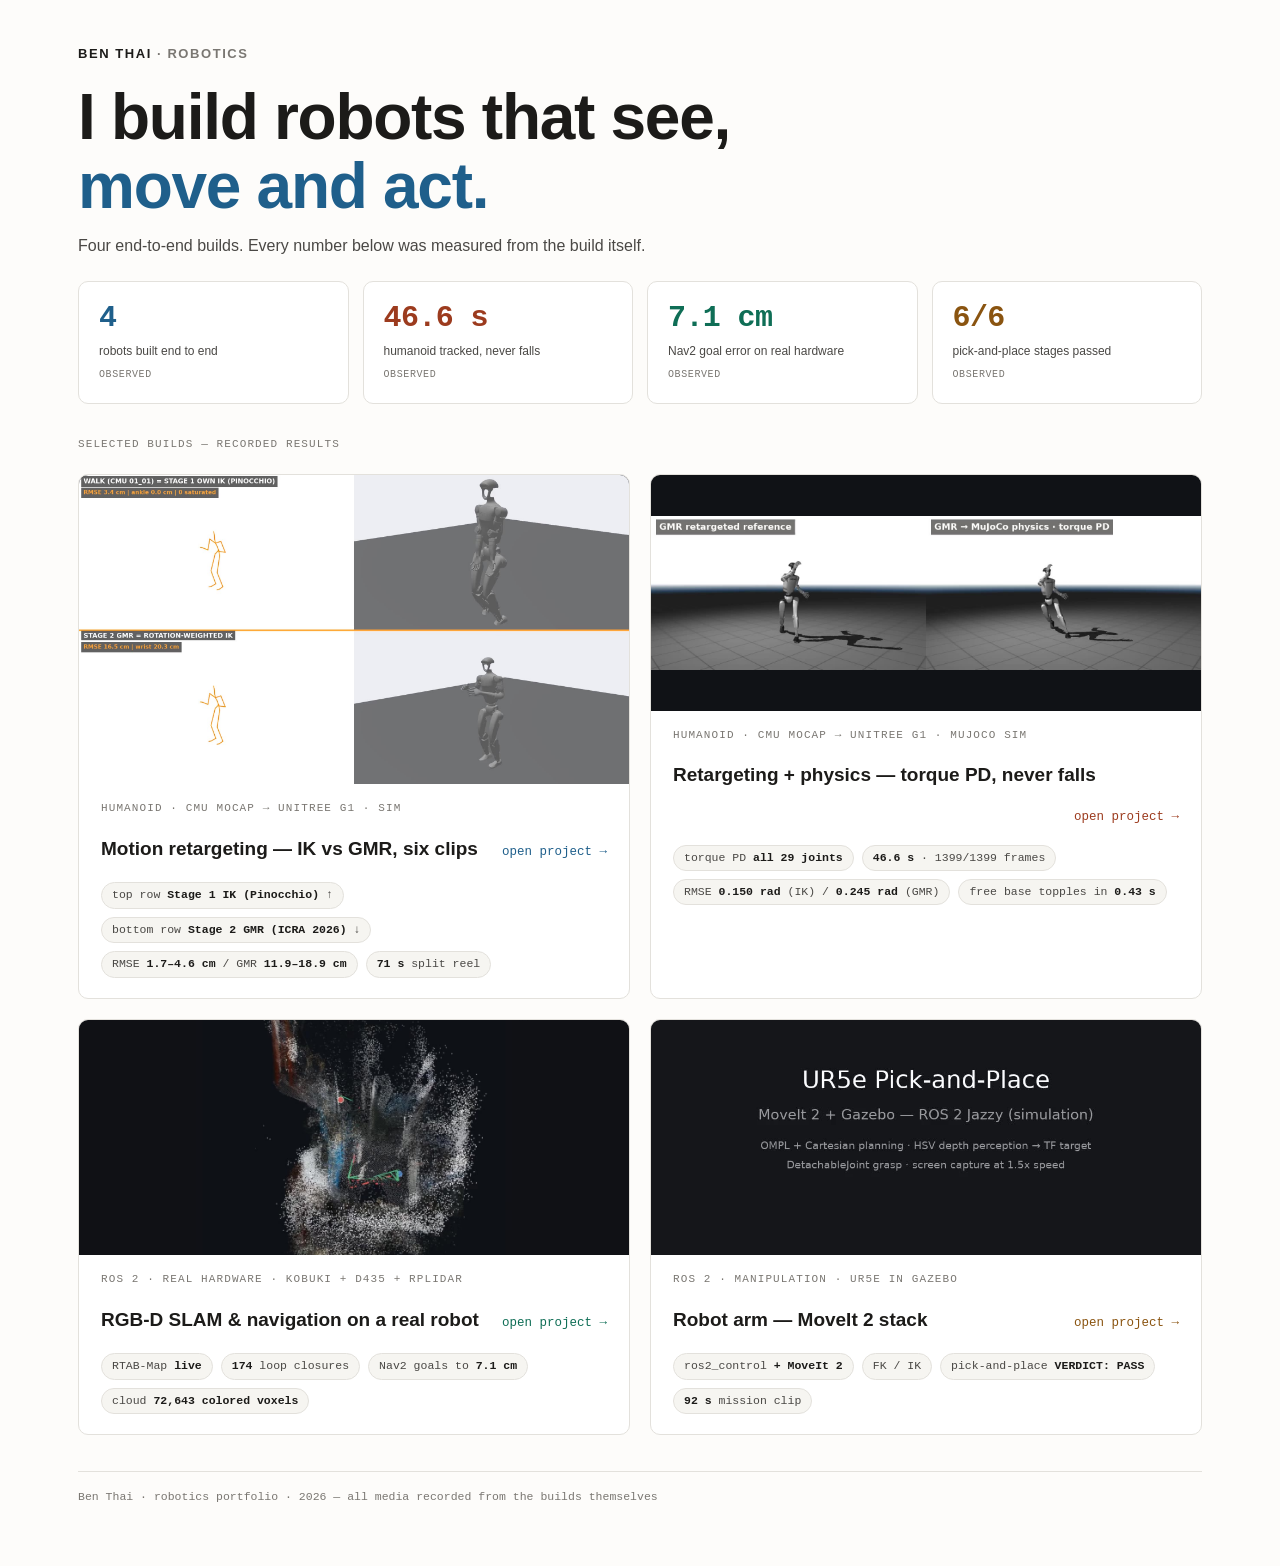
==== index.html @ dbd6b7a4 "Publish robotics portfolio site: four builds with recorded video evidence" ====
<!DOCTYPE html>
<html lang="en">
<head>
<meta charset="utf-8">
<meta name="viewport" content="width=device-width, initial-scale=1">
<title>Ben Thai — Robotics builds</title>
<meta name="description" content="Four robotics builds: humanoid motion retargeting (IK + GMR), MuJoCo physics tracking of the retargeted motion, real-robot RGB-D SLAM and navigation, and a MoveIt 2 manipulation stack.">
<link rel="icon" href="data:image/svg+xml,%3Csvg xmlns='http://www.w3.org/2000/svg' viewBox='0 0 16 16'%3E%3Ccircle cx='8' cy='8' r='6' fill='%231f5f8b'/%3E%3C/svg%3E">
<style>
  :root{
    --ink:#1c1b19; --ink2:#4a4845; --ink3:#7a7772;
    --line:#e3e1dc; --line2:#d0cdc7; --bg:#fdfcfa; --panel:#ffffff; --wash:#f6f5f1;
    --blue:#1f5f8b; --bluew:#eaf2f8; --teal:#0f6e56; --tealw:#e6f4ef;
    --amber:#8a5410; --amberw:#faf1e2; --coral:#9c3b1e; --coralw:#fbeee9;
    --mono:ui-monospace,SFMono-Regular,Menlo,Consolas,monospace;
  }
  *{box-sizing:border-box}
  body{margin:0;background:var(--bg);color:var(--ink);
    font-family:-apple-system,BlinkMacSystemFont,"Segoe UI","Helvetica Neue",Arial,"PingFang SC","Microsoft YaHei",sans-serif;
    font-size:15px;line-height:1.6;-webkit-font-smoothing:antialiased}
  a{color:inherit;text-decoration:none}
  .wrap{max-width:1180px;margin:0 auto;padding:44px 28px 60px}

  .brand{font-size:13px;letter-spacing:.12em;text-transform:uppercase;color:var(--ink3);font-weight:600}
  .brand b{color:var(--ink)}
  h1{font-size:clamp(26px,4.4vw,38px);line-height:1.2;margin:14px 0 8px;font-weight:700;letter-spacing:-.01em}
  h1 em{font-style:normal;color:var(--blue)}
  .hero-sub{color:var(--ink2);font-size:15px;margin:0}

  .cards{display:grid;gap:26px;padding:26px 0 10px}
  .card{display:block;border:1px solid var(--line);border-radius:10px;overflow:hidden;
    background:var(--panel);transition:transform .2s,box-shadow .2s,border-color .2s}
  .card:hover{transform:translateY(-2px);border-color:var(--line2);
    box-shadow:0 10px 30px rgba(28,27,25,.10)}
  .card .media{display:block;background:#101216}
  .card video{display:block;width:100%;aspect-ratio:21/9;object-fit:cover;background:#101216}
  .card img{display:block;width:100%;aspect-ratio:21/9;object-fit:contain;background:#101216}
  /* the IK-vs-GMR split reel is 16:9 with two stacked rows — never crop it */
  .card.split-card video{aspect-ratio:16/9;object-fit:contain}
  /* 32:9 physics renders — contain keeps the per-pane captions visible */
  .card.sbs-card video{object-fit:contain}
  .label{display:flex;align-items:baseline;gap:16px;flex-wrap:wrap;padding:16px 22px 18px}
  .label .kick{font-family:var(--mono);font-size:11px;letter-spacing:.1em;text-transform:uppercase;
    color:var(--ink3);flex-basis:100%}
  .label h2{font-size:19px;margin:0;font-weight:700;color:var(--ink)}
  .label .go{margin-left:auto;font-family:var(--mono);font-size:12.5px;white-space:nowrap}
  .card.c-blue .go{color:var(--blue)} .card.c-teal .go{color:var(--teal)}
  .card.c-amber .go{color:var(--amber)} .card.c-coral .go{color:var(--coral)}
  .card:hover .go{text-decoration:underline}
  .chips{display:flex;flex-wrap:wrap;gap:8px;padding:0 22px 20px}
  .chip{font-family:var(--mono);font-size:11.5px;color:var(--ink2);
    border:1px solid var(--line);background:var(--wash);border-radius:999px;padding:3px 10px}
  .chip b{color:var(--ink)}

  footer{border-top:1px solid var(--line);margin-top:26px;padding-top:16px}
  footer p{font-family:var(--mono);font-size:11.5px;color:var(--ink3);margin:0}

  @media (max-width:860px){
    .card video,.card img{aspect-ratio:16/9}
    .label h2{font-size:16px}
  }

  /* capability-first proof strip — design refresh 2026-11-15 */
  .proof{display:grid;grid-template-columns:repeat(4,1fr);gap:14px;margin:22px 0 8px}
  .proof .p{border:1px solid var(--line);border-radius:10px;background:var(--panel);padding:20px}
  .proof .n{font-family:var(--mono);font-size:30px;font-weight:700;letter-spacing:-.02em;line-height:1.1}
  .proof .l{font-size:12px;color:var(--ink2);margin-top:8px;line-height:1.4}
  .proof .e{font-family:var(--mono);font-size:10px;color:var(--ink3);margin-top:8px;letter-spacing:.06em}
  .proof .c-blue .n{color:var(--blue)} .proof .c-coral .n{color:var(--coral)}
  .proof .c-teal .n{color:var(--teal)} .proof .c-amber .n{color:var(--amber)}
  @media(max-width:860px){.proof{grid-template-columns:repeat(2,1fr)}}

  h1.big{font-size:clamp(40px,6vw,64px);line-height:1.08;letter-spacing:-.02em;margin:18px 0 0}
  h1.big em{color:var(--blue)}
  .leadline{color:var(--ink2);font-size:16px;margin:12px 0 0}
  .sectionhint{font-family:var(--mono);font-size:11px;letter-spacing:.1em;text-transform:uppercase;
    color:var(--ink3);margin:32px 0 0}
  .cards{display:grid;grid-template-columns:1fr 1fr;gap:20px;padding:20px 0 10px}
  @media(max-width:860px){.cards{grid-template-columns:1fr}}
</style>
</head>
<body>

<div class="wrap">
  <div class="brand"><b>BEN THAI</b> · ROBOTICS</div>
  <h1 class="big">I build robots that see,<br><em>move and act.</em></h1>
  <p class="leadline">Four end-to-end builds. Every number below was measured from the build itself.</p>
  <div class="proof">
    <div class="p c-blue"><div class="n">4</div><div class="l">robots built end to end</div><div class="e">OBSERVED</div></div>
    <div class="p c-coral"><div class="n">46.6 s</div><div class="l">humanoid tracked, never falls</div><div class="e">OBSERVED</div></div>
    <div class="p c-teal"><div class="n">7.1 cm</div><div class="l">Nav2 goal error on real hardware</div><div class="e">OBSERVED</div></div>
    <div class="p c-amber"><div class="n">6/6</div><div class="l">pick-and-place stages passed</div><div class="e">OBSERVED</div></div>
  </div>
  <div class="sectionhint">Selected builds — recorded results</div>

  <div class="cards">

    <a class="card c-blue split-card" href="motion-retargeting/">
      <span class="media"><video muted playsinline loop preload="none" poster="assets/poster/reel.jpg">
        <source src="assets/video/reel.mp4" type="video/mp4"></video></span>
      <span class="label">
        <span class="kick">Humanoid · CMU mocap → Unitree G1 · sim</span>
        <h2>Motion retargeting — IK vs GMR, six clips</h2>
        <span class="go">open project →</span>
      </span>
      <span class="chips">
        <span class="chip">top row <b>Stage 1 IK (Pinocchio)</b> ↑</span>
        <span class="chip">bottom row <b>Stage 2 GMR (ICRA 2026)</b> ↓</span>
        <span class="chip">RMSE <b>1.7–4.6 cm</b> / GMR <b>11.9–18.9 cm</b></span>
        <span class="chip"><b>71 s</b> split reel</span>
      </span>
    </a>

    <a class="card c-coral sbs-card" href="motion-physics/">
      <span class="media"><video muted playsinline loop preload="none" poster="assets/poster/track_box_gmr.jpg">
        <source src="assets/video/track_box_gmr.mp4" type="video/mp4"></video></span>
      <span class="label">
        <span class="kick">Humanoid · CMU mocap → Unitree G1 · MuJoCo sim</span>
        <h2>Retargeting + physics — torque PD, never falls</h2>
        <span class="go">open project →</span>
      </span>
      <span class="chips">
        <span class="chip">torque PD <b>all 29 joints</b></span>
        <span class="chip"><b>46.6 s</b> · 1399/1399 frames</span>
        <span class="chip">RMSE <b>0.150 rad</b> (IK) / <b>0.245 rad</b> (GMR)</span>
        <span class="chip">free base topples in <b>0.43 s</b></span>
      </span>
    </a>

    <a class="card c-teal" href="mobile-robot/">
      <span class="media"><video muted playsinline loop preload="none" poster="assets/poster/p08_slam.jpg">
        <source src="assets/video/p08_slam_showcase.mp4" type="video/mp4"></video></span>
      <span class="label">
        <span class="kick">ROS 2 · real hardware · Kobuki + D435 + RPLiDAR</span>
        <h2>RGB-D SLAM &amp; navigation on a real robot</h2>
        <span class="go">open project →</span>
      </span>
      <span class="chips">
        <span class="chip">RTAB-Map <b>live</b></span>
        <span class="chip"><b>174</b> loop closures</span>
        <span class="chip">Nav2 goals to <b>7.1 cm</b></span>
        <span class="chip">cloud <b>72,643 colored voxels</b></span>
      </span>
    </a>

    <a class="card c-amber" href="robot-arm/">
      <span class="media"><video muted playsinline loop preload="none" poster="assets/poster/ur5e_pick_place.jpg">
        <source src="assets/video/ur5e_pick_place.mp4" type="video/mp4"></video></span>
      <span class="label">
        <span class="kick">ROS 2 · manipulation · UR5e in Gazebo</span>
        <h2>Robot arm — MoveIt 2 stack</h2>
        <span class="go">open project →</span>
      </span>
      <span class="chips">
        <span class="chip">ros2_control <b>+ MoveIt 2</b></span>
        <span class="chip">FK / IK</span>
        <span class="chip">pick-and-place <b>VERDICT: PASS</b></span>
        <span class="chip"><b>92 s</b> mission clip</span>
      </span>
    </a>

  </div>

  <footer><p>Ben Thai · robotics portfolio · 2026 — all media recorded from the builds themselves</p></footer>
</div>

<script>
(function(){
  var reduced = matchMedia('(prefers-reduced-motion: reduce)').matches;
  var vids = document.querySelectorAll('video[loop][muted]');
  function playInView(){
    vids.forEach(function(v){
      var r = v.getBoundingClientRect();
      var inView = r.top < innerHeight * 0.9 && r.bottom > innerHeight * 0.1;
      if(inView && !reduced){ if(v.paused){ v.play().catch(function(){}); } }
      else if(!inView && !v.paused){ v.pause(); }
    });
  }
  var vio = new IntersectionObserver(function(){ playInView(); },{threshold:.35});
  vids.forEach(function(v){ vio.observe(v); });
  document.addEventListener('visibilitychange', function(){ if(!document.hidden){ playInView(); } });
  window.addEventListener('pageshow', playInView);
  setInterval(playInView, 2500);
})();
</script>
</body>
</html>
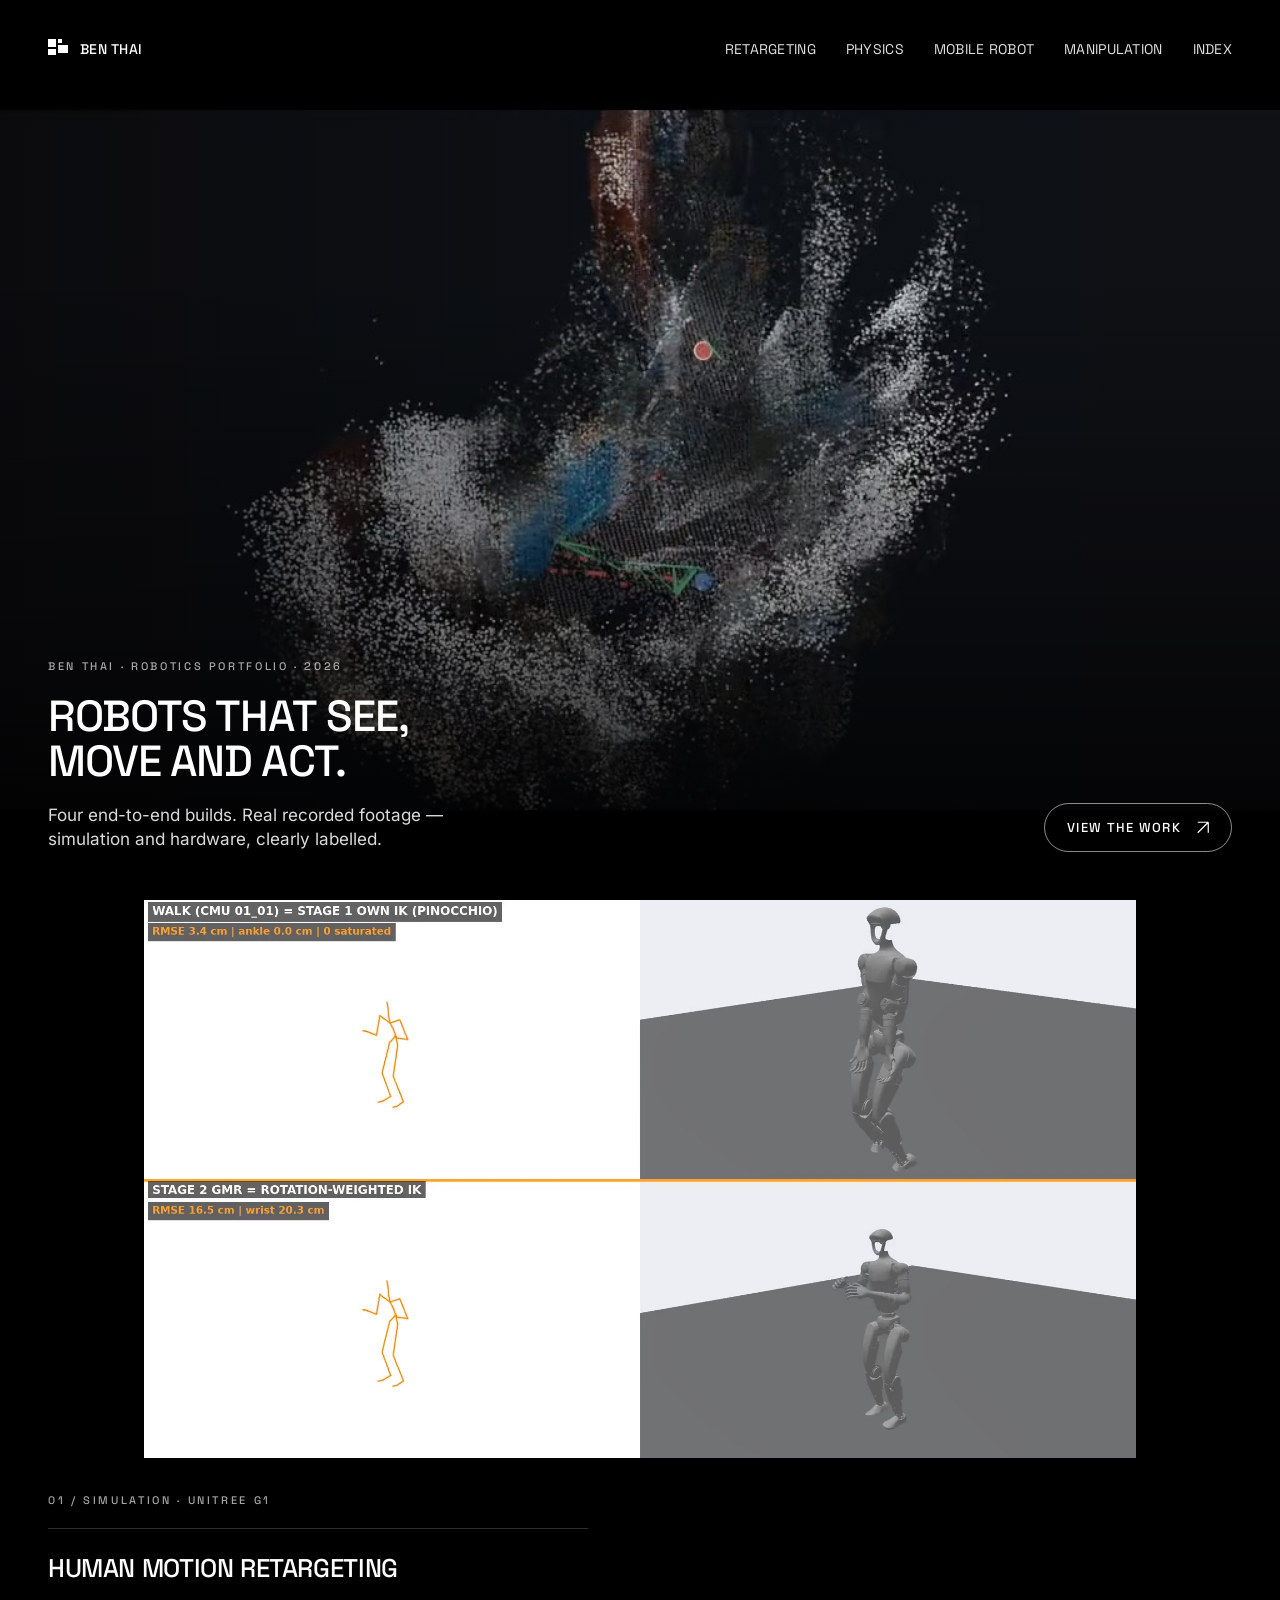
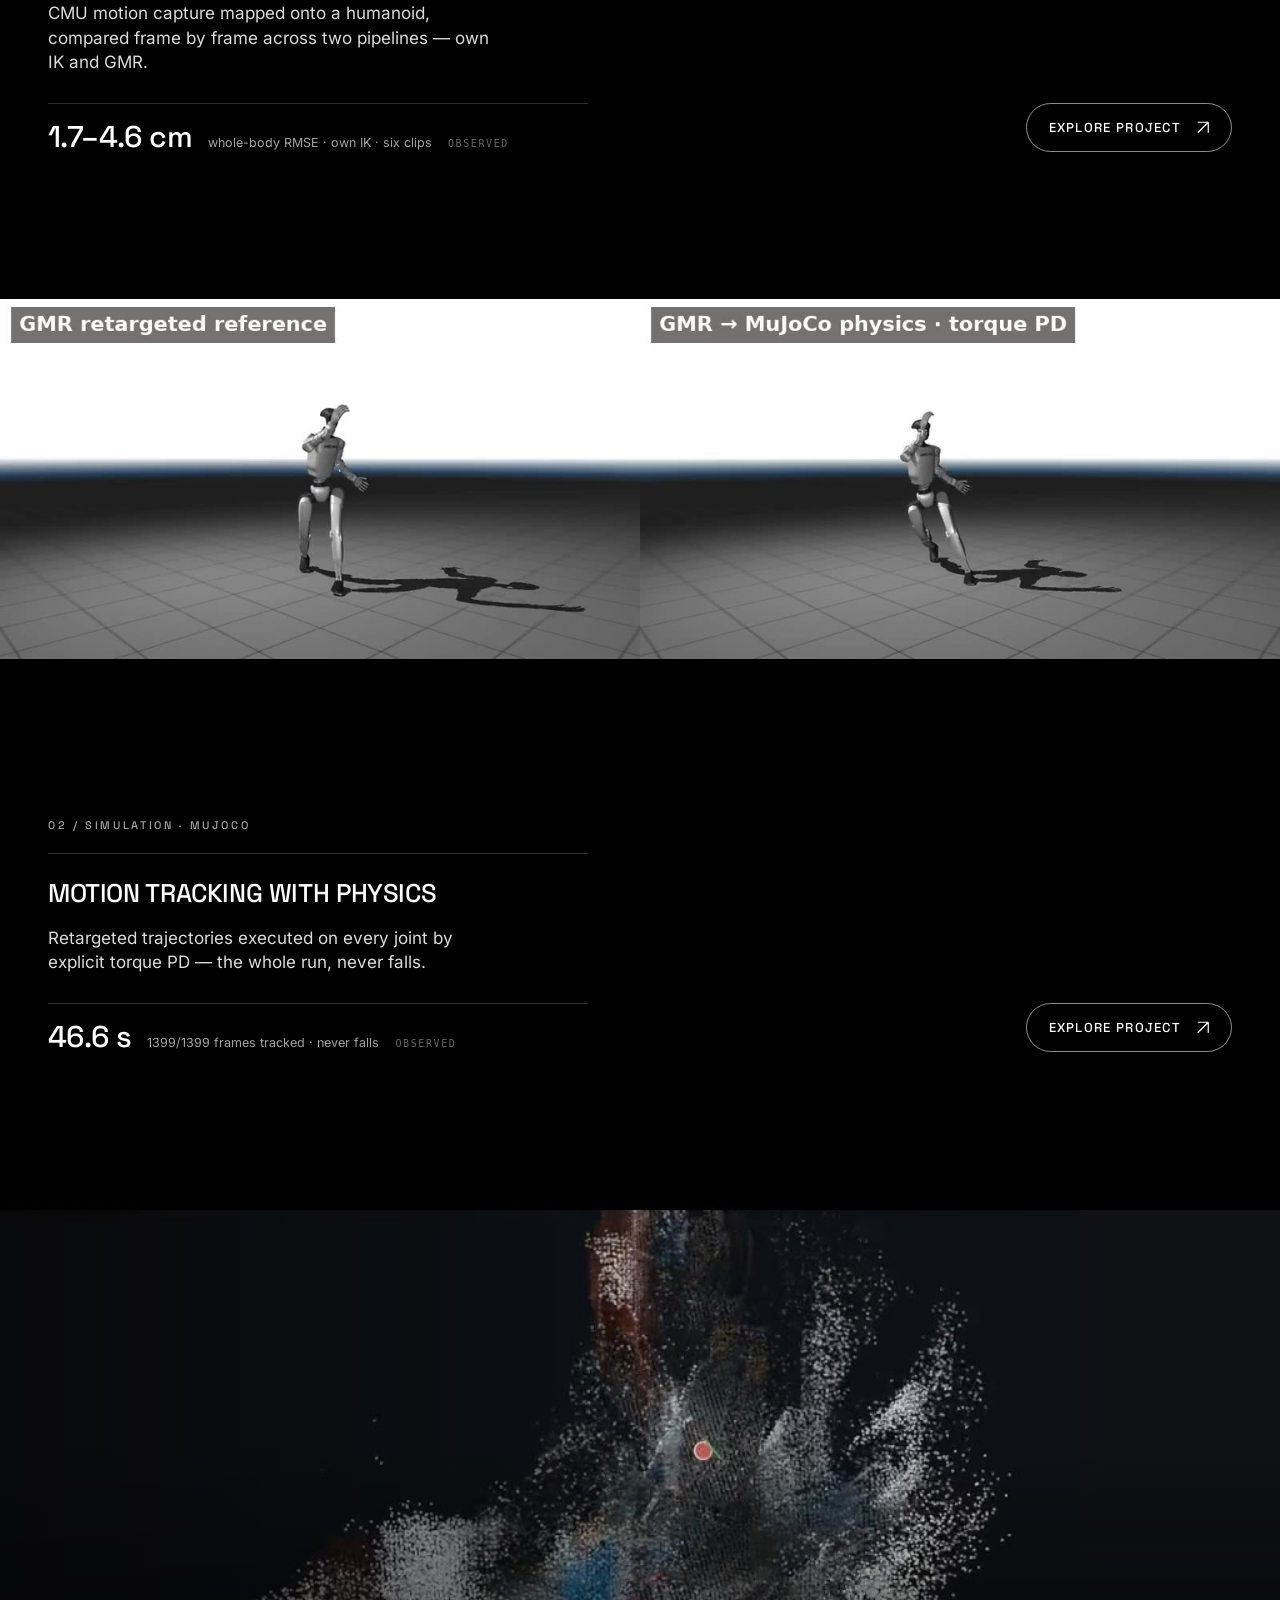
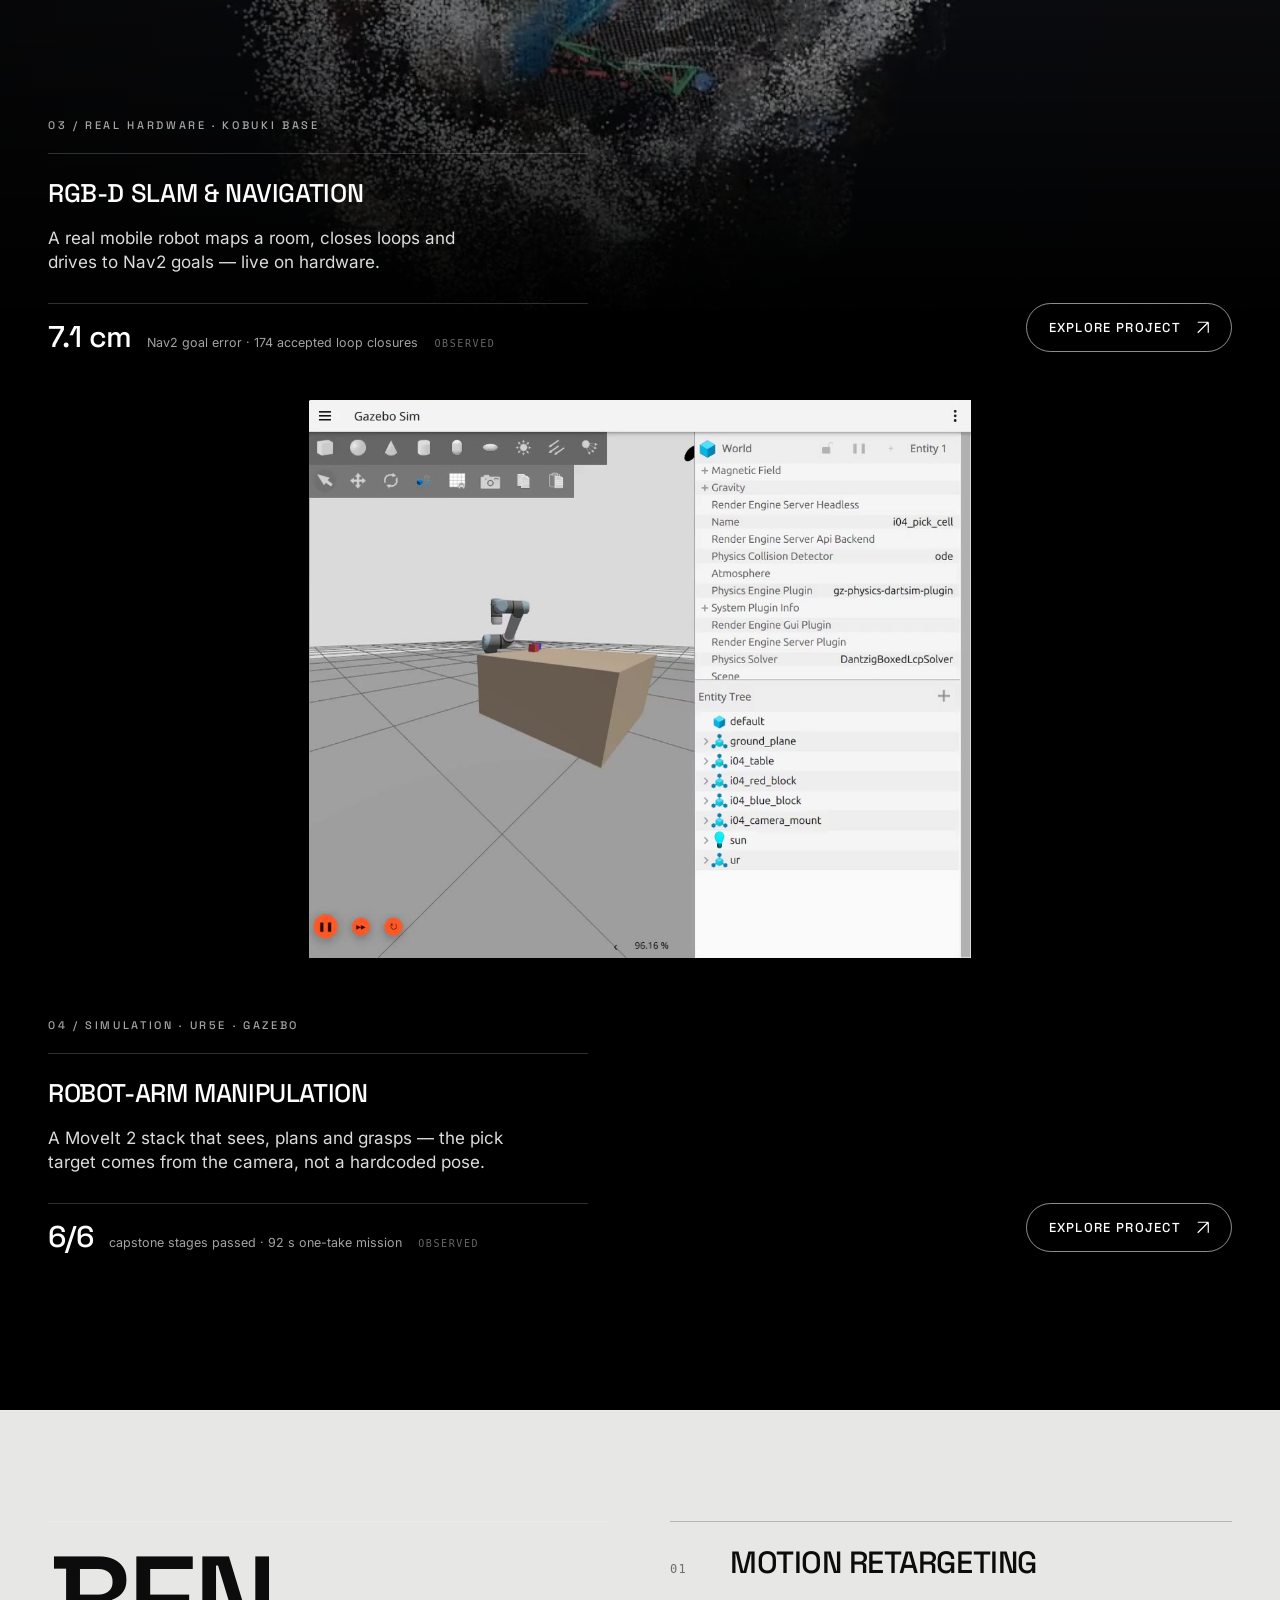
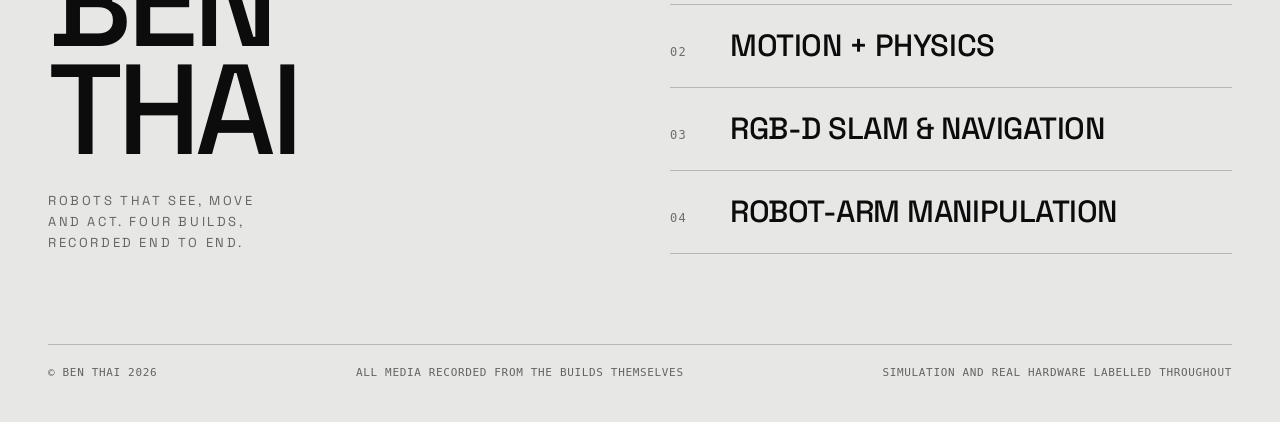
==== commit 8b5ddbf3: "Publish Figure.ai-inspired portfolio redesign: shared dark cinematic shell, four project heroes, cle" ====
--- a/index.html
+++ b/index.html
@@ -3,185 +3,172 @@
 <head>
 <meta charset="utf-8">
 <meta name="viewport" content="width=device-width, initial-scale=1">
-<title>Ben Thai — Robotics builds</title>
-<meta name="description" content="Four robotics builds: humanoid motion retargeting (IK + GMR), MuJoCo physics tracking of the retargeted motion, real-robot RGB-D SLAM and navigation, and a MoveIt 2 manipulation stack.">
-<link rel="icon" href="data:image/svg+xml,%3Csvg xmlns='http://www.w3.org/2000/svg' viewBox='0 0 16 16'%3E%3Ccircle cx='8' cy='8' r='6' fill='%231f5f8b'/%3E%3C/svg%3E">
-<style>
-  :root{
-    --ink:#1c1b19; --ink2:#4a4845; --ink3:#7a7772;
-    --line:#e3e1dc; --line2:#d0cdc7; --bg:#fdfcfa; --panel:#ffffff; --wash:#f6f5f1;
-    --blue:#1f5f8b; --bluew:#eaf2f8; --teal:#0f6e56; --tealw:#e6f4ef;
-    --amber:#8a5410; --amberw:#faf1e2; --coral:#9c3b1e; --coralw:#fbeee9;
-    --mono:ui-monospace,SFMono-Regular,Menlo,Consolas,monospace;
-  }
-  *{box-sizing:border-box}
-  body{margin:0;background:var(--bg);color:var(--ink);
-    font-family:-apple-system,BlinkMacSystemFont,"Segoe UI","Helvetica Neue",Arial,"PingFang SC","Microsoft YaHei",sans-serif;
-    font-size:15px;line-height:1.6;-webkit-font-smoothing:antialiased}
-  a{color:inherit;text-decoration:none}
-  .wrap{max-width:1180px;margin:0 auto;padding:44px 28px 60px}
-
-  .brand{font-size:13px;letter-spacing:.12em;text-transform:uppercase;color:var(--ink3);font-weight:600}
-  .brand b{color:var(--ink)}
-  h1{font-size:clamp(26px,4.4vw,38px);line-height:1.2;margin:14px 0 8px;font-weight:700;letter-spacing:-.01em}
-  h1 em{font-style:normal;color:var(--blue)}
-  .hero-sub{color:var(--ink2);font-size:15px;margin:0}
-
-  .cards{display:grid;gap:26px;padding:26px 0 10px}
-  .card{display:block;border:1px solid var(--line);border-radius:10px;overflow:hidden;
-    background:var(--panel);transition:transform .2s,box-shadow .2s,border-color .2s}
-  .card:hover{transform:translateY(-2px);border-color:var(--line2);
-    box-shadow:0 10px 30px rgba(28,27,25,.10)}
-  .card .media{display:block;background:#101216}
-  .card video{display:block;width:100%;aspect-ratio:21/9;object-fit:cover;background:#101216}
-  .card img{display:block;width:100%;aspect-ratio:21/9;object-fit:contain;background:#101216}
-  /* the IK-vs-GMR split reel is 16:9 with two stacked rows — never crop it */
-  .card.split-card video{aspect-ratio:16/9;object-fit:contain}
-  /* 32:9 physics renders — contain keeps the per-pane captions visible */
-  .card.sbs-card video{object-fit:contain}
-  .label{display:flex;align-items:baseline;gap:16px;flex-wrap:wrap;padding:16px 22px 18px}
-  .label .kick{font-family:var(--mono);font-size:11px;letter-spacing:.1em;text-transform:uppercase;
-    color:var(--ink3);flex-basis:100%}
-  .label h2{font-size:19px;margin:0;font-weight:700;color:var(--ink)}
-  .label .go{margin-left:auto;font-family:var(--mono);font-size:12.5px;white-space:nowrap}
-  .card.c-blue .go{color:var(--blue)} .card.c-teal .go{color:var(--teal)}
-  .card.c-amber .go{color:var(--amber)} .card.c-coral .go{color:var(--coral)}
-  .card:hover .go{text-decoration:underline}
-  .chips{display:flex;flex-wrap:wrap;gap:8px;padding:0 22px 20px}
-  .chip{font-family:var(--mono);font-size:11.5px;color:var(--ink2);
-    border:1px solid var(--line);background:var(--wash);border-radius:999px;padding:3px 10px}
-  .chip b{color:var(--ink)}
-
-  footer{border-top:1px solid var(--line);margin-top:26px;padding-top:16px}
-  footer p{font-family:var(--mono);font-size:11.5px;color:var(--ink3);margin:0}
-
-  @media (max-width:860px){
-    .card video,.card img{aspect-ratio:16/9}
-    .label h2{font-size:16px}
-  }
-
-  /* capability-first proof strip — design refresh 2026-11-15 */
-  .proof{display:grid;grid-template-columns:repeat(4,1fr);gap:14px;margin:22px 0 8px}
-  .proof .p{border:1px solid var(--line);border-radius:10px;background:var(--panel);padding:20px}
-  .proof .n{font-family:var(--mono);font-size:30px;font-weight:700;letter-spacing:-.02em;line-height:1.1}
-  .proof .l{font-size:12px;color:var(--ink2);margin-top:8px;line-height:1.4}
-  .proof .e{font-family:var(--mono);font-size:10px;color:var(--ink3);margin-top:8px;letter-spacing:.06em}
-  .proof .c-blue .n{color:var(--blue)} .proof .c-coral .n{color:var(--coral)}
-  .proof .c-teal .n{color:var(--teal)} .proof .c-amber .n{color:var(--amber)}
-  @media(max-width:860px){.proof{grid-template-columns:repeat(2,1fr)}}
-
-  h1.big{font-size:clamp(40px,6vw,64px);line-height:1.08;letter-spacing:-.02em;margin:18px 0 0}
-  h1.big em{color:var(--blue)}
-  .leadline{color:var(--ink2);font-size:16px;margin:12px 0 0}
-  .sectionhint{font-family:var(--mono);font-size:11px;letter-spacing:.1em;text-transform:uppercase;
-    color:var(--ink3);margin:32px 0 0}
-  .cards{display:grid;grid-template-columns:1fr 1fr;gap:20px;padding:20px 0 10px}
-  @media(max-width:860px){.cards{grid-template-columns:1fr}}
-</style>
+<title>Ben Thai — Robotics</title>
+<meta name="description" content="Four end-to-end robotics builds by Ben Thai: humanoid motion retargeting, physics-based motion tracking, real-robot RGB-D SLAM and navigation, and MoveIt 2 manipulation.">
+<link rel="icon" href="data:image/svg+xml,%3Csvg xmlns='http://www.w3.org/2000/svg' viewBox='0 0 16 16'%3E%3Crect width='16' height='16' fill='%23000'/%3E%3Crect x='3' y='3' width='5' height='5' fill='%23fff'/%3E%3Crect x='9' y='9' width='4' height='4' fill='%23fff'/%3E%3C/svg%3E">
+<link rel="stylesheet" href="assets/site.css">
 </head>
 <body>
 
-<div class="wrap">
-  <div class="brand"><b>BEN THAI</b> · ROBOTICS</div>
-  <h1 class="big">I build robots that see,<br><em>move and act.</em></h1>
-  <p class="leadline">Four end-to-end builds. Every number below was measured from the build itself.</p>
-  <div class="proof">
-    <div class="p c-blue"><div class="n">4</div><div class="l">robots built end to end</div><div class="e">OBSERVED</div></div>
-    <div class="p c-coral"><div class="n">46.6 s</div><div class="l">humanoid tracked, never falls</div><div class="e">OBSERVED</div></div>
-    <div class="p c-teal"><div class="n">7.1 cm</div><div class="l">Nav2 goal error on real hardware</div><div class="e">OBSERVED</div></div>
-    <div class="p c-amber"><div class="n">6/6</div><div class="l">pick-and-place stages passed</div><div class="e">OBSERVED</div></div>
+<nav class="nav" aria-label="Primary">
+  <div class="nav__left">
+    <a class="nav__brand" href="#top">
+      <svg class="nav__mark" viewBox="0 0 20 20" aria-hidden="true"><rect x="0" y="0" width="8" height="8"/><rect x="10" y="0" width="4" height="4"/><rect x="10" y="6" width="10" height="8"/><rect x="0" y="10" width="8" height="6"/></svg>
+      Ben Thai
+    </a>
   </div>
-  <div class="sectionhint">Selected builds — recorded results</div>
-
-  <div class="cards">
-
-    <a class="card c-blue split-card" href="motion-retargeting/">
-      <span class="media"><video muted playsinline loop preload="none" poster="assets/poster/reel.jpg">
-        <source src="assets/video/reel.mp4" type="video/mp4"></video></span>
-      <span class="label">
-        <span class="kick">Humanoid · CMU mocap → Unitree G1 · sim</span>
-        <h2>Motion retargeting — IK vs GMR, six clips</h2>
-        <span class="go">open project →</span>
-      </span>
-      <span class="chips">
-        <span class="chip">top row <b>Stage 1 IK (Pinocchio)</b> ↑</span>
-        <span class="chip">bottom row <b>Stage 2 GMR (ICRA 2026)</b> ↓</span>
-        <span class="chip">RMSE <b>1.7–4.6 cm</b> / GMR <b>11.9–18.9 cm</b></span>
-        <span class="chip"><b>71 s</b> split reel</span>
-      </span>
-    </a>
-
-    <a class="card c-coral sbs-card" href="motion-physics/">
-      <span class="media"><video muted playsinline loop preload="none" poster="assets/poster/track_box_gmr.jpg">
-        <source src="assets/video/track_box_gmr.mp4" type="video/mp4"></video></span>
-      <span class="label">
-        <span class="kick">Humanoid · CMU mocap → Unitree G1 · MuJoCo sim</span>
-        <h2>Retargeting + physics — torque PD, never falls</h2>
-        <span class="go">open project →</span>
-      </span>
-      <span class="chips">
-        <span class="chip">torque PD <b>all 29 joints</b></span>
-        <span class="chip"><b>46.6 s</b> · 1399/1399 frames</span>
-        <span class="chip">RMSE <b>0.150 rad</b> (IK) / <b>0.245 rad</b> (GMR)</span>
-        <span class="chip">free base topples in <b>0.43 s</b></span>
-      </span>
-    </a>
-
-    <a class="card c-teal" href="mobile-robot/">
-      <span class="media"><video muted playsinline loop preload="none" poster="assets/poster/p08_slam.jpg">
-        <source src="assets/video/p08_slam_showcase.mp4" type="video/mp4"></video></span>
-      <span class="label">
-        <span class="kick">ROS 2 · real hardware · Kobuki + D435 + RPLiDAR</span>
-        <h2>RGB-D SLAM &amp; navigation on a real robot</h2>
-        <span class="go">open project →</span>
-      </span>
-      <span class="chips">
-        <span class="chip">RTAB-Map <b>live</b></span>
-        <span class="chip"><b>174</b> loop closures</span>
-        <span class="chip">Nav2 goals to <b>7.1 cm</b></span>
-        <span class="chip">cloud <b>72,643 colored voxels</b></span>
-      </span>
-    </a>
-
-    <a class="card c-amber" href="robot-arm/">
-      <span class="media"><video muted playsinline loop preload="none" poster="assets/poster/ur5e_pick_place.jpg">
-        <source src="assets/video/ur5e_pick_place.mp4" type="video/mp4"></video></span>
-      <span class="label">
-        <span class="kick">ROS 2 · manipulation · UR5e in Gazebo</span>
-        <h2>Robot arm — MoveIt 2 stack</h2>
-        <span class="go">open project →</span>
-      </span>
-      <span class="chips">
-        <span class="chip">ros2_control <b>+ MoveIt 2</b></span>
-        <span class="chip">FK / IK</span>
-        <span class="chip">pick-and-place <b>VERDICT: PASS</b></span>
-        <span class="chip"><b>92 s</b> mission clip</span>
-      </span>
-    </a>
-
+  <div class="nav__links">
+    <a href="#p1">Retargeting</a>
+    <a href="#p2">Physics</a>
+    <a href="#p3">Mobile robot</a>
+    <a href="#p4">Manipulation</a>
+    <a href="#index">Index</a>
   </div>
-
-  <footer><p>Ben Thai · robotics portfolio · 2026 — all media recorded from the builds themselves</p></footer>
+  <button class="nav__toggle" aria-label="Open menu" aria-expanded="false"><span></span></button>
+</nav>
+<div class="nav__menu" id="navmenu">
+  <a href="#p1">Retargeting</a>
+  <a href="#p2">Physics</a>
+  <a href="#p3">Mobile robot</a>
+  <a href="#p4">Manipulation</a>
+  <a href="#index">Index</a>
 </div>
 
-<script>
-(function(){
-  var reduced = matchMedia('(prefers-reduced-motion: reduce)').matches;
-  var vids = document.querySelectorAll('video[loop][muted]');
-  function playInView(){
-    vids.forEach(function(v){
-      var r = v.getBoundingClientRect();
-      var inView = r.top < innerHeight * 0.9 && r.bottom > innerHeight * 0.1;
-      if(inView && !reduced){ if(v.paused){ v.play().catch(function(){}); } }
-      else if(!inView && !v.paused){ v.pause(); }
-    });
-  }
-  var vio = new IntersectionObserver(function(){ playInView(); },{threshold:.35});
-  vids.forEach(function(v){ vio.observe(v); });
-  document.addEventListener('visibilitychange', function(){ if(!document.hidden){ playInView(); } });
-  window.addEventListener('pageshow', playInView);
-  setInterval(playInView, 2500);
-})();
-</script>
+<!-- ------------------------------------------------------------ opening -->
+<section class="hero hero--open" id="top">
+  <div class="hero__media">
+    <video muted loop playsinline autoplay preload="metadata" poster="assets/poster/hero_cloud.jpg">
+      <source src="assets/video/hero_cloud.mp4" type="video/mp4">
+    </video>
+  </div>
+  <div class="hero__scrim"></div>
+  <div class="hero__content">
+    <p class="hero__kicker">Ben Thai · Robotics portfolio · 2026</p>
+    <h1 class="hero__title">Robots that see, move and act.</h1>
+    <p class="hero__desc">Four end-to-end builds. Real recorded footage — simulation and hardware, clearly labelled.</p>
+  </div>
+  <a class="hero__cta" href="#p1">View the work
+    <svg viewBox="0 0 12 13" fill="none" aria-hidden="true"><path d="M0.75 11.75L11.25 1.25M11.25 1.25H0.75M11.25 1.25V11.75" stroke-width="1.2"/></svg>
+  </a>
+</section>
+
+<!-- --------------------------------------------------- 01 retargeting -->
+<section class="hero hero--stage" id="p1">
+  <div class="hero__media">
+    <video muted loop playsinline autoplay preload="metadata"
+      poster="assets/poster/hero_retarget.jpg">
+      <source src="assets/video/hero_retarget.mp4" type="video/mp4">
+    </video>
+  </div>
+  <div class="hero__scrim"></div>
+  <div class="hero__content">
+    <p class="hero__kicker">01 / Simulation · Unitree G1</p>
+    <h2 class="hero__title">Human motion retargeting</h2>
+    <p class="hero__desc">CMU motion capture mapped onto a humanoid, compared frame by frame across two pipelines — own IK and GMR.</p>
+    <div class="hero__result">
+      <span class="n">1.7–4.6 cm</span>
+      <span class="l">whole-body RMSE · own IK · six clips</span>
+      <span class="e">Observed</span>
+    </div>
+  </div>
+  <a class="hero__cta" href="motion-retargeting/">Explore project
+    <svg viewBox="0 0 12 13" fill="none" aria-hidden="true"><path d="M0.75 11.75L11.25 1.25M11.25 1.25H0.75M11.25 1.25V11.75" stroke-width="1.2"/></svg>
+  </a>
+</section>
+
+<!-- ------------------------------------------------------- 02 physics -->
+<section class="hero hero--stage" id="p2">
+  <div class="hero__media">
+    <video muted loop playsinline autoplay preload="metadata"
+      poster="assets/poster/track_box_gmr.jpg">
+      <source src="assets/video/track_box_gmr.mp4" type="video/mp4">
+    </video>
+  </div>
+  <div class="hero__scrim"></div>
+  <div class="hero__content">
+    <p class="hero__kicker">02 / Simulation · MuJoCo</p>
+    <h2 class="hero__title">Motion tracking with physics</h2>
+    <p class="hero__desc">Retargeted trajectories executed on every joint by explicit torque PD — the whole run, never falls.</p>
+    <div class="hero__result">
+      <span class="n">46.6 s</span>
+      <span class="l">1399/1399 frames tracked · never falls</span>
+      <span class="e">Observed</span>
+    </div>
+  </div>
+  <a class="hero__cta" href="motion-physics/">Explore project
+    <svg viewBox="0 0 12 13" fill="none" aria-hidden="true"><path d="M0.75 11.75L11.25 1.25M11.25 1.25H0.75M11.25 1.25V11.75" stroke-width="1.2"/></svg>
+  </a>
+</section>
+
+<!-- --------------------------------------------------- 03 mobile robot -->
+<section class="hero" id="p3">
+  <div class="hero__media">
+    <video muted loop playsinline autoplay preload="metadata"
+      poster="assets/poster/hero_cloud.jpg">
+      <source src="assets/video/hero_cloud.mp4" type="video/mp4">
+    </video>
+  </div>
+  <div class="hero__scrim"></div>
+  <div class="hero__content">
+    <p class="hero__kicker">03 / Real hardware · Kobuki base</p>
+    <h2 class="hero__title">RGB-D SLAM &amp; navigation</h2>
+    <p class="hero__desc">A real mobile robot maps a room, closes loops and drives to Nav2 goals — live on hardware.</p>
+    <div class="hero__result">
+      <span class="n">7.1 cm</span>
+      <span class="l">Nav2 goal error · 174 accepted loop closures</span>
+      <span class="e">Observed</span>
+    </div>
+  </div>
+  <a class="hero__cta" href="mobile-robot/">Explore project
+    <svg viewBox="0 0 12 13" fill="none" aria-hidden="true"><path d="M0.75 11.75L11.25 1.25M11.25 1.25H0.75M11.25 1.25V11.75" stroke-width="1.2"/></svg>
+  </a>
+</section>
+
+<!-- ---------------------------------------------------- 04 manipulation -->
+<section class="hero hero--stage" id="p4">
+  <div class="hero__media">
+    <video muted loop playsinline autoplay preload="metadata"
+      poster="assets/poster/hero_arm.jpg">
+      <source src="assets/video/hero_arm.mp4" type="video/mp4">
+    </video>
+  </div>
+  <div class="hero__scrim"></div>
+  <div class="hero__content">
+    <p class="hero__kicker">04 / Simulation · UR5e · Gazebo</p>
+    <h2 class="hero__title">Robot-arm manipulation</h2>
+    <p class="hero__desc">A MoveIt 2 stack that sees, plans and grasps — the pick target comes from the camera, not a hardcoded pose.</p>
+    <div class="hero__result">
+      <span class="n">6/6</span>
+      <span class="l">capstone stages passed · 92 s one-take mission</span>
+      <span class="e">Observed</span>
+    </div>
+  </div>
+  <a class="hero__cta" href="robot-arm/">Explore project
+    <svg viewBox="0 0 12 13" fill="none" aria-hidden="true"><path d="M0.75 11.75L11.25 1.25M11.25 1.25H0.75M11.25 1.25V11.75" stroke-width="1.2"/></svg>
+  </a>
+</section>
+
+<!-- ------------------------------------------------------ light index -->
+<footer class="index" id="index">
+  <div class="index__inner">
+    <div>
+      <h2 class="index__word">Ben<br>Thai</h2>
+      <p class="index__tag">Robots that see, move and act. Four builds, recorded end to end.</p>
+    </div>
+    <ol class="index__list">
+      <li><a href="motion-retargeting/"><span class="num">01</span> Motion retargeting</a></li>
+      <li><a href="motion-physics/"><span class="num">02</span> Motion + physics</a></li>
+      <li><a href="mobile-robot/"><span class="num">03</span> RGB-D SLAM &amp; navigation</a></li>
+      <li><a href="robot-arm/"><span class="num">04</span> Robot-arm manipulation</a></li>
+    </ol>
+  </div>
+  <div class="index__foot">
+    <span>© Ben Thai 2026</span>
+    <span>All media recorded from the builds themselves</span>
+    <span>Simulation and real hardware labelled throughout</span>
+  </div>
+</footer>
+
+<script src="assets/site.js"></script>
 </body>
 </html>
--- a/assets/site.css
+++ b/assets/site.css
@@ -0,0 +1,344 @@
+/* site.css — shared design system for the whole portfolio.
+   Figure-inspired: near-black full-screen sections, full-bleed media, quiet
+   uppercase navigation, bottom-left type, one restrained outline CTA, and a
+   light numbered index footer. No cards, no decorative gradients (the only
+   gradient is the readability scrim over video), no badges, no heavy borders.
+   Fonts are self-hosted so the site works with no network at view time. */
+
+@font-face{
+  font-family:"Inter";
+  src:url("font/inter-latin.woff2") format("woff2");
+  font-weight:100 900; font-style:normal; font-display:swap;
+}
+@font-face{
+  font-family:"Space Grotesk";
+  src:url("font/space-grotesk-latin.woff2") format("woff2");
+  font-weight:300 700; font-style:normal; font-display:swap;
+}
+
+:root{
+  --black:#000;
+  --ink:#0c0c0c;
+  --paper:#e7e7e5;
+  --white:#fff;
+  --dim:rgba(255,255,255,.64);
+  --faint:rgba(255,255,255,.40);
+  --rule:rgba(255,255,255,.18);
+  --rule-dark:rgba(12,12,12,.22);
+  --pad:48px;
+  --display:"Space Grotesk","Helvetica Neue",Arial,sans-serif;
+  --body:"Inter","Helvetica Neue",Arial,sans-serif;
+  --mono:ui-monospace,SFMono-Regular,Menlo,Consolas,"DejaVu Sans Mono",monospace;
+}
+
+*{box-sizing:border-box}
+html{scroll-behavior:smooth}
+body{margin:0;background:var(--black);color:var(--white);
+  font-family:var(--body);font-size:16px;line-height:1.5;
+  -webkit-font-smoothing:antialiased;text-rendering:optimizeLegibility}
+a{color:inherit;text-decoration:none}
+a:hover{text-decoration:none}
+img,video{display:block;max-width:100%}
+::selection{background:#fff;color:#000}
+
+/* ------------------------------------------------------------------ nav --- */
+.nav{position:fixed;top:0;left:0;right:0;z-index:100;height:98px;
+  display:flex;align-items:center;justify-content:space-between;gap:24px;
+  padding:0 var(--pad);
+  /* readability band: several project clips are light screen captures */
+  background:linear-gradient(to bottom, rgba(0,0,0,.82) 0%, rgba(0,0,0,.34) 58%, rgba(0,0,0,0) 100%);
+  transition:color .35s ease,background .35s ease}
+.nav__brand{display:flex;align-items:center;gap:12px;flex:0 0 auto;
+  font-family:var(--display);font-size:14px;font-weight:500;
+  letter-spacing:.28px;text-transform:uppercase;white-space:nowrap}
+.nav__mark{width:20px;height:20px;flex:0 0 auto;display:block}
+.nav__mark rect{fill:currentColor}
+.nav__links{display:flex;align-items:center;gap:30px;flex-wrap:wrap;justify-content:flex-end}
+.nav__links a,.nav__back{font-family:var(--display);font-size:14px;font-weight:400;
+  letter-spacing:.28px;text-transform:uppercase;color:currentColor;opacity:.88;
+  transition:opacity .2s ease}
+.nav__links a:hover,.nav__back:hover{opacity:.5}
+.nav__left{display:flex;align-items:center;gap:28px;min-width:0}
+.nav__sep{width:1px;height:16px;background:currentColor;opacity:.35}
+/* over the light index footer */
+.nav.is-dark{color:var(--ink);background:transparent}
+.nav.is-dark .nav__mark rect{fill:var(--ink)}
+
+.nav__toggle{display:none;width:44px;height:44px;border:1px solid rgba(255,255,255,.5);
+  border-radius:999px;background:transparent;color:#fff;cursor:pointer;
+  align-items:center;justify-content:center;padding:0}
+.nav__toggle span{display:block;width:16px;height:1px;background:currentColor;position:relative}
+.nav__toggle span::before,.nav__toggle span::after{content:"";position:absolute;left:0;
+  width:16px;height:1px;background:currentColor}
+.nav__toggle span::before{top:-5px} .nav__toggle span::after{top:5px}
+.nav.is-dark .nav__toggle{border-color:var(--rule-dark);color:var(--ink)}
+.nav__menu{position:fixed;inset:0;z-index:99;background:#000;display:none;
+  flex-direction:column;justify-content:center;gap:6px;padding:0 var(--pad)}
+.nav__menu.is-open{display:flex}
+.nav__menu a{font-family:var(--display);font-size:clamp(28px,7vw,48px);
+  font-weight:500;text-transform:uppercase;letter-spacing:-.01em;padding:10px 0;
+  border-bottom:1px solid var(--rule)}
+
+/* ----------------------------------------------------------------- hero --- */
+.hero{position:relative;min-height:100svh;display:grid;
+  grid-template-columns:minmax(0,1fr) auto;align-items:end;gap:40px;
+  padding:140px var(--pad) var(--pad);overflow:hidden;background:var(--black)}
+.hero__media{position:absolute;inset:0;z-index:0;background:#000}
+.hero__media video,.hero__media img{width:100%;height:100%;object-fit:cover;background:#000}
+.hero--contain .hero__media video,.hero--contain .hero__media img{object-fit:contain}
+.hero__scrim{position:absolute;inset:0;z-index:1;pointer-events:none;
+  background:
+    linear-gradient(to top, #000 0%, rgba(0,0,0,.94) 12%, rgba(0,0,0,.58) 32%, rgba(0,0,0,.06) 62%),
+    linear-gradient(to right, rgba(0,0,0,.42) 0%, rgba(0,0,0,0) 55%);}
+.hero--open .hero__scrim{
+  background:
+    linear-gradient(to top, rgba(0,0,0,.92) 0%, rgba(0,0,0,.42) 30%, rgba(0,0,0,.04) 68%),
+    linear-gradient(to right, rgba(0,0,0,.35) 0%, rgba(0,0,0,0) 60%);}
+/* "stage": the footage sits in the upper part of the screen, uncropped and
+   undimmed, with pure black below it for the type. Used for light / wide
+   screen-capture footage that a full-bleed cover would crop or wash out. */
+.hero--stage .hero__media{bottom:38%}
+.hero--stage .hero__media video,.hero--stage .hero__media img{object-fit:contain}
+.hero--stage .hero__scrim{background:none}
+.hero__content{position:relative;z-index:2;max-width:540px;min-width:0}
+@keyframes heroRise{from{opacity:0;transform:translateY(14px)}to{opacity:1;transform:none}}
+.hero__content{animation:heroRise .7s ease both}
+@media (prefers-reduced-motion:reduce){.hero__content{animation:none}}
+.hero__kicker{font-family:var(--display);font-size:11px;font-weight:500;
+  letter-spacing:.24em;text-transform:uppercase;color:var(--dim);margin:0 0 20px}
+.hero__title{font-family:var(--display);font-weight:500;text-transform:uppercase;
+  letter-spacing:-.015em;line-height:1.08;margin:0;
+  font-size:clamp(24px,2.0vw,30px)}
+.hero--open .hero__title{font-size:clamp(34px,3.4vw,50px);line-height:1.04;
+  letter-spacing:-.025em;max-width:16ch}
+.hero__desc{font-size:17px;line-height:1.45;color:rgba(255,255,255,.86);
+  margin:18px 0 0;max-width:460px}
+.hero__result{margin-top:28px;padding-top:18px;border-top:1px solid var(--rule);
+  display:flex;align-items:baseline;gap:16px;flex-wrap:wrap}
+.hero__result .n{font-family:var(--display);font-size:30px;font-weight:500;
+  letter-spacing:-.02em;line-height:1;white-space:nowrap}
+.hero__result .l{font-size:12.5px;color:var(--dim);line-height:1.4}
+.hero__result .e{font-family:var(--mono);font-size:10px;letter-spacing:.16em;
+  color:var(--faint);text-transform:uppercase;white-space:nowrap}
+.hero__cta{position:relative;z-index:3;justify-self:end;align-self:end;
+  display:inline-flex;align-items:center;gap:16px;white-space:nowrap;
+  border:1px solid rgba(255,255,255,.55);border-radius:999px;padding:14px 22px;
+  font-family:var(--display);font-size:13px;font-weight:500;letter-spacing:.1em;
+  text-transform:uppercase;transition:background .25s ease,color .25s ease,border-color .25s ease}
+.hero__cta:hover{background:#fff;color:#000;border-color:#fff}
+.hero__cta svg{width:12px;height:13px;flex:0 0 auto}
+.hero__cta svg path{stroke:currentColor}
+
+/* --------------------------------------------------------- light index --- */
+.index{background:var(--paper);color:var(--ink);padding:110px var(--pad) 40px}
+.index__inner{max-width:1400px;margin:0 auto;display:grid;
+  grid-template-columns:1fr 1fr;gap:60px;align-items:start}
+.index__word{font-family:var(--display);font-size:clamp(64px,10vw,148px);
+  font-weight:500;line-height:.84;letter-spacing:-.045em;text-transform:uppercase;margin:0}
+.index__tag{font-family:var(--display);font-size:13px;letter-spacing:.2em;
+  text-transform:uppercase;color:rgba(12,12,12,.6);margin:28px 0 0;max-width:26ch;line-height:1.6}
+.index__list{list-style:none;margin:0;padding:0}
+.index__list li{border-bottom:1px solid var(--rule-dark)}
+.index__list li:first-child{border-top:1px solid var(--rule-dark)}
+.index__list a{display:flex;align-items:baseline;gap:24px;padding:18px 0;
+  font-family:var(--display);font-size:clamp(20px,2.4vw,34px);font-weight:500;
+  text-transform:uppercase;letter-spacing:-.015em;
+  transition:padding-left .3s ease,opacity .3s ease}
+.index__list a:hover{padding-left:14px;opacity:.55}
+.index__list .num{font-family:var(--mono);font-size:12px;letter-spacing:.1em;
+  color:rgba(12,12,12,.55);min-width:36px;flex:0 0 auto}
+.index__foot{max-width:1400px;margin:90px auto 0;display:flex;justify-content:space-between;
+  gap:20px;flex-wrap:wrap;border-top:1px solid var(--rule-dark);padding-top:20px;
+  font-family:var(--mono);font-size:11px;letter-spacing:.06em;
+  color:rgba(12,12,12,.6);text-transform:uppercase}
+
+/* --------------------------------------------------- legacy page shell --- */
+.wrap{max-width:1400px;margin:0 auto;padding:0 var(--pad) 120px}
+header.top{border:0;padding:0;margin:0}
+.kicker{font-family:var(--display);font-size:11px;letter-spacing:.24em;
+  text-transform:uppercase;color:var(--faint);font-weight:500}
+h1,h2,h3{font-family:var(--display);text-transform:uppercase;letter-spacing:-.015em}
+h1{font-size:clamp(30px,4vw,56px);font-weight:500;line-height:1.05;margin:0}
+.sub{font-size:17px;color:var(--dim);margin:18px 0 0;max-width:720px;line-height:1.5}
+.meta{margin-top:20px;font-size:12px;letter-spacing:.06em;text-transform:uppercase;
+  color:var(--faint);font-family:var(--mono)}
+.meta b{color:var(--dim);font-weight:500}
+
+h2{font-size:clamp(22px,2vw,30px);font-weight:500;line-height:1.1;
+  margin:110px 0 10px;padding-top:26px;border-top:1px solid var(--rule);
+  scroll-margin-top:110px}
+h2.first{margin-top:84px;border-top:0;padding-top:0}
+h3{font-size:16px;font-weight:500;letter-spacing:.02em;margin:0 0 10px}
+.lead{font-size:16px;color:var(--dim);margin:0 0 34px;max-width:780px;line-height:1.55}
+.lead strong{color:#fff;font-weight:600}
+p{color:var(--dim)}
+strong{color:#fff;font-weight:600}
+
+/* media — no frames, no borders; the footage sits on black */
+video{background:#000}
+.video-card,.reel,.card,.cell,.statcard,.row{background:none;border:0;border-radius:0;
+  padding:0;margin:0;box-shadow:none;overflow:visible}
+.video-card video,.reel video,.card video,.cell video,#herovideo{
+  width:100%;height:auto;object-fit:contain;background:#000;border:0;border-radius:0}
+.video-card video,.reel video,.card video,#herovideo{aspect-ratio:16/9}
+.reel.sbs video,.card video.sbs,.cell video,#herovideo{aspect-ratio:32/9}
+figure,.figure{background:none;border:0;border-radius:0;padding:0;margin:0 0 10px}
+figure img,.figure img{width:100%;height:auto;background:#000;border:0;border-radius:0}
+figcaption,.cap{display:flex;justify-content:space-between;gap:14px;flex-wrap:wrap;
+  font-family:var(--mono);font-size:11px;letter-spacing:.08em;text-transform:uppercase;
+  color:var(--faint);padding:12px 0 0;line-height:1.6}
+.cap a,.cap a:hover{color:var(--dim);border-bottom:1px solid var(--rule)}
+.cap a:hover{color:#fff}
+
+/* quiet inline labels — Figure uses type, not pills */
+.legend{display:flex;gap:10px 28px;flex-wrap:wrap;margin:22px 0 8px}
+.badge,.chip,.stat{display:inline-flex;align-items:center;gap:8px;background:none;
+  border:0;border-radius:0;padding:0;font-family:var(--mono);font-size:11px;
+  letter-spacing:.08em;text-transform:uppercase;color:var(--dim);line-height:1.6}
+.badge b,.chip b,.stat b{color:#fff;font-weight:600}
+.ev{font-family:var(--mono);font-size:10px;letter-spacing:.16em;text-transform:uppercase;
+  color:var(--faint);border:0;background:none;padding:0}
+.dot{width:7px;height:7px;border-radius:50%;display:inline-block}
+.dot.s1{background:#fff} .dot.s2{background:rgba(255,255,255,.45)}
+
+/* numbers — hairline rules instead of dashboard cards */
+.grid2,.grid3,.pair,.statgrid,.proof{display:grid;gap:24px 44px;margin-top:26px}
+.grid2,.pair{grid-template-columns:1fr 1fr}
+.grid3{grid-template-columns:repeat(3,1fr)}
+.statgrid,.proof{grid-template-columns:repeat(3,1fr);border-top:1px solid var(--rule)}
+.proof{grid-template-columns:repeat(4,1fr)}
+.statcard,.proof .p,.card,.cell{padding:0}
+.statcard,.proof .p{padding:26px 22px 26px 0;border-bottom:1px solid var(--rule)}
+.statcard .big,.proof .n{font-family:var(--display);font-size:clamp(30px,3vw,46px);
+  font-weight:500;letter-spacing:-.025em;line-height:1;color:#fff}
+.statcard .big small{font-size:14px;color:var(--faint);font-weight:400}
+.statcard .lab,.proof .l{font-size:13px;color:var(--dim);margin-top:12px;line-height:1.45}
+.proof .e{font-family:var(--mono);font-size:10px;letter-spacing:.16em;
+  text-transform:uppercase;color:var(--faint);margin-top:8px}
+.card .n{font-family:var(--display);font-size:11px;letter-spacing:.2em;
+  text-transform:uppercase;color:var(--faint);font-weight:500;margin:0 0 14px}
+.card h3{font-size:18px;font-weight:500;margin:0 0 10px}
+.card p{font-size:14px;color:var(--dim);margin:0;line-height:1.6}
+.card p code,.formula{font-family:var(--mono);font-size:12.5px;color:#fff}
+.formula{background:none;border:0;border-left:1px solid var(--rule);
+  padding:4px 0 4px 18px;white-space:pre-wrap;overflow-x:auto;line-height:1.9;margin:0}
+code{font-family:var(--mono);font-size:12.5px;color:#fff;background:none;
+  border:0;border-radius:0;padding:0}
+
+/* comparison rows */
+.row{border-top:1px solid var(--rule);padding:30px 0 0;margin:36px 0}
+.rowhead{display:flex;align-items:baseline;justify-content:space-between;gap:16px;
+  flex-wrap:wrap;margin-bottom:14px}
+.rowhead h3{font-size:20px;margin:0}
+.rowhead .frames{font-family:var(--mono);font-size:11px;letter-spacing:.1em;
+  text-transform:uppercase;color:var(--faint)}
+.anno{font-size:14px;color:var(--dim);margin:0 0 22px;max-width:820px;line-height:1.6}
+.cellhead{display:flex;align-items:center;gap:10px;font-family:var(--mono);
+  font-size:10px;letter-spacing:.16em;text-transform:uppercase;
+  color:var(--faint);margin-bottom:10px}
+.cellhead .tag{font-size:10px;letter-spacing:.16em;color:#fff;background:none;
+  border:0;padding:0;font-weight:500}
+.stats{display:flex;gap:8px 22px;flex-wrap:wrap;margin-top:12px}
+.controls{display:flex;gap:10px;margin-top:18px;flex-wrap:wrap}
+button{font-family:var(--display);font-size:11px;letter-spacing:.14em;
+  text-transform:uppercase;color:#fff;background:transparent;
+  border:1px solid rgba(255,255,255,.45);border-radius:999px;padding:9px 18px;
+  cursor:pointer;transition:background .2s ease,color .2s ease,border-color .2s ease}
+button:hover{background:#fff;color:#000;border-color:#fff}
+button.ghost{color:var(--dim);border-color:var(--rule)}
+button.ghost:hover{color:#000}
+.row details{margin-top:18px}
+.row summary{cursor:pointer;font-family:var(--mono);font-size:10px;
+  letter-spacing:.16em;text-transform:uppercase;color:var(--dim);list-style:none}
+.row summary::-webkit-details-marker{display:none}
+.row summary:hover{color:#fff}
+.row details img{width:100%;margin-top:14px}
+
+/* honest-scope / attribution — quiet type, left hairline only */
+.note,.caution,.scope{padding:16px 0 16px 22px;border-left:1px solid var(--rule);
+  margin:34px 0;font-size:13.5px;line-height:1.7;color:var(--dim);max-width:860px}
+.note strong,.caution strong,.scope strong{color:#fff}
+.scope h3{font-family:var(--display);font-size:11px;letter-spacing:.22em;
+  text-transform:uppercase;color:var(--faint);margin:0 0 8px;font-weight:500}
+.scope p{margin:0}
+
+/* tables */
+.tablewrap{margin-top:26px;overflow-x:auto;background:none;border:0;border-radius:0}
+table{border-collapse:collapse;width:100%;font-size:12.5px;min-width:760px;
+  font-family:var(--mono)}
+th,td{padding:14px 12px;text-align:right;border-bottom:1px solid var(--rule);color:var(--dim)}
+th{color:var(--faint);font-weight:500;font-size:10px;text-transform:uppercase;
+  letter-spacing:.14em;background:none}
+td:first-child,th:first-child{text-align:left}
+tbody tr:hover{background:rgba(255,255,255,.04)}
+tfoot td{border-bottom:0;color:var(--faint);font-size:11px}
+.tablewrap + .tablewrap{margin-top:26px}
+
+/* footer / pager inside dark pages */
+footer{margin-top:110px;padding-top:26px;border-top:1px solid var(--rule);
+  font-size:12.5px;color:var(--faint)}
+.cols{display:flex;justify-content:space-between;gap:30px;flex-wrap:wrap}
+footer .fine{margin-top:22px;font-size:11px;font-family:var(--mono);
+  line-height:1.8;color:var(--faint);letter-spacing:.02em}
+.pager{display:grid;grid-template-columns:1fr 1fr;gap:24px;
+  border-top:1px solid var(--rule);margin-top:90px;padding-top:30px}
+.pager a{font-family:var(--display);font-size:clamp(18px,2.1vw,28px);
+  font-weight:500;text-transform:uppercase;letter-spacing:-.01em;
+  transition:opacity .2s ease}
+.pager a:hover{opacity:.55}
+.pager a:last-child{text-align:right}
+.pager small{display:block;font-family:var(--mono);font-size:10px;
+  letter-spacing:.16em;color:var(--faint);margin-bottom:10px}
+
+/* subtle motion */
+.reveal{opacity:0;transform:translateY(18px);
+  transition:opacity .85s ease,transform .85s ease}
+.reveal.in{opacity:1;transform:none}
+@media (prefers-reduced-motion:reduce){
+  html{scroll-behavior:auto}
+  .reveal{opacity:1;transform:none;transition:none}
+  .hero__cta,.index__list a,.pager a{transition:none}
+}
+
+/* -------------------------------------------------------------- mobile --- */
+@media (max-width:900px){
+  :root{--pad:24px}
+  .nav{height:74px}
+  .nav__links{display:none}
+  .nav__toggle{display:flex}
+  .nav__left{gap:16px}
+  .nav__sep{display:none}
+  .nav__brand{font-size:12px}
+  .hero{grid-template-columns:1fr;gap:26px;padding:120px var(--pad) var(--pad);
+    align-items:end}
+  .hero__content{max-width:none}
+  .hero__title{font-size:22px;line-height:1.12}
+  .hero--open .hero__title{font-size:clamp(32px,8.5vw,44px)}
+  /* the point cloud is bright mid-frame on a tall phone screen — lift the
+     lower-half scrim so the kicker / headline / description stay legible */
+  .hero--open .hero__scrim{background:
+    linear-gradient(to top, rgba(0,0,0,.92) 0%, rgba(0,0,0,.55) 34%,
+      rgba(0,0,0,.24) 66%, rgba(0,0,0,.04) 100%),
+    linear-gradient(to right, rgba(0,0,0,.28) 0%, rgba(0,0,0,0) 100%)}
+  .hero__desc{font-size:15px;max-width:none;margin-top:14px}
+  .hero__kicker{font-size:10px;margin-bottom:16px;letter-spacing:.2em}
+  .hero__result{margin-top:22px;padding-top:16px}
+  .hero__result .n{font-size:26px}
+  .hero__cta{justify-self:start;padding:12px 18px;font-size:12px}
+  .index{padding:80px var(--pad) 32px}
+  .index__inner{grid-template-columns:1fr;gap:44px}
+  .index__word{font-size:clamp(58px,16vw,96px)}
+  .index__foot{margin-top:56px}
+  .wrap{padding:0 var(--pad) 90px}
+  h2{margin-top:78px;padding-top:22px;scroll-margin-top:86px}
+  h2.first{margin-top:64px}
+  h1{font-size:clamp(28px,7vw,40px)}
+  .sub{font-size:15px}
+  .grid2,.grid3,.pair,.statgrid,.proof{grid-template-columns:1fr;gap:20px}
+  .statcard,.proof .p{padding:22px 0;border-bottom:1px solid var(--rule)}
+  .pager{grid-template-columns:1fr;gap:22px}
+  .pager a:last-child{text-align:left}
+  .cell video,#herovideo,.reel.sbs video,.card video.sbs{aspect-ratio:16/9}
+  .hero--contain .hero__media video{object-fit:cover}
+  .hero--stage .hero__media{bottom:48%}
+}
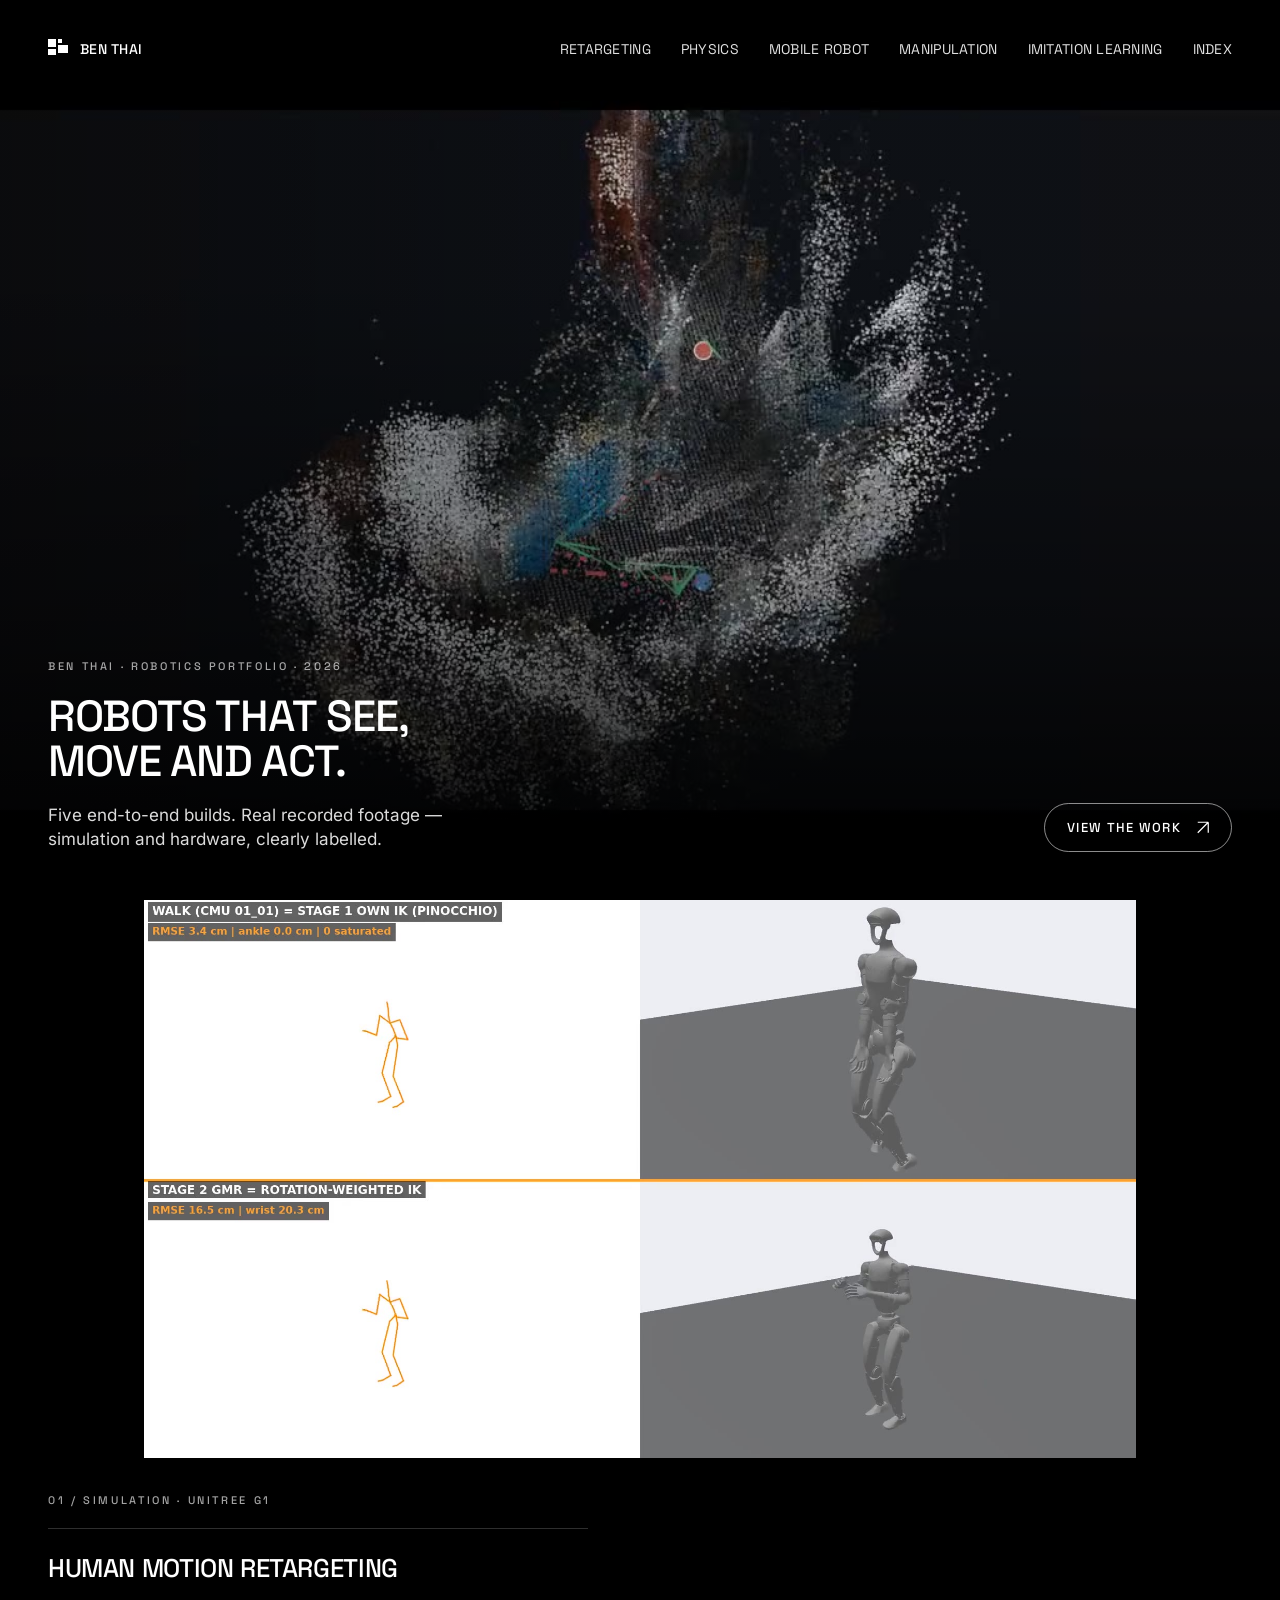
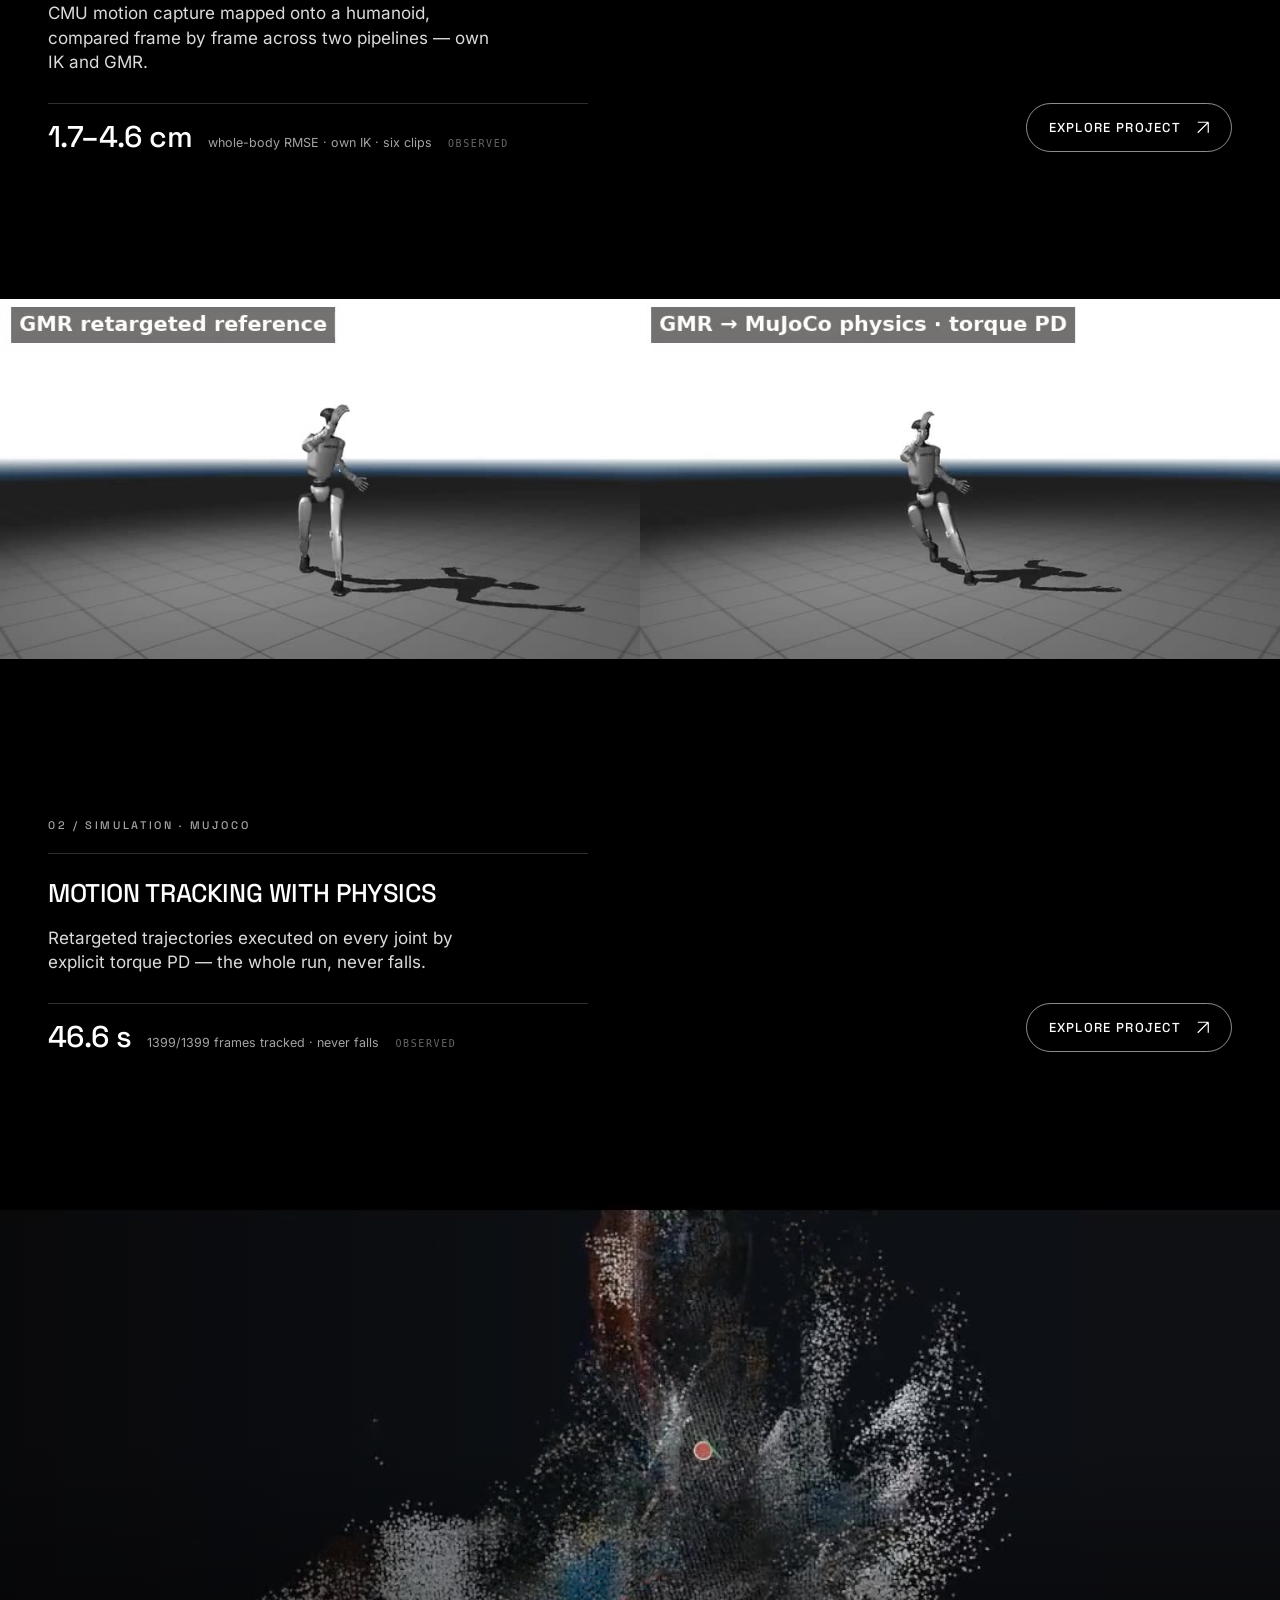
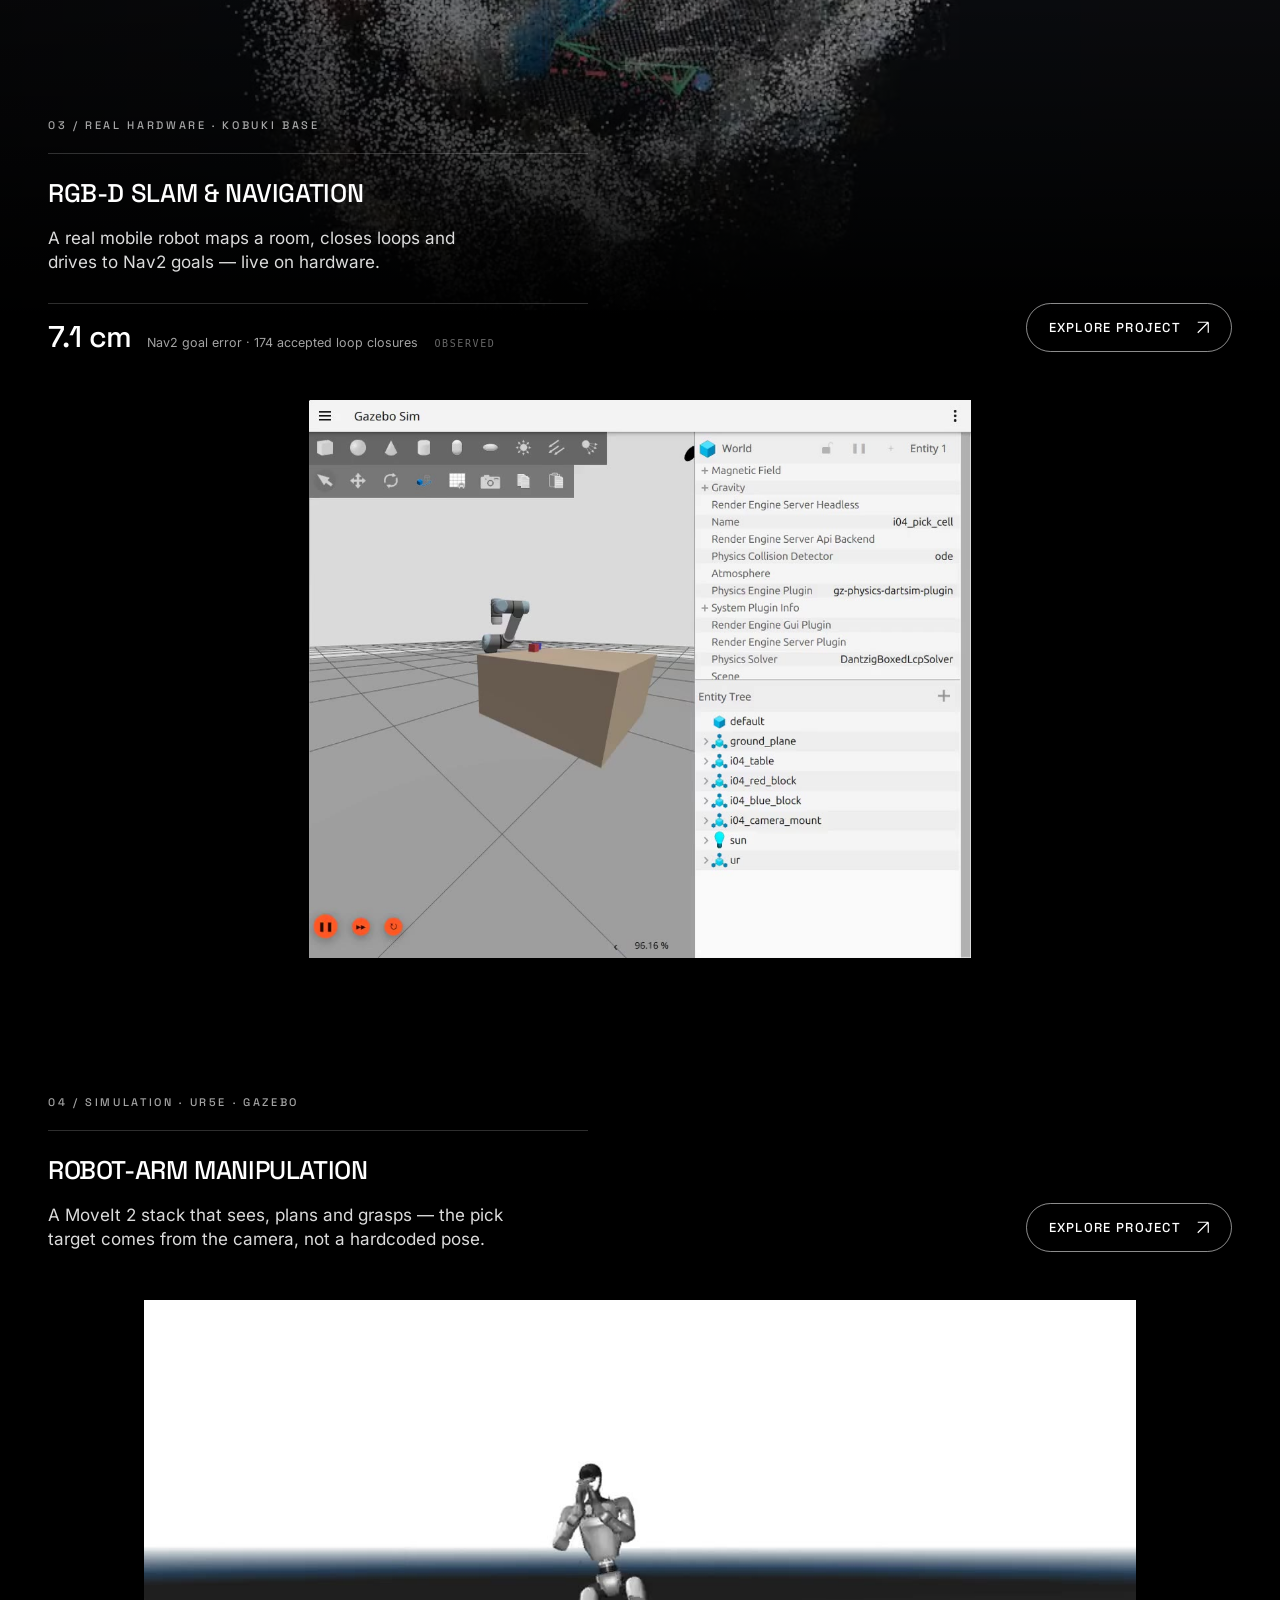
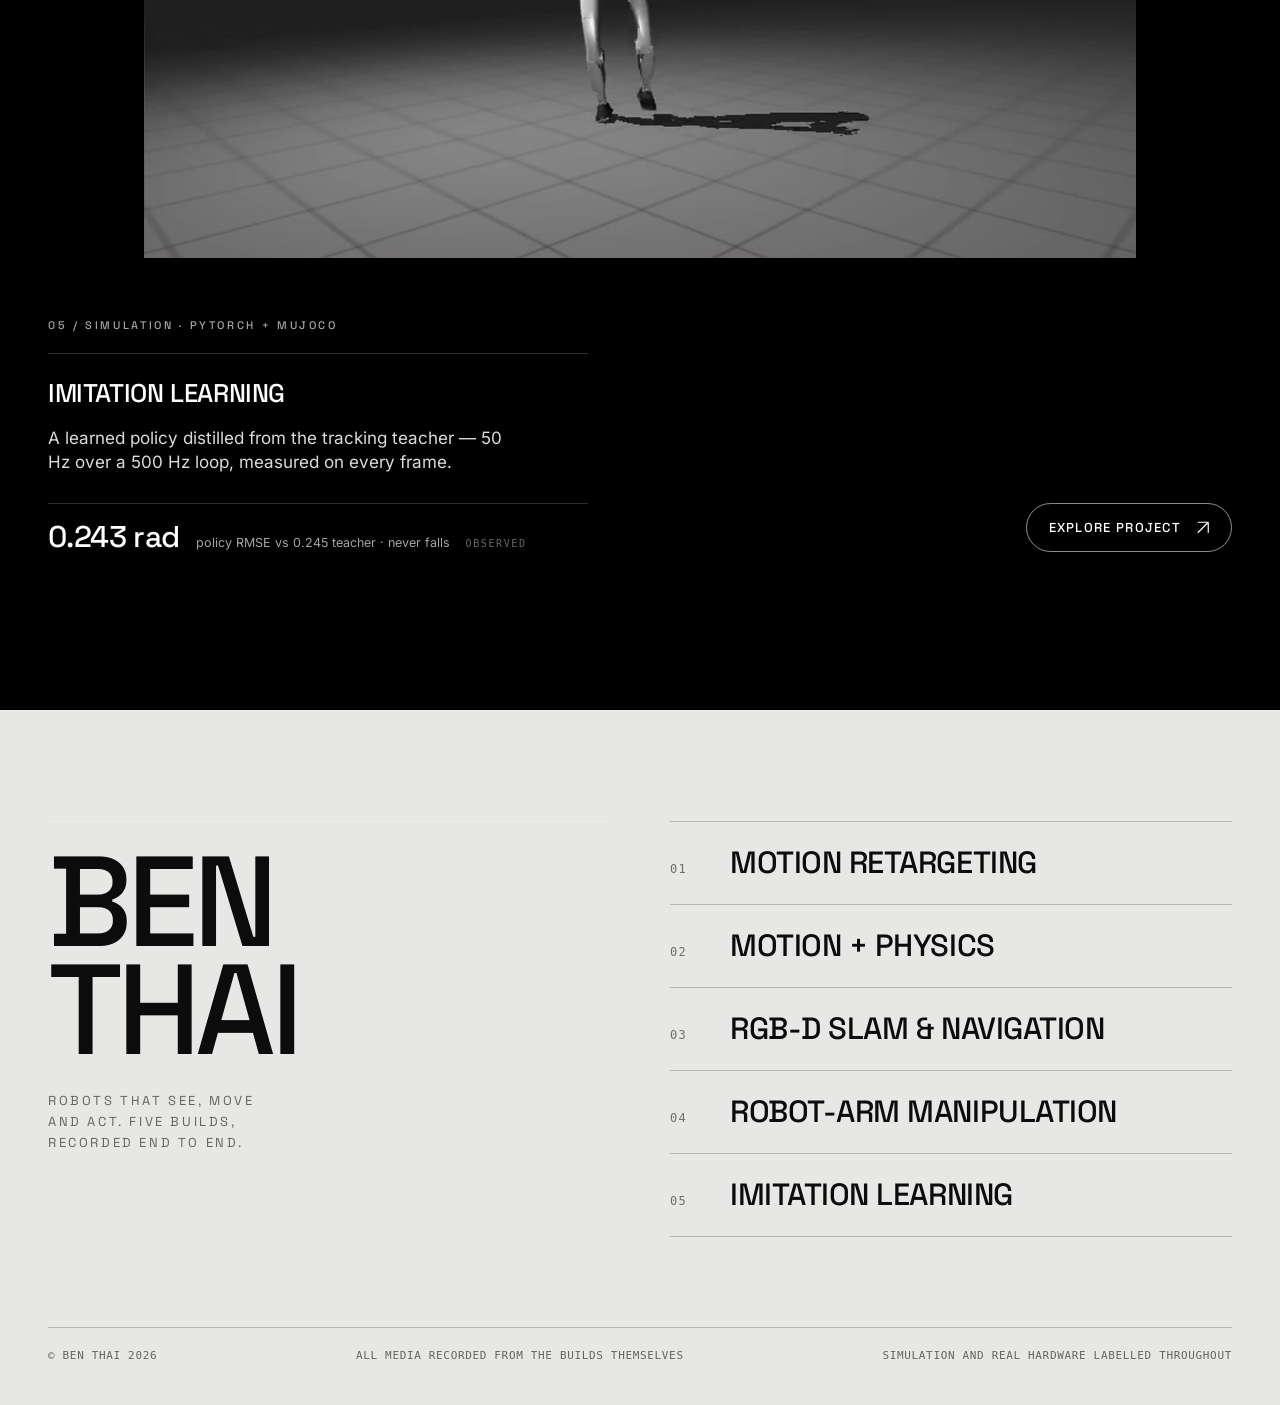
==== commit 058fd2a8: "Add imitation learning as project 05 - new project page: three-pane box clip, pipeline cards, full B" ====
--- a/index.html
+++ b/index.html
@@ -4,7 +4,7 @@
 <meta charset="utf-8">
 <meta name="viewport" content="width=device-width, initial-scale=1">
 <title>Ben Thai — Robotics</title>
-<meta name="description" content="Four end-to-end robotics builds by Ben Thai: humanoid motion retargeting, physics-based motion tracking, real-robot RGB-D SLAM and navigation, and MoveIt 2 manipulation.">
+<meta name="description" content="Five end-to-end robotics builds by Ben Thai: humanoid motion retargeting, physics-based motion tracking, imitation learning, real-robot RGB-D SLAM and navigation, and MoveIt 2 manipulation.">
 <link rel="icon" href="data:image/svg+xml,%3Csvg xmlns='http://www.w3.org/2000/svg' viewBox='0 0 16 16'%3E%3Crect width='16' height='16' fill='%23000'/%3E%3Crect x='3' y='3' width='5' height='5' fill='%23fff'/%3E%3Crect x='9' y='9' width='4' height='4' fill='%23fff'/%3E%3C/svg%3E">
 <link rel="stylesheet" href="assets/site.css">
 </head>
@@ -22,6 +22,7 @@
     <a href="#p2">Physics</a>
     <a href="#p3">Mobile robot</a>
     <a href="#p4">Manipulation</a>
+    <a href="#p5">Imitation learning</a>
     <a href="#index">Index</a>
   </div>
   <button class="nav__toggle" aria-label="Open menu" aria-expanded="false"><span></span></button>
@@ -31,6 +32,7 @@
   <a href="#p2">Physics</a>
   <a href="#p3">Mobile robot</a>
   <a href="#p4">Manipulation</a>
+  <a href="#p5">Imitation learning</a>
   <a href="#index">Index</a>
 </div>
 
@@ -45,7 +47,7 @@
   <div class="hero__content">
     <p class="hero__kicker">Ben Thai · Robotics portfolio · 2026</p>
     <h1 class="hero__title">Robots that see, move and act.</h1>
-    <p class="hero__desc">Four end-to-end builds. Real recorded footage — simulation and hardware, clearly labelled.</p>
+    <p class="hero__desc">Five end-to-end builds. Real recorded footage — simulation and hardware, clearly labelled.</p>
   </div>
   <a class="hero__cta" href="#p1">View the work
     <svg viewBox="0 0 12 13" fill="none" aria-hidden="true"><path d="M0.75 11.75L11.25 1.25M11.25 1.25H0.75M11.25 1.25V11.75" stroke-width="1.2"/></svg>
@@ -137,13 +139,32 @@
     <p class="hero__kicker">04 / Simulation · UR5e · Gazebo</p>
     <h2 class="hero__title">Robot-arm manipulation</h2>
     <p class="hero__desc">A MoveIt 2 stack that sees, plans and grasps — the pick target comes from the camera, not a hardcoded pose.</p>
+  </div>
+  <a class="hero__cta" href="robot-arm/">Explore project
+    <svg viewBox="0 0 12 13" fill="none" aria-hidden="true"><path d="M0.75 11.75L11.25 1.25M11.25 1.25H0.75M11.25 1.25V11.75" stroke-width="1.2"/></svg>
+  </a>
+</section>
+
+<!-- --------------------------------------------- 05 imitation learning -->
+<section class="hero hero--stage" id="p5">
+  <div class="hero__media">
+    <video muted loop playsinline autoplay preload="metadata"
+      poster="assets/poster/hero_il.jpg">
+      <source src="assets/video/hero_il.mp4" type="video/mp4">
+    </video>
+  </div>
+  <div class="hero__scrim"></div>
+  <div class="hero__content">
+    <p class="hero__kicker">05 / Simulation · PyTorch + MuJoCo</p>
+    <h2 class="hero__title">Imitation learning</h2>
+    <p class="hero__desc">A learned policy distilled from the tracking teacher — 50 Hz over a 500 Hz loop, measured on every frame.</p>
     <div class="hero__result">
-      <span class="n">6/6</span>
-      <span class="l">capstone stages passed · 92 s one-take mission</span>
+      <span class="n">0.243 rad</span>
+      <span class="l">policy RMSE vs 0.245 teacher · never falls</span>
       <span class="e">Observed</span>
     </div>
   </div>
-  <a class="hero__cta" href="robot-arm/">Explore project
+  <a class="hero__cta" href="imitation-learning/">Explore project
     <svg viewBox="0 0 12 13" fill="none" aria-hidden="true"><path d="M0.75 11.75L11.25 1.25M11.25 1.25H0.75M11.25 1.25V11.75" stroke-width="1.2"/></svg>
   </a>
 </section>
@@ -153,13 +174,14 @@
   <div class="index__inner">
     <div>
       <h2 class="index__word">Ben<br>Thai</h2>
-      <p class="index__tag">Robots that see, move and act. Four builds, recorded end to end.</p>
+      <p class="index__tag">Robots that see, move and act. Five builds, recorded end to end.</p>
     </div>
     <ol class="index__list">
       <li><a href="motion-retargeting/"><span class="num">01</span> Motion retargeting</a></li>
       <li><a href="motion-physics/"><span class="num">02</span> Motion + physics</a></li>
       <li><a href="mobile-robot/"><span class="num">03</span> RGB-D SLAM &amp; navigation</a></li>
       <li><a href="robot-arm/"><span class="num">04</span> Robot-arm manipulation</a></li>
+      <li><a href="imitation-learning/"><span class="num">05</span> Imitation learning</a></li>
     </ol>
   </div>
   <div class="index__foot">
--- a/assets/site.css
+++ b/assets/site.css
@@ -182,6 +182,8 @@
   width:100%;height:auto;object-fit:contain;background:#000;border:0;border-radius:0}
 .video-card video,.reel video,.card video,#herovideo{aspect-ratio:16/9}
 .reel.sbs video,.card video.sbs,.cell video,#herovideo{aspect-ratio:32/9}
+.reel.tri video{aspect-ratio:16/3}
+.video-card.tri video{aspect-ratio:16/3}
 figure,.figure{background:none;border:0;border-radius:0;padding:0;margin:0 0 10px}
 figure img,.figure img{width:100%;height:auto;background:#000;border:0;border-radius:0}
 figcaption,.cap{display:flex;justify-content:space-between;gap:14px;flex-wrap:wrap;
@@ -278,6 +280,9 @@
 footer{margin-top:110px;padding-top:26px;border-top:1px solid var(--rule);
   font-size:12.5px;color:var(--faint)}
 .cols{display:flex;justify-content:space-between;gap:30px;flex-wrap:wrap}
+/* keep each footer link whole so a longer label ("GitHub Code ↗") wraps
+   between links rather than inside "Next: …" */
+.cols a{white-space:nowrap}
 footer .fine{margin-top:22px;font-size:11px;font-family:var(--mono);
   line-height:1.8;color:var(--faint);letter-spacing:.02em}
 .pager{display:grid;grid-template-columns:1fr 1fr;gap:24px;
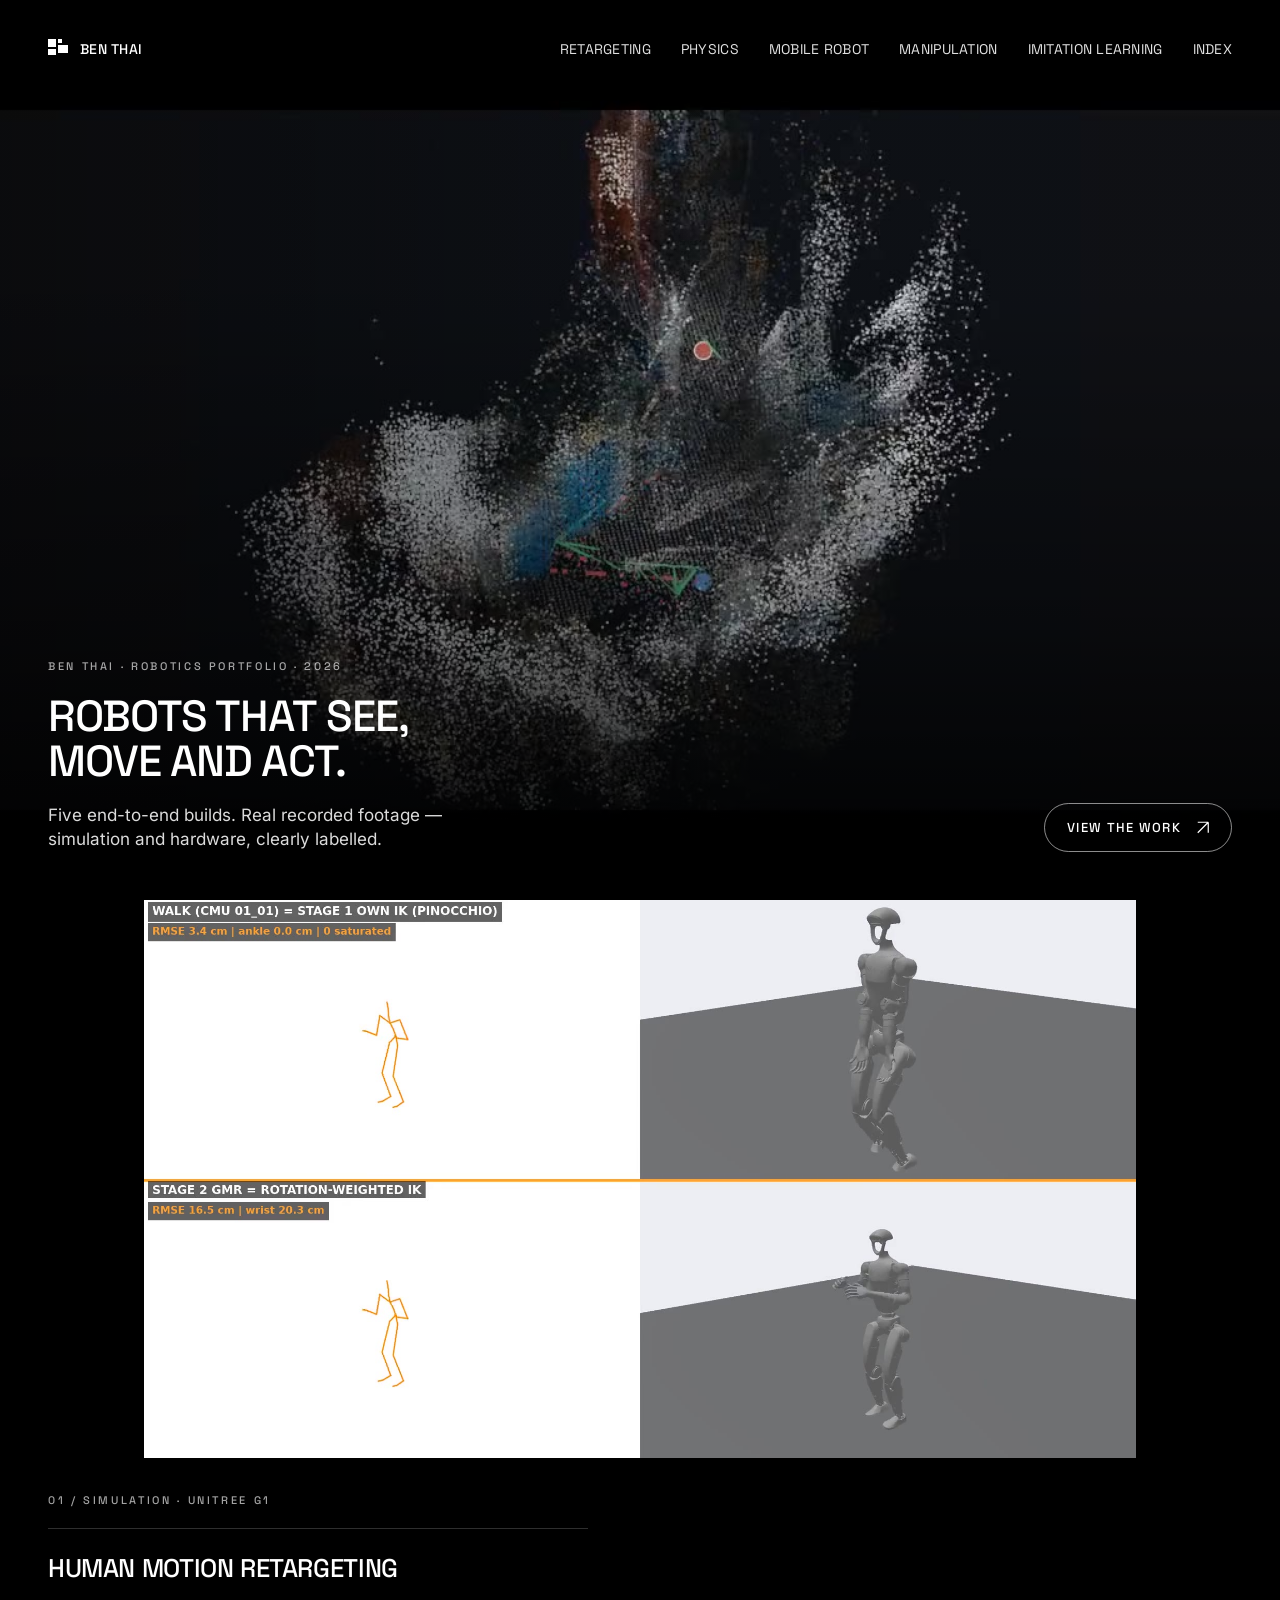
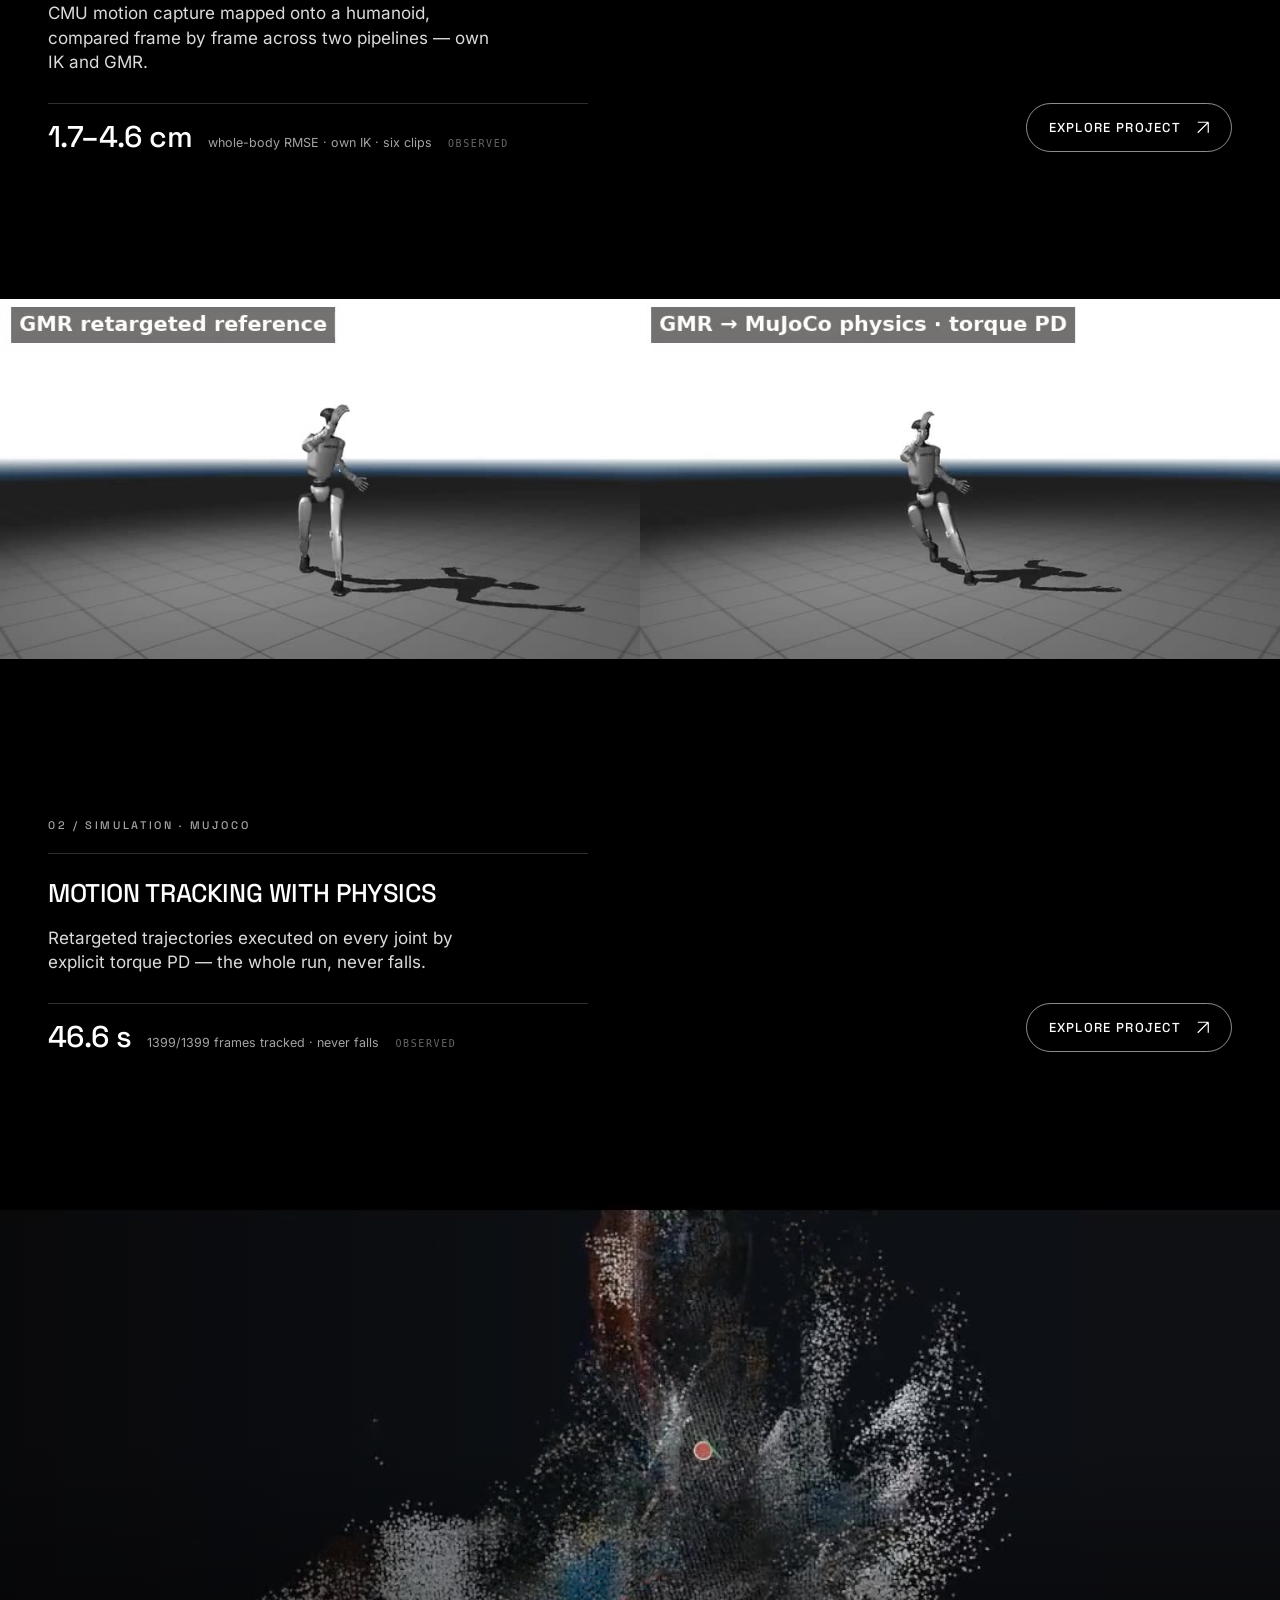
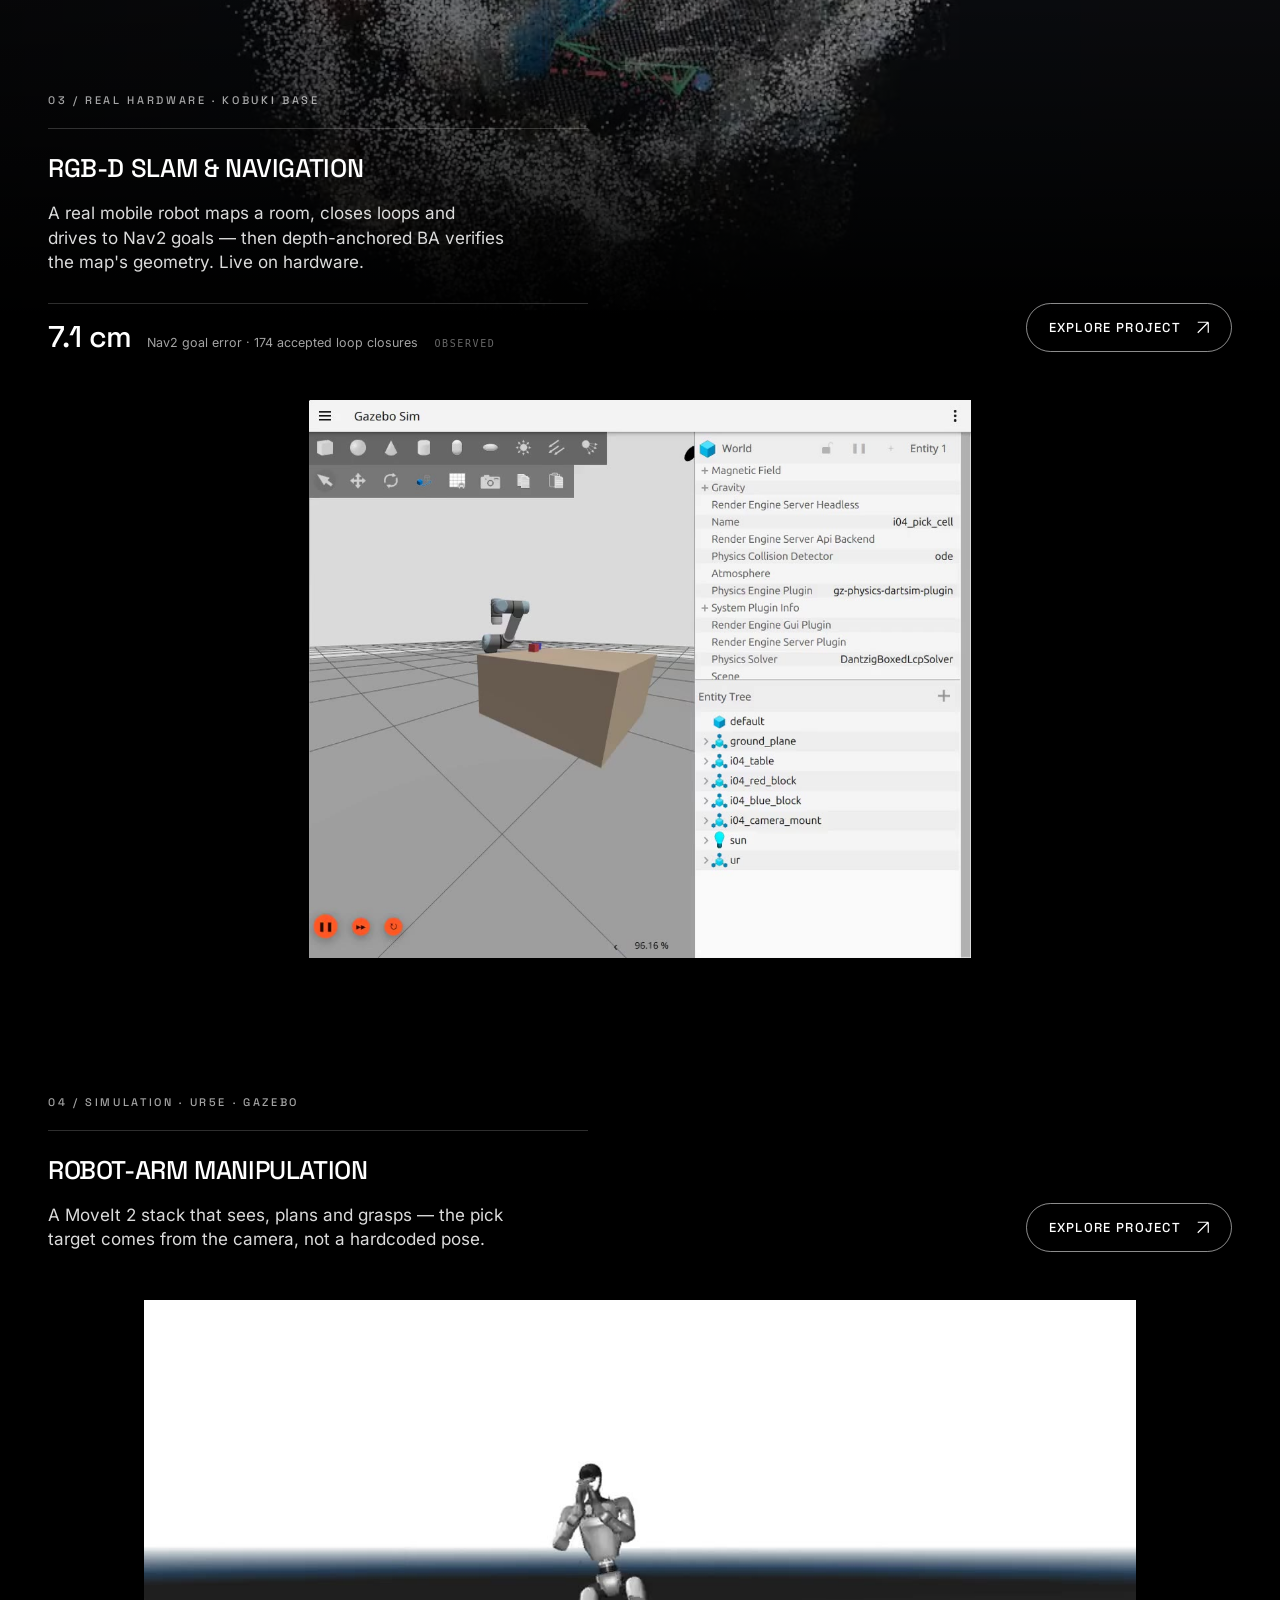
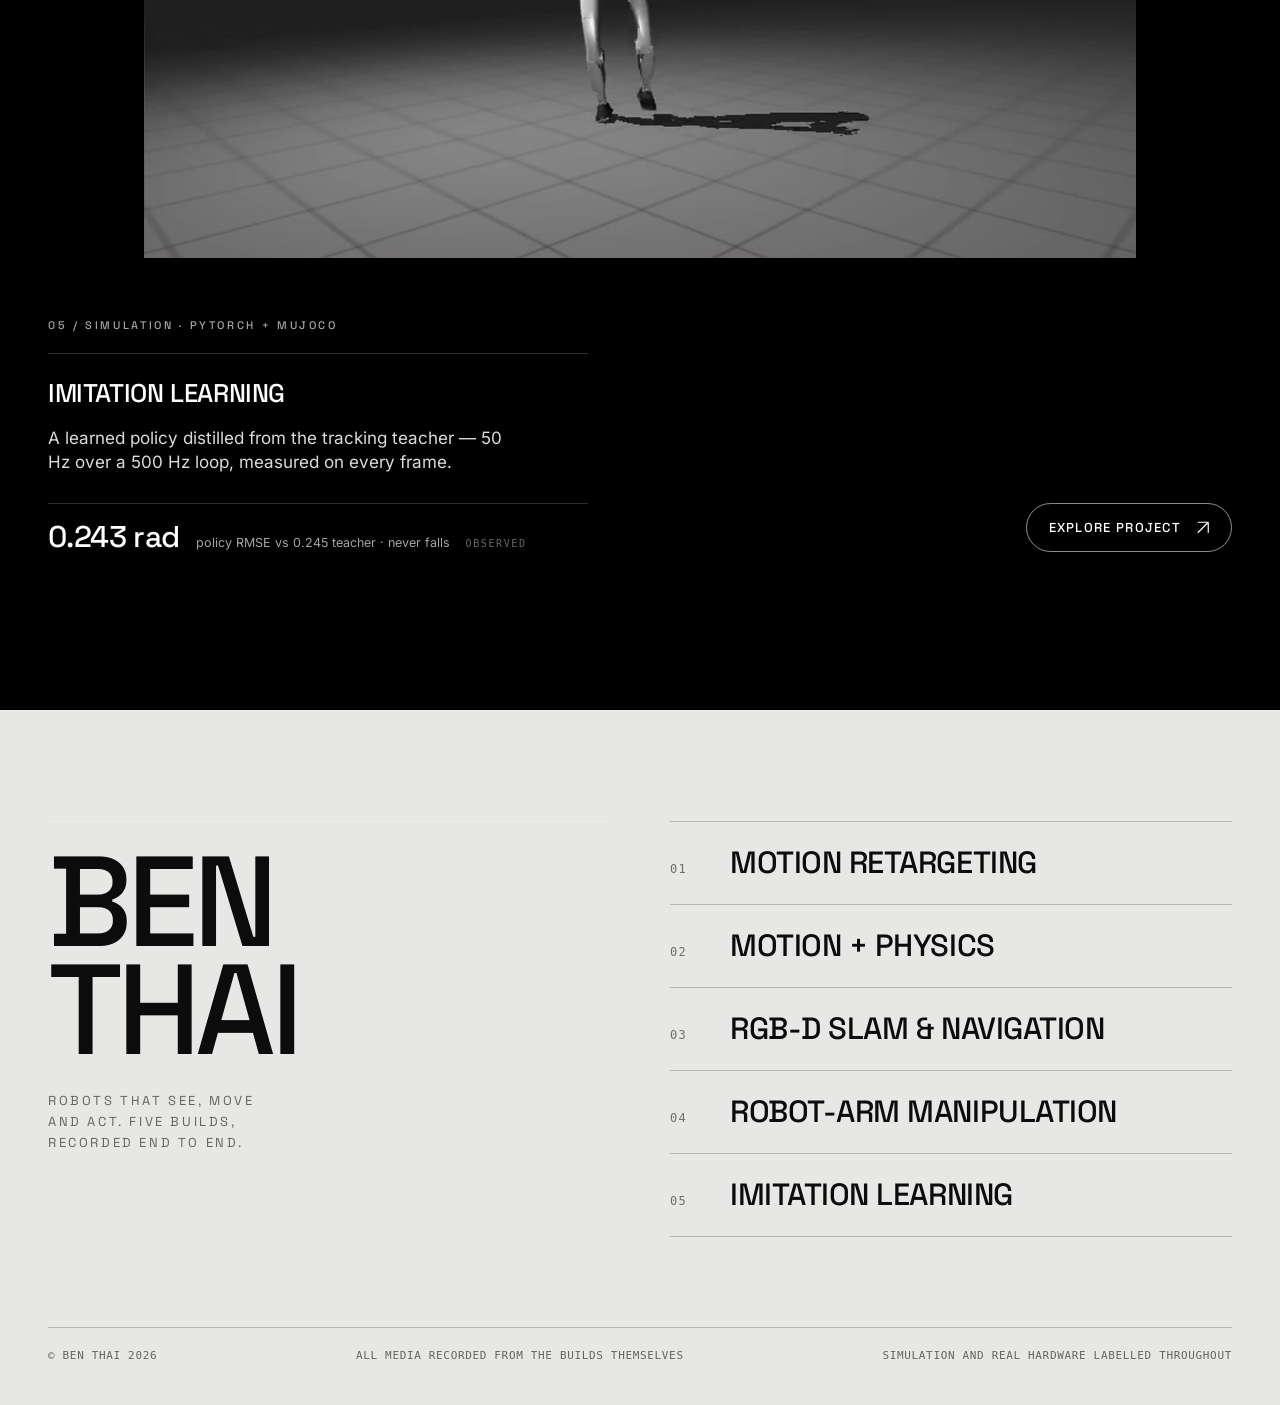
==== commit 90fefec5: "Add real-hardware depth-anchored BA results to the RGB-D SLAM project" ====
--- a/index.html
+++ b/index.html
@@ -114,7 +114,7 @@
   <div class="hero__content">
     <p class="hero__kicker">03 / Real hardware · Kobuki base</p>
     <h2 class="hero__title">RGB-D SLAM &amp; navigation</h2>
-    <p class="hero__desc">A real mobile robot maps a room, closes loops and drives to Nav2 goals — live on hardware.</p>
+    <p class="hero__desc">A real mobile robot maps a room, closes loops and drives to Nav2 goals — then depth-anchored BA verifies the map's geometry. Live on hardware.</p>
     <div class="hero__result">
       <span class="n">7.1 cm</span>
       <span class="l">Nav2 goal error · 174 accepted loop closures</span>
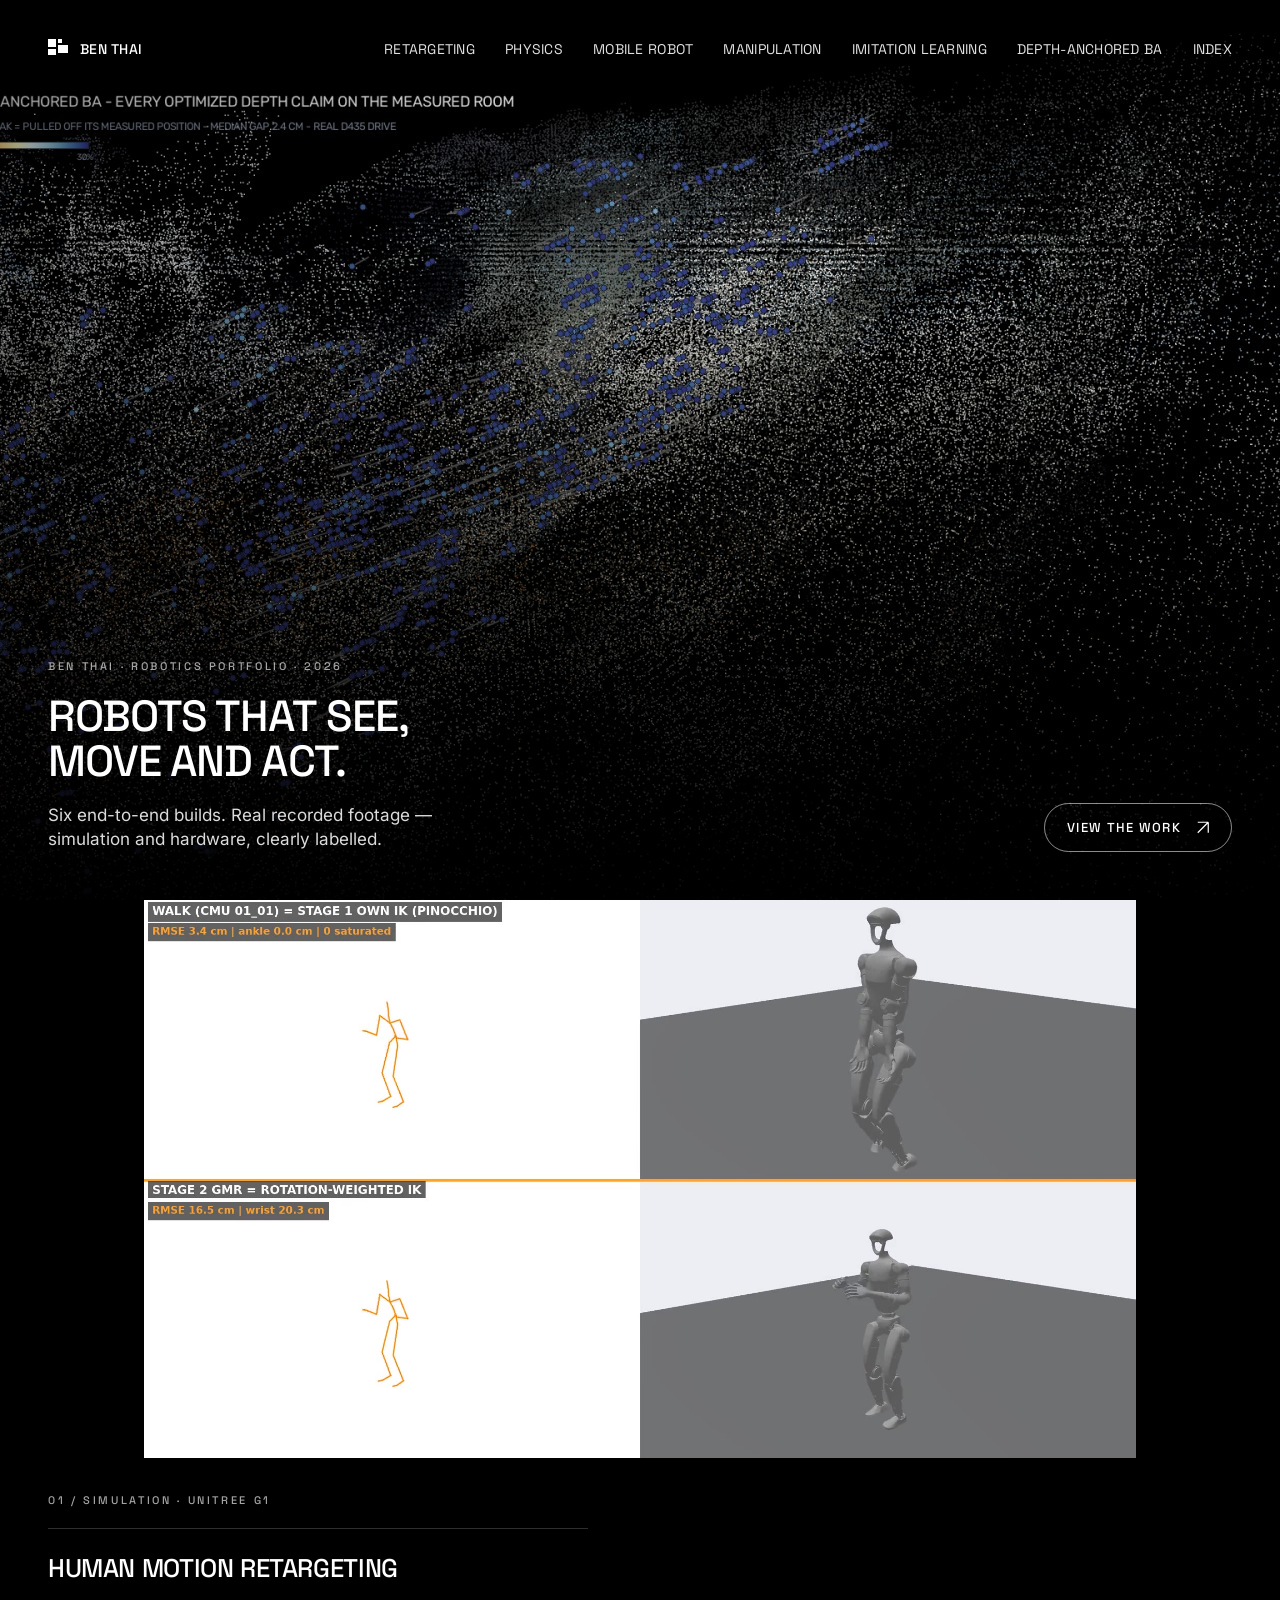
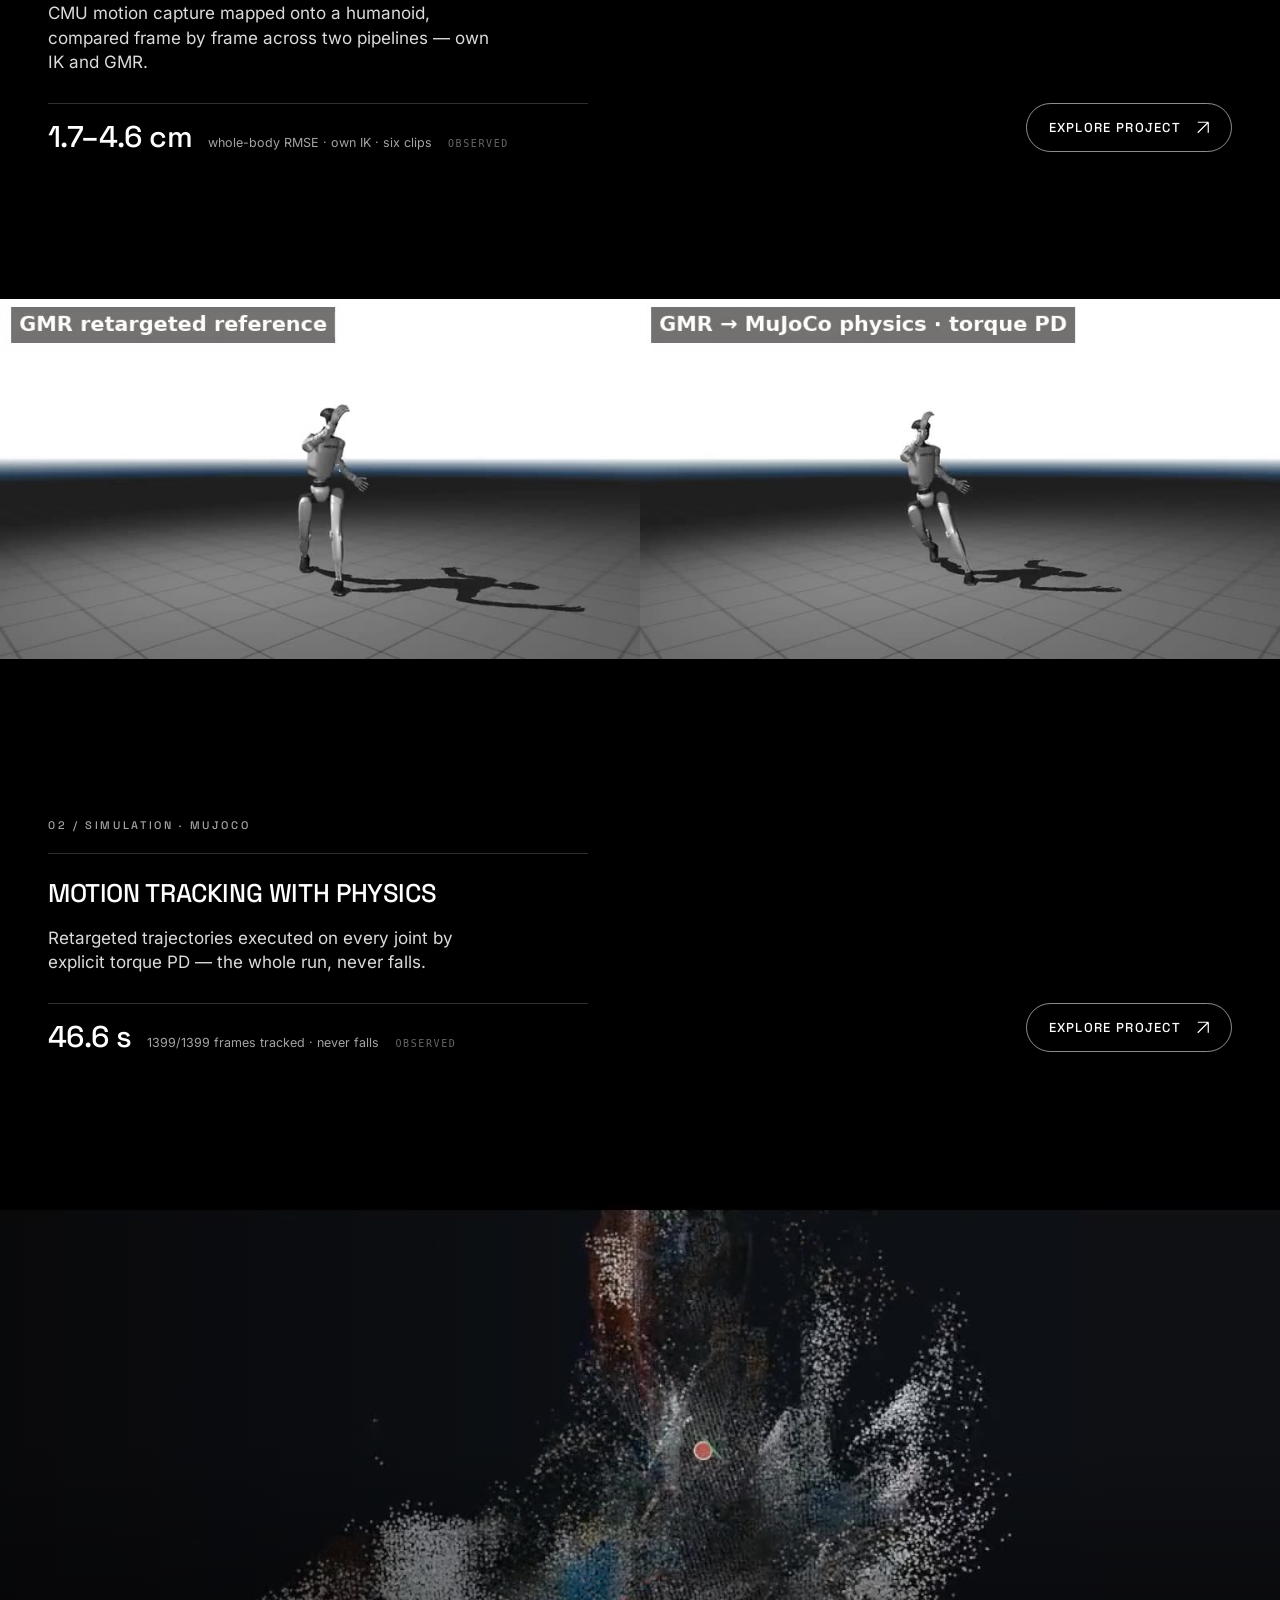
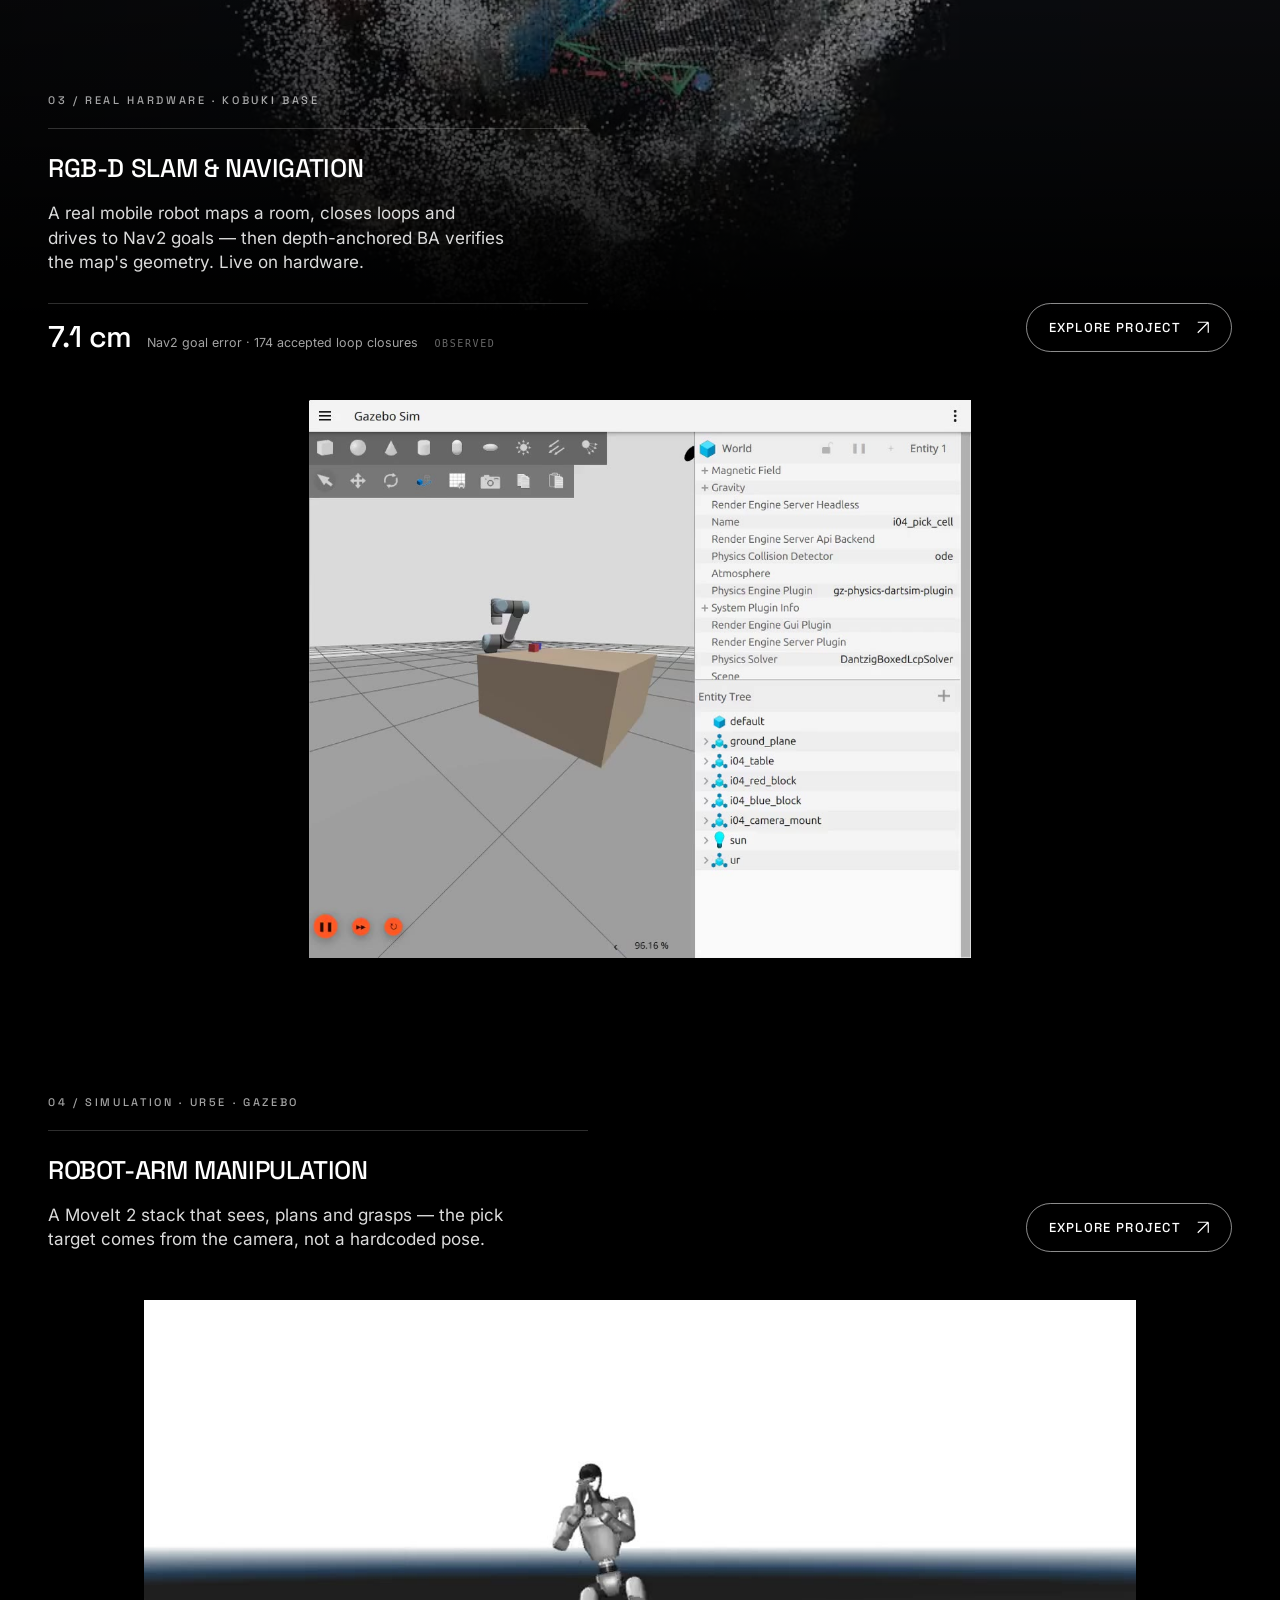
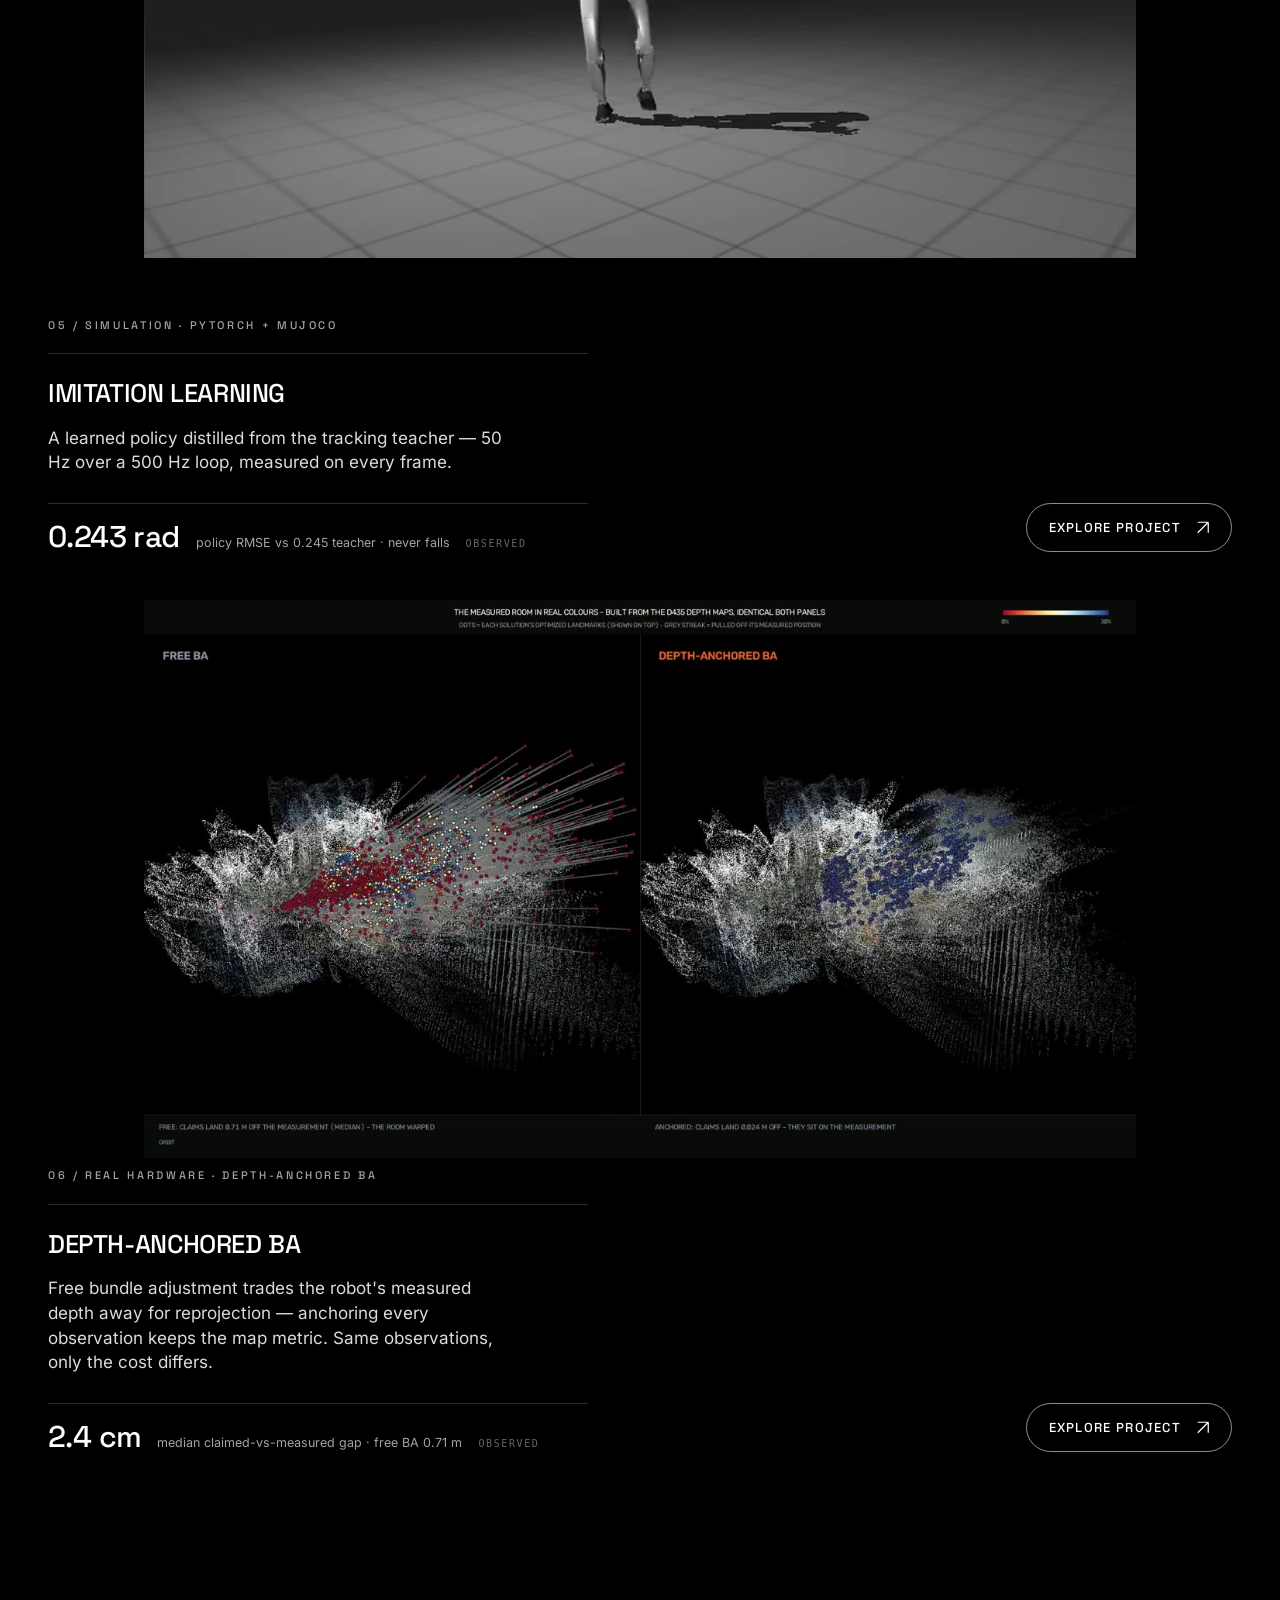
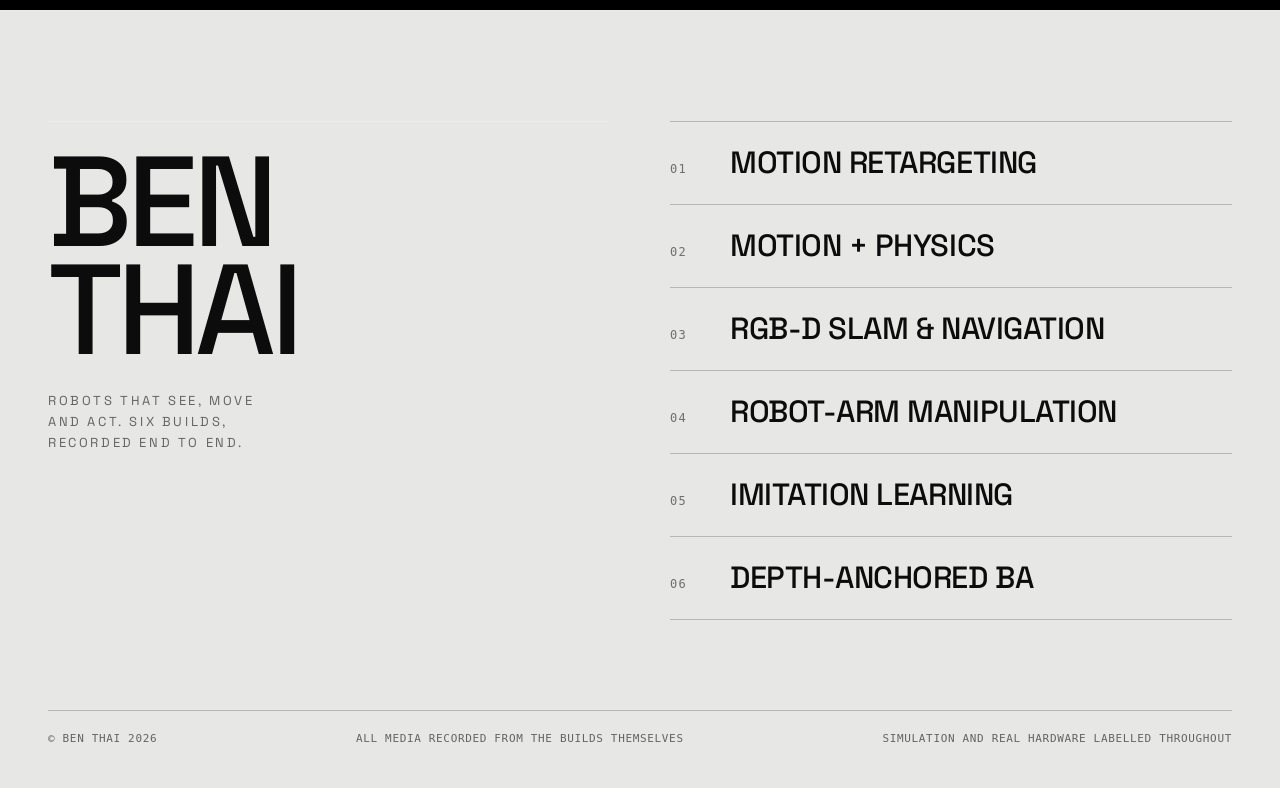
==== commit e9a957f0: "Split depth-anchored BA into its own page; lead the homepage with its clip; audit copy for the reade" ====
--- a/index.html
+++ b/index.html
@@ -4,7 +4,7 @@
 <meta charset="utf-8">
 <meta name="viewport" content="width=device-width, initial-scale=1">
 <title>Ben Thai — Robotics</title>
-<meta name="description" content="Five end-to-end robotics builds by Ben Thai: humanoid motion retargeting, physics-based motion tracking, imitation learning, real-robot RGB-D SLAM and navigation, and MoveIt 2 manipulation.">
+<meta name="description" content="Six end-to-end robotics builds by Ben Thai: humanoid motion retargeting, physics-based motion tracking, imitation learning, real-robot RGB-D SLAM and navigation, MoveIt 2 manipulation, and depth-anchored bundle adjustment verified on hardware.">
 <link rel="icon" href="data:image/svg+xml,%3Csvg xmlns='http://www.w3.org/2000/svg' viewBox='0 0 16 16'%3E%3Crect width='16' height='16' fill='%23000'/%3E%3Crect x='3' y='3' width='5' height='5' fill='%23fff'/%3E%3Crect x='9' y='9' width='4' height='4' fill='%23fff'/%3E%3C/svg%3E">
 <link rel="stylesheet" href="assets/site.css">
 </head>
@@ -23,6 +23,7 @@
     <a href="#p3">Mobile robot</a>
     <a href="#p4">Manipulation</a>
     <a href="#p5">Imitation learning</a>
+    <a href="#p6">Depth-anchored BA</a>
     <a href="#index">Index</a>
   </div>
   <button class="nav__toggle" aria-label="Open menu" aria-expanded="false"><span></span></button>
@@ -33,21 +34,22 @@
   <a href="#p3">Mobile robot</a>
   <a href="#p4">Manipulation</a>
   <a href="#p5">Imitation learning</a>
+  <a href="#p6">Depth-anchored BA</a>
   <a href="#index">Index</a>
 </div>
 
 <!-- ------------------------------------------------------------ opening -->
 <section class="hero hero--open" id="top">
   <div class="hero__media">
-    <video muted loop playsinline autoplay preload="metadata" poster="assets/poster/hero_cloud.jpg">
-      <source src="assets/video/hero_cloud.mp4" type="video/mp4">
+    <video muted loop playsinline autoplay preload="metadata" poster="assets/poster/hero_ba.jpg">
+      <source src="assets/video/hero_ba.mp4" type="video/mp4">
     </video>
   </div>
   <div class="hero__scrim"></div>
   <div class="hero__content">
     <p class="hero__kicker">Ben Thai · Robotics portfolio · 2026</p>
     <h1 class="hero__title">Robots that see, move and act.</h1>
-    <p class="hero__desc">Five end-to-end builds. Real recorded footage — simulation and hardware, clearly labelled.</p>
+    <p class="hero__desc">Six end-to-end builds. Real recorded footage — simulation and hardware, clearly labelled.</p>
   </div>
   <a class="hero__cta" href="#p1">View the work
     <svg viewBox="0 0 12 13" fill="none" aria-hidden="true"><path d="M0.75 11.75L11.25 1.25M11.25 1.25H0.75M11.25 1.25V11.75" stroke-width="1.2"/></svg>
@@ -165,6 +167,30 @@
     </div>
   </div>
   <a class="hero__cta" href="imitation-learning/">Explore project
+    <svg viewBox="0 0 12 13" fill="none" aria-hidden="true"><path d="M0.75 11.75L11.25 1.25M11.25 1.25H0.75M11.25 1.25V11.75" stroke-width="1.2"/></svg>
+  </a>
+</section>
+
+<!-- ------------------------------------------------ 06 depth-anchor BA -->
+<section class="hero hero--stage" id="p6">
+  <div class="hero__media">
+    <video muted loop playsinline autoplay preload="metadata"
+      poster="assets/poster/hw_ba_explained_v3.jpg">
+      <source src="assets/video/hw_ba_explained_v3.mp4" type="video/mp4">
+    </video>
+  </div>
+  <div class="hero__scrim"></div>
+  <div class="hero__content">
+    <p class="hero__kicker">06 / Real hardware · depth-anchored BA</p>
+    <h2 class="hero__title">Depth-anchored BA</h2>
+    <p class="hero__desc">Free bundle adjustment trades the robot's measured depth away for reprojection — anchoring every observation keeps the map metric. Same observations, only the cost differs.</p>
+    <div class="hero__result">
+      <span class="n">2.4 cm</span>
+      <span class="l">median claimed-vs-measured gap · free BA 0.71 m</span>
+      <span class="e">Observed</span>
+    </div>
+  </div>
+  <a class="hero__cta" href="depth-anchor/">Explore project
     <svg viewBox="0 0 12 13" fill="none" aria-hidden="true"><path d="M0.75 11.75L11.25 1.25M11.25 1.25H0.75M11.25 1.25V11.75" stroke-width="1.2"/></svg>
   </a>
 </section>
@@ -174,7 +200,7 @@
   <div class="index__inner">
     <div>
       <h2 class="index__word">Ben<br>Thai</h2>
-      <p class="index__tag">Robots that see, move and act. Five builds, recorded end to end.</p>
+      <p class="index__tag">Robots that see, move and act. Six builds, recorded end to end.</p>
     </div>
     <ol class="index__list">
       <li><a href="motion-retargeting/"><span class="num">01</span> Motion retargeting</a></li>
@@ -182,6 +208,7 @@
       <li><a href="mobile-robot/"><span class="num">03</span> RGB-D SLAM &amp; navigation</a></li>
       <li><a href="robot-arm/"><span class="num">04</span> Robot-arm manipulation</a></li>
       <li><a href="imitation-learning/"><span class="num">05</span> Imitation learning</a></li>
+      <li><a href="depth-anchor/"><span class="num">06</span> Depth-anchored BA</a></li>
     </ol>
   </div>
   <div class="index__foot">
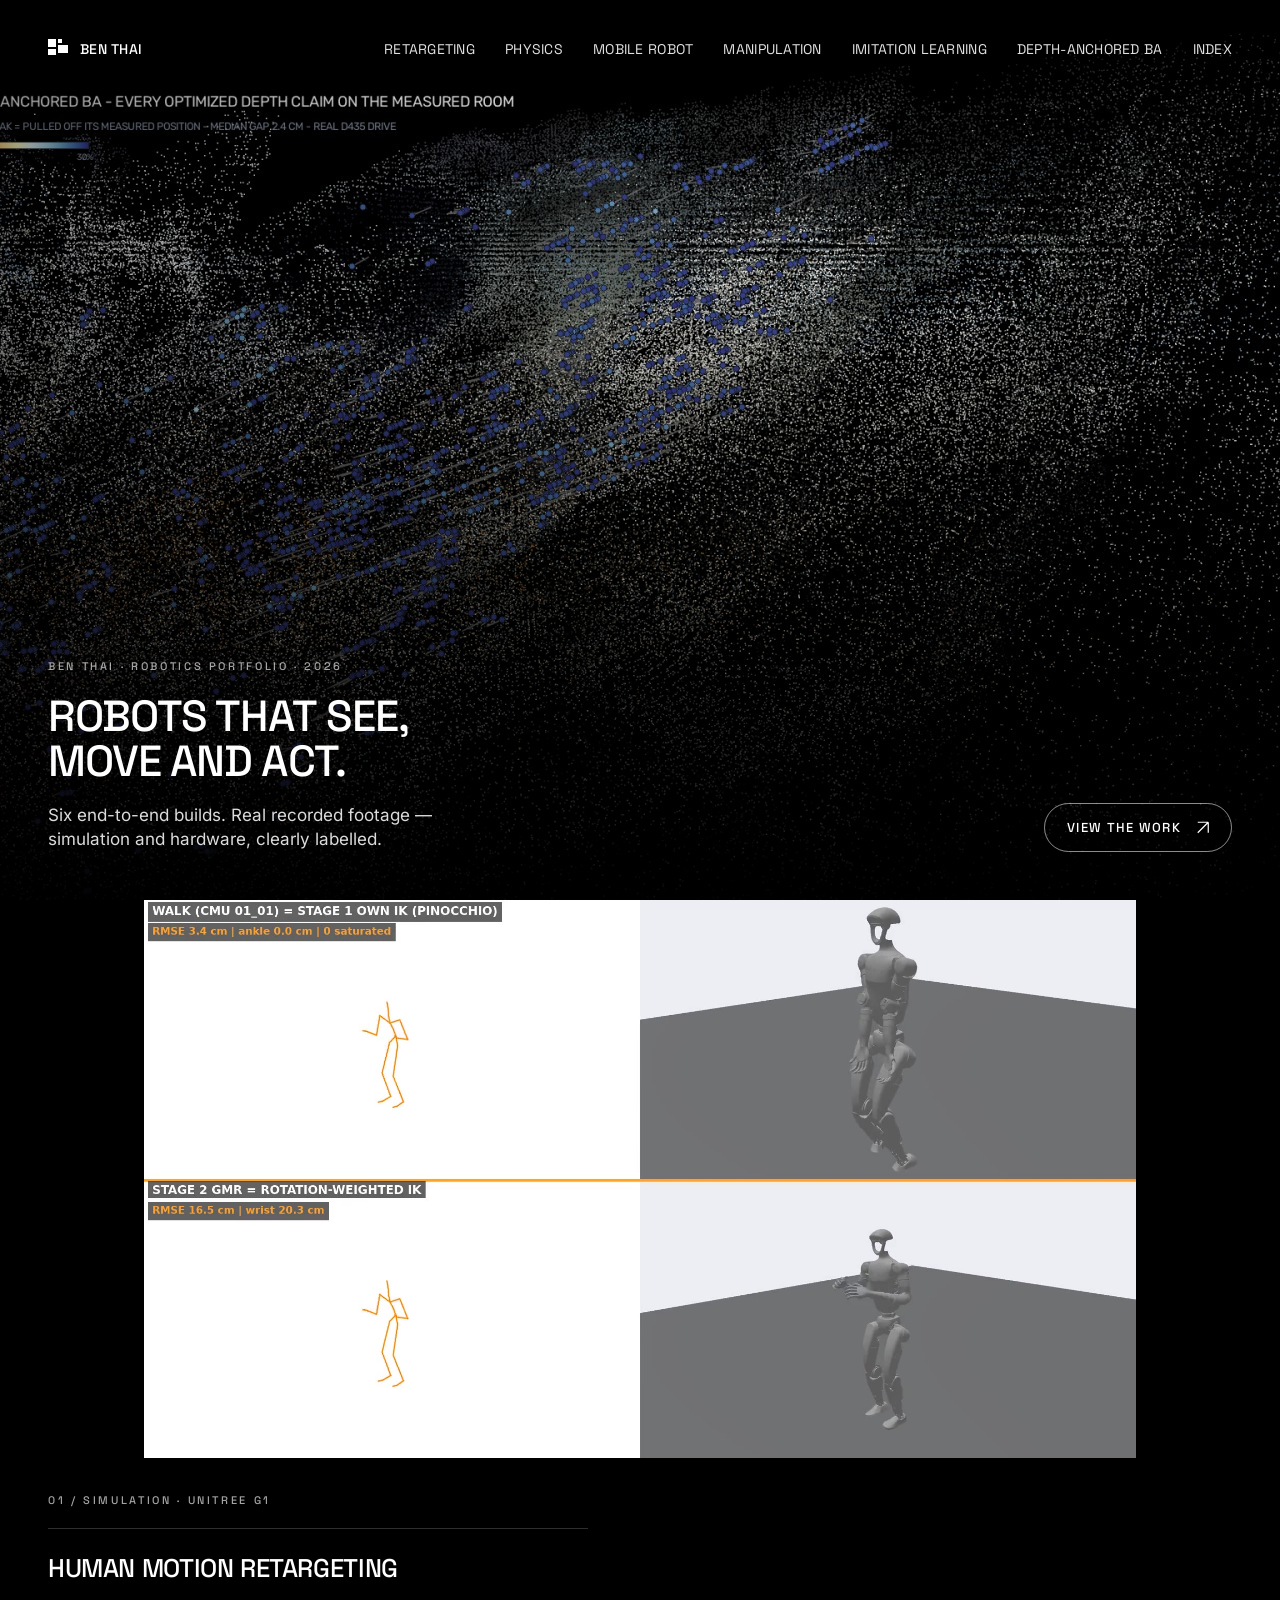
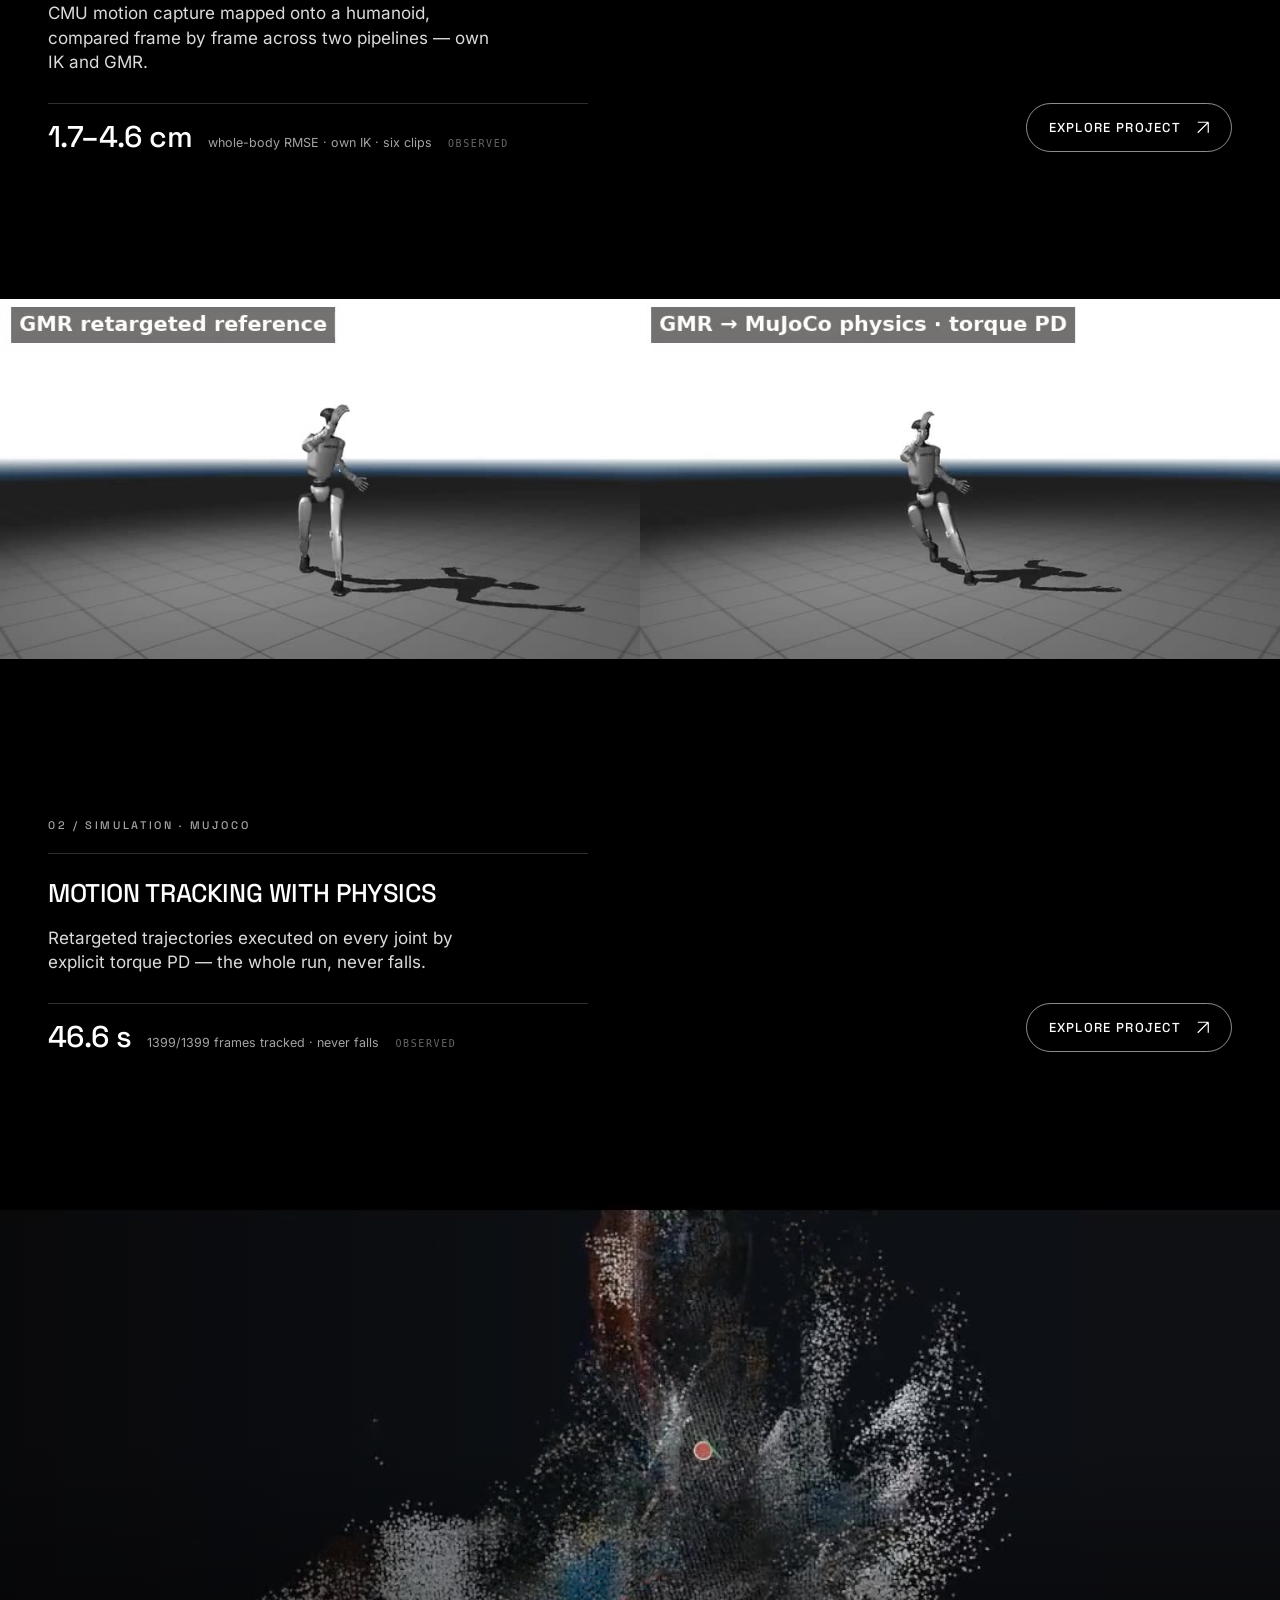
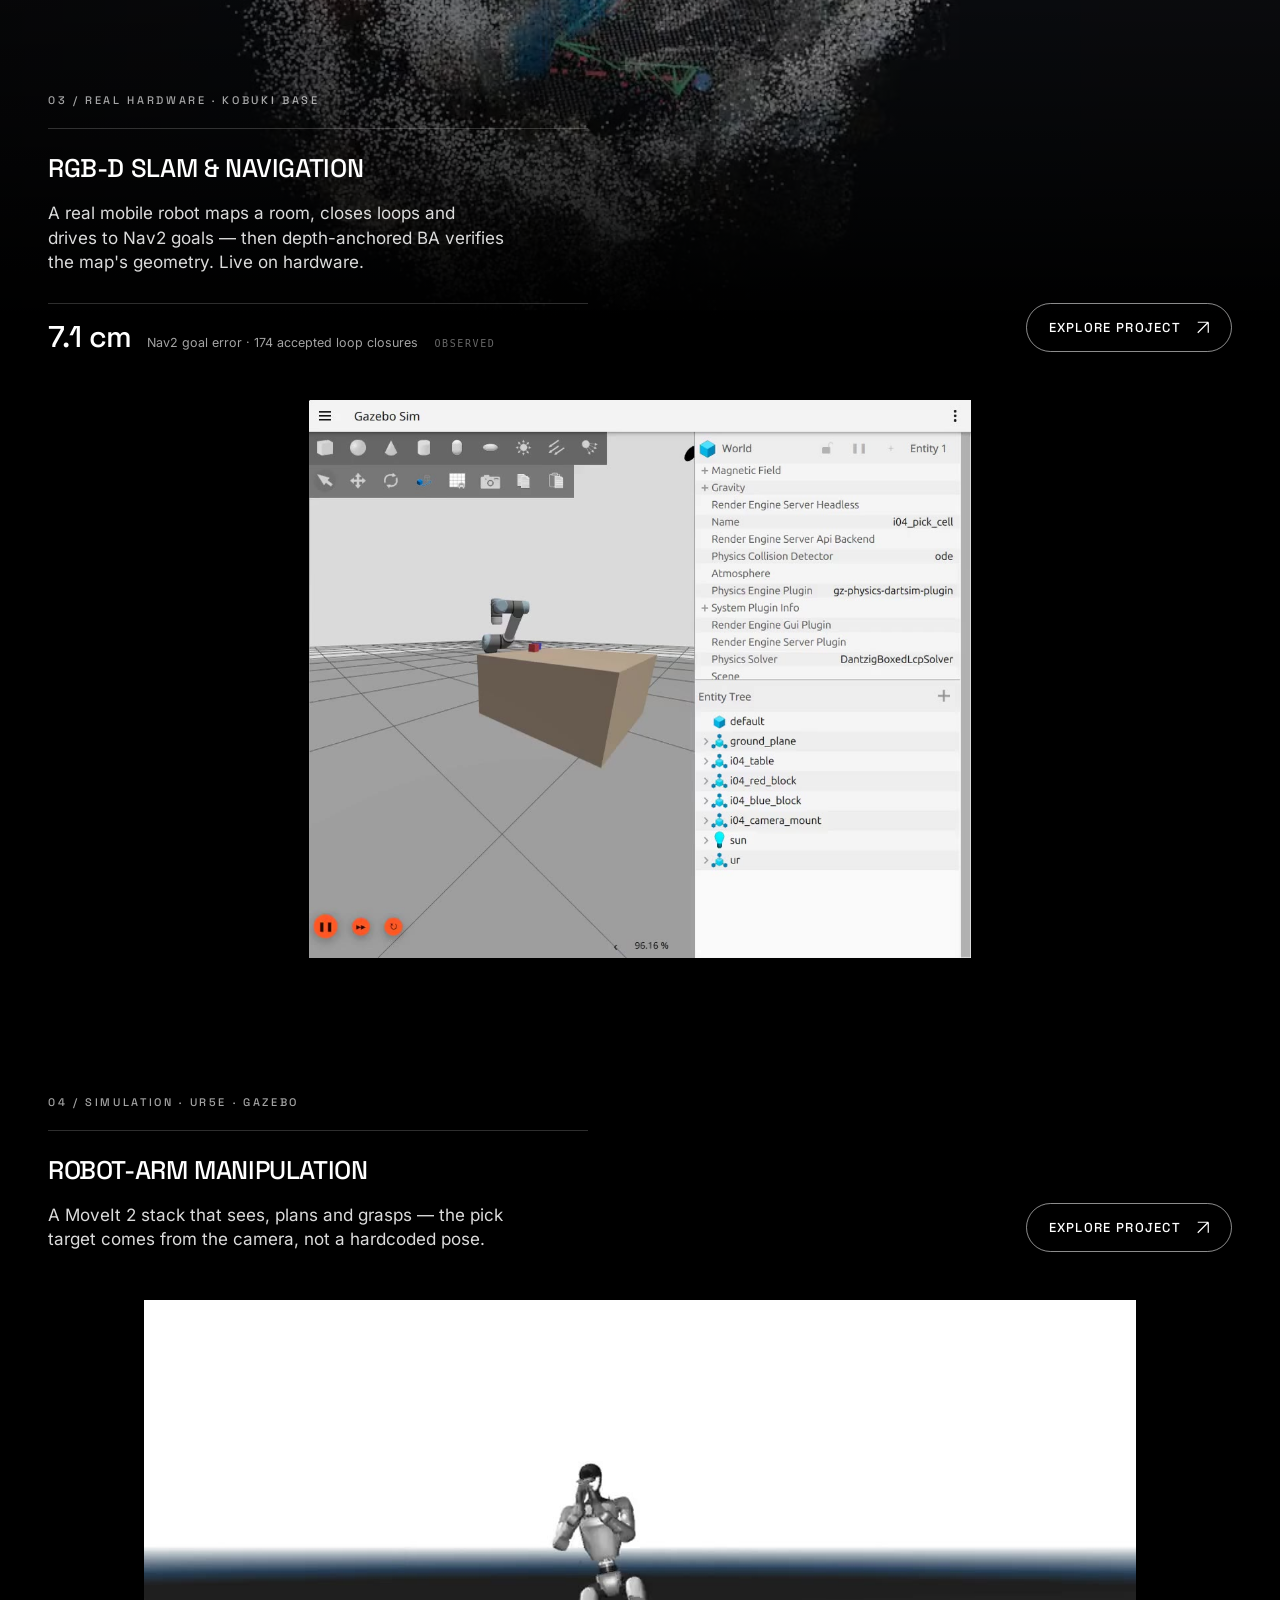
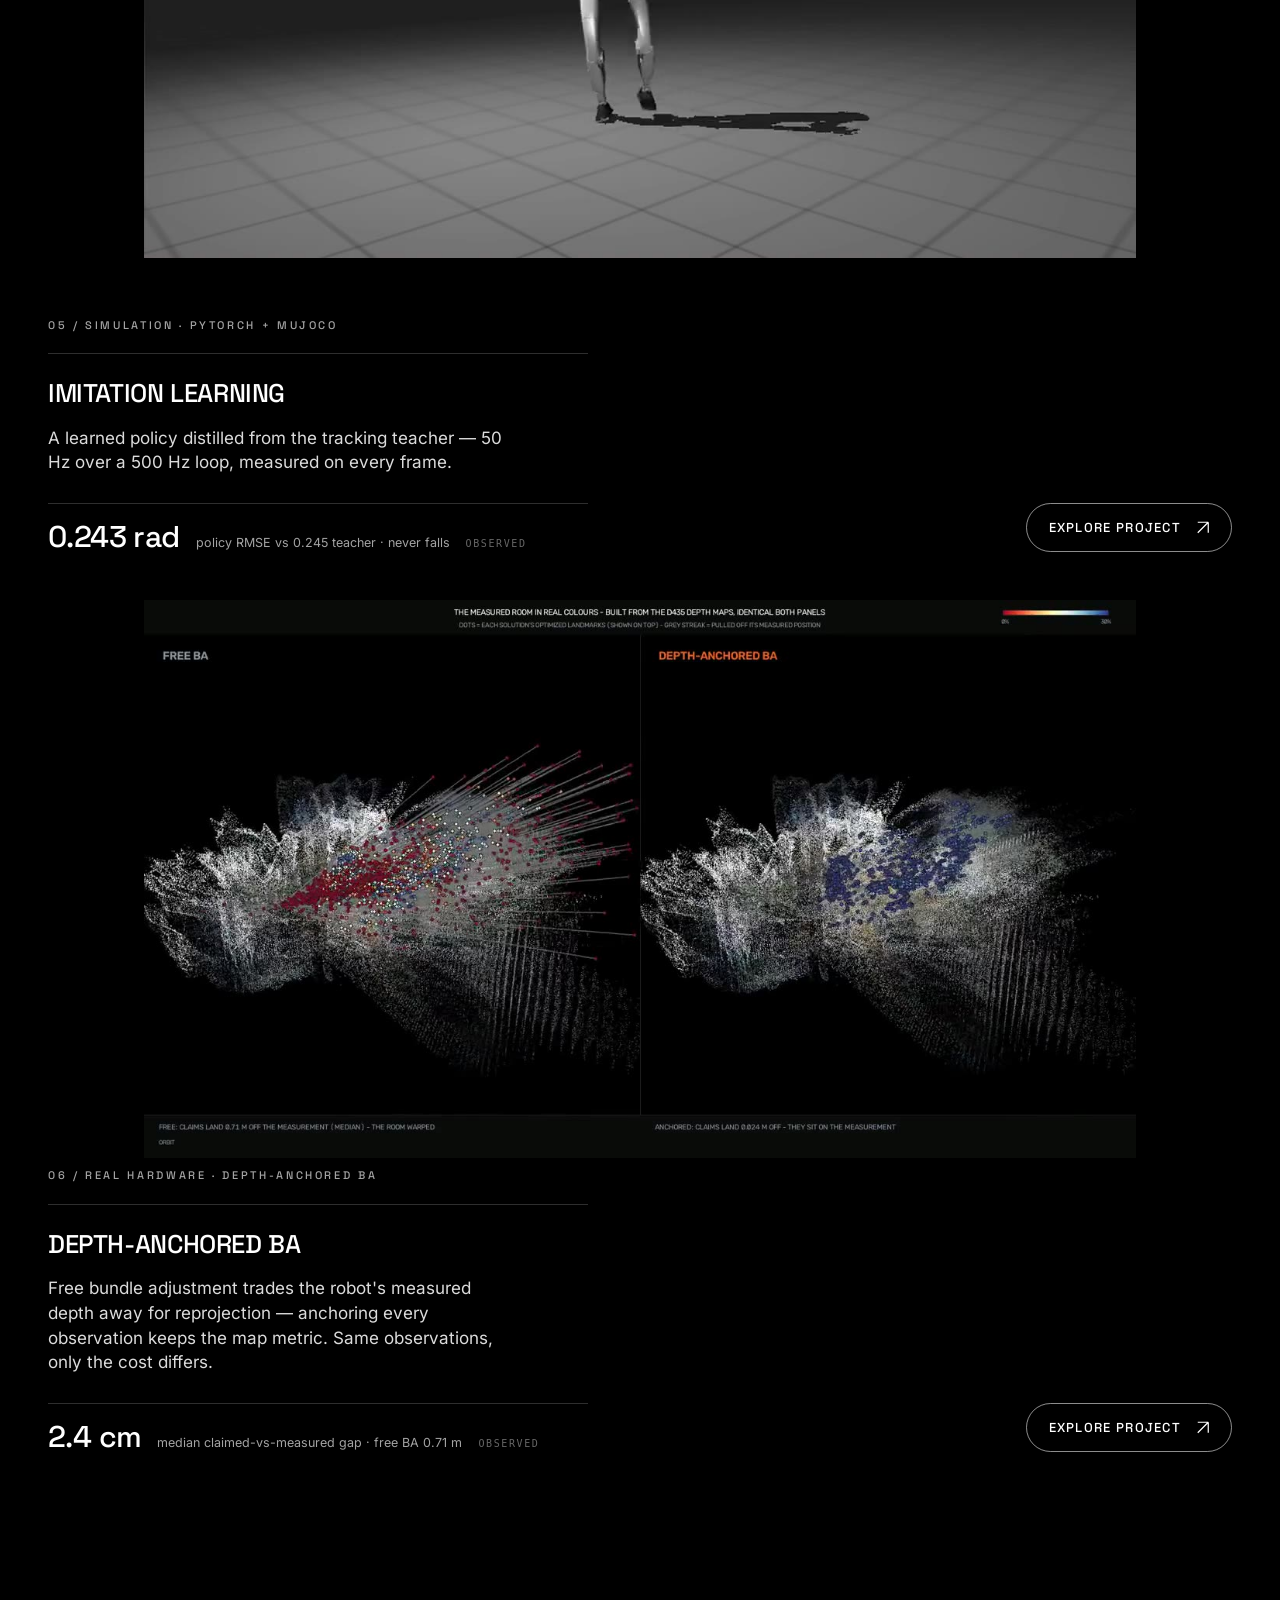
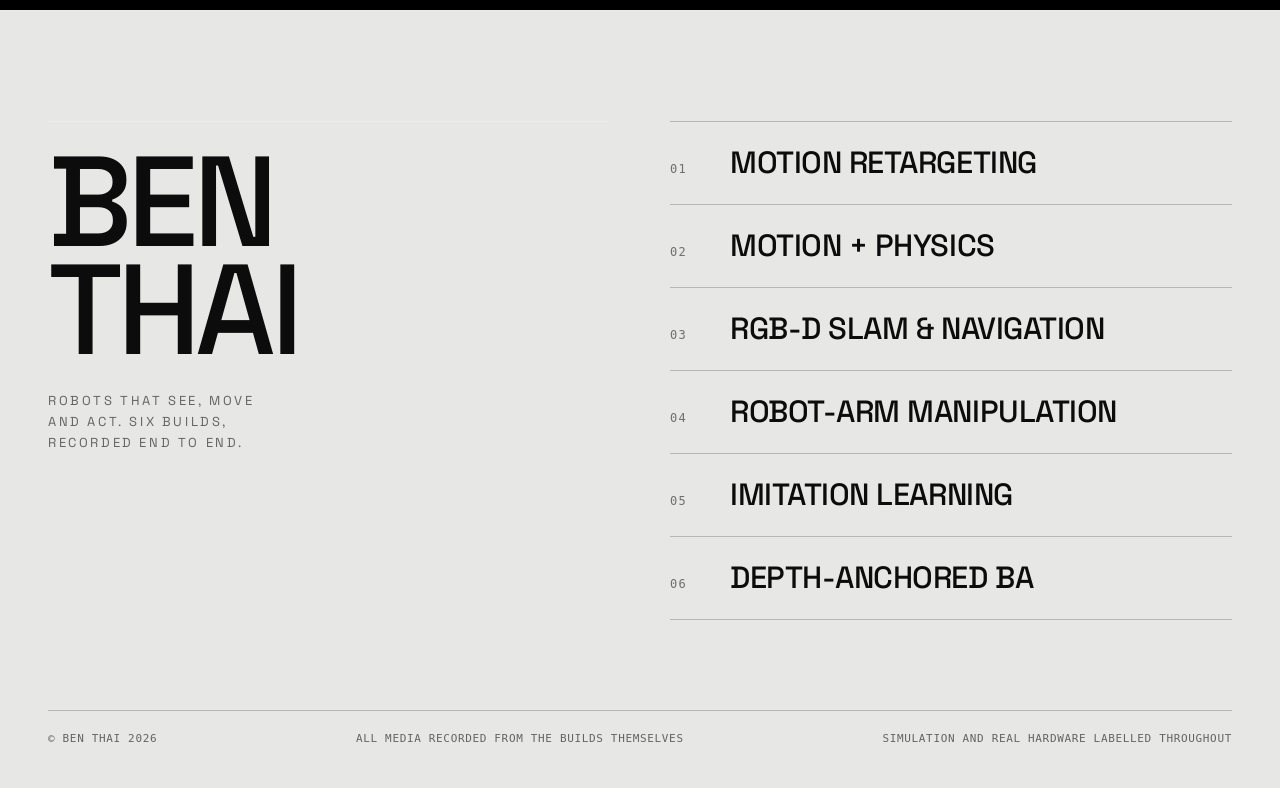
==== commit f3c14466: "Lighten the homepage: defer below-fold heroes, compact loop for card 06 - cards 01-06 drop autoplay " ====
--- a/index.html
+++ b/index.html
@@ -59,7 +59,7 @@
 <!-- --------------------------------------------------- 01 retargeting -->
 <section class="hero hero--stage" id="p1">
   <div class="hero__media">
-    <video muted loop playsinline autoplay preload="metadata"
+    <video muted loop playsinline preload="none"
       poster="assets/poster/hero_retarget.jpg">
       <source src="assets/video/hero_retarget.mp4" type="video/mp4">
     </video>
@@ -83,7 +83,7 @@
 <!-- ------------------------------------------------------- 02 physics -->
 <section class="hero hero--stage" id="p2">
   <div class="hero__media">
-    <video muted loop playsinline autoplay preload="metadata"
+    <video muted loop playsinline preload="none"
       poster="assets/poster/track_box_gmr.jpg">
       <source src="assets/video/track_box_gmr.mp4" type="video/mp4">
     </video>
@@ -107,7 +107,7 @@
 <!-- --------------------------------------------------- 03 mobile robot -->
 <section class="hero" id="p3">
   <div class="hero__media">
-    <video muted loop playsinline autoplay preload="metadata"
+    <video muted loop playsinline preload="none"
       poster="assets/poster/hero_cloud.jpg">
       <source src="assets/video/hero_cloud.mp4" type="video/mp4">
     </video>
@@ -131,7 +131,7 @@
 <!-- ---------------------------------------------------- 04 manipulation -->
 <section class="hero hero--stage" id="p4">
   <div class="hero__media">
-    <video muted loop playsinline autoplay preload="metadata"
+    <video muted loop playsinline preload="none"
       poster="assets/poster/hero_arm.jpg">
       <source src="assets/video/hero_arm.mp4" type="video/mp4">
     </video>
@@ -150,7 +150,7 @@
 <!-- --------------------------------------------- 05 imitation learning -->
 <section class="hero hero--stage" id="p5">
   <div class="hero__media">
-    <video muted loop playsinline autoplay preload="metadata"
+    <video muted loop playsinline preload="none"
       poster="assets/poster/hero_il.jpg">
       <source src="assets/video/hero_il.mp4" type="video/mp4">
     </video>
@@ -174,9 +174,9 @@
 <!-- ------------------------------------------------ 06 depth-anchor BA -->
 <section class="hero hero--stage" id="p6">
   <div class="hero__media">
-    <video muted loop playsinline autoplay preload="metadata"
-      poster="assets/poster/hw_ba_explained_v3.jpg">
-      <source src="assets/video/hw_ba_explained_v3.mp4" type="video/mp4">
+    <video muted loop playsinline preload="none"
+      poster="assets/poster/hero_anchor.jpg">
+      <source src="assets/video/hero_anchor.mp4" type="video/mp4">
     </video>
   </div>
   <div class="hero__scrim"></div>
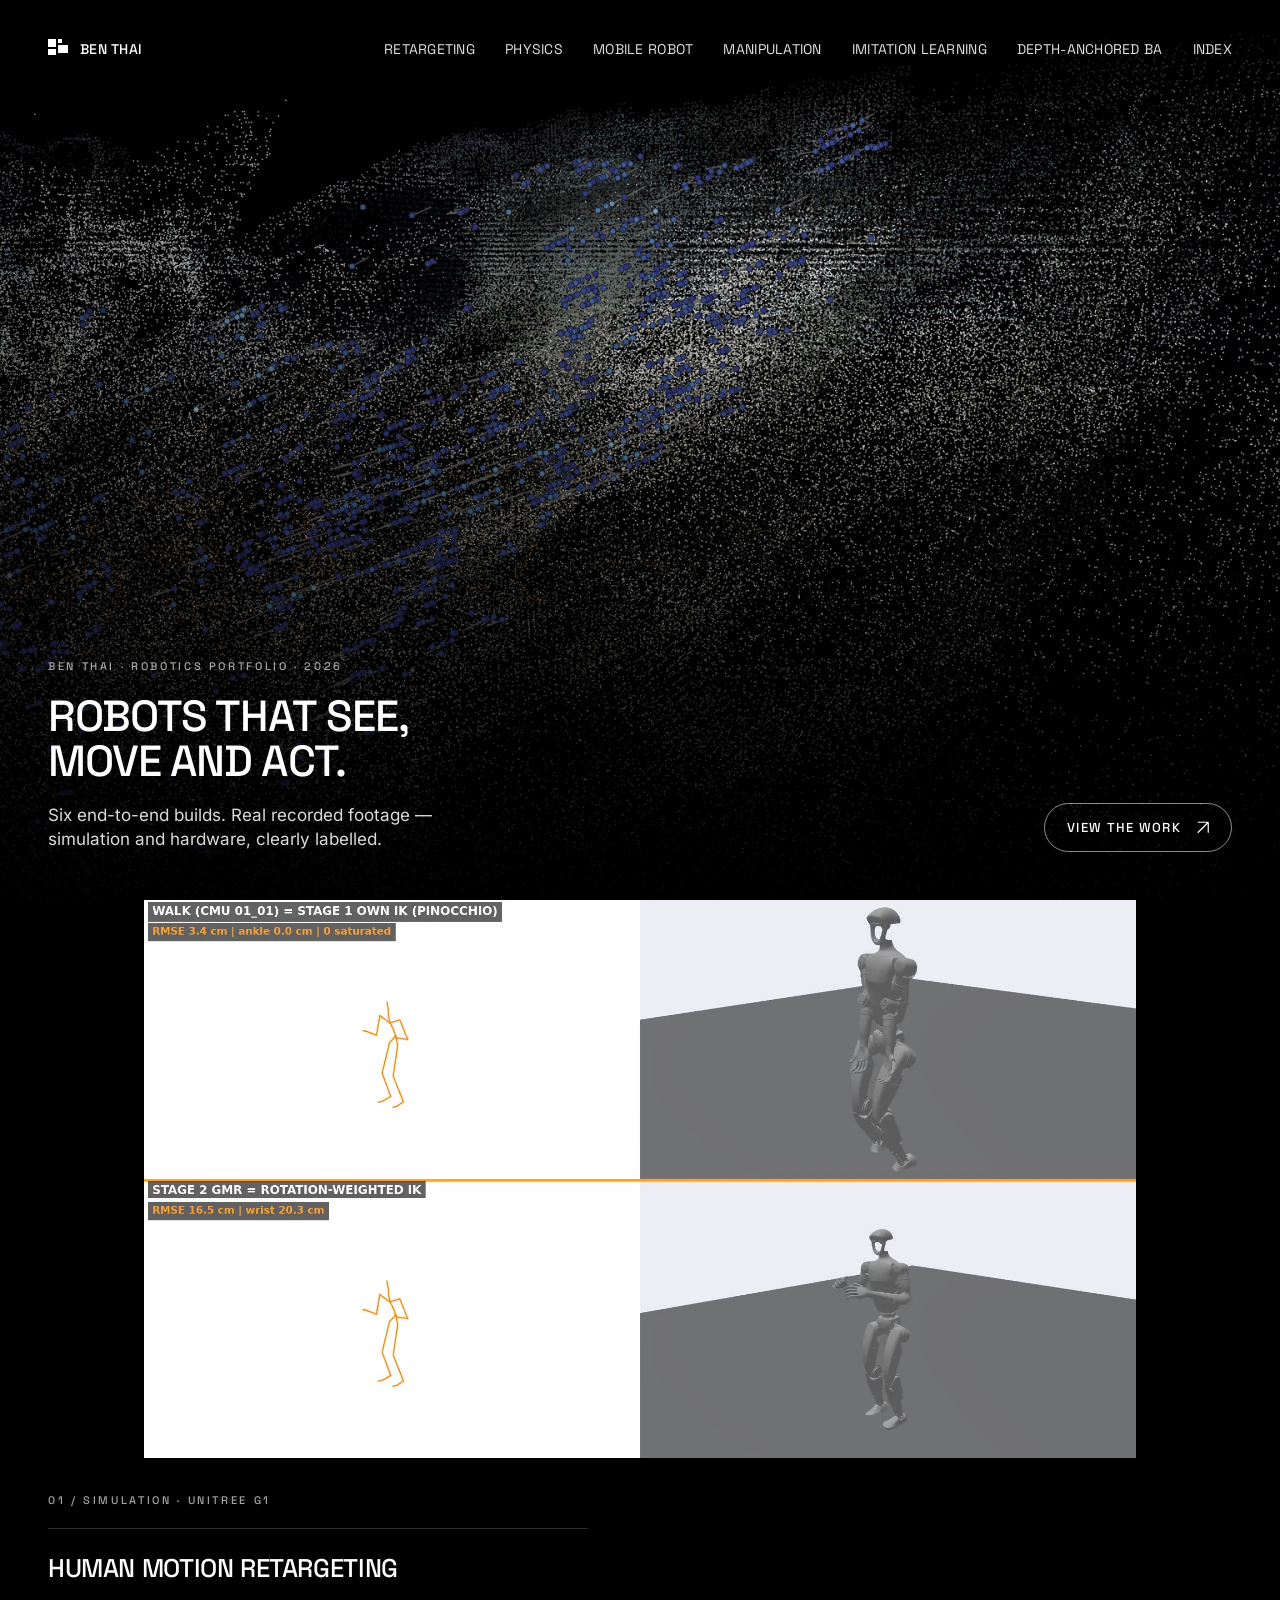
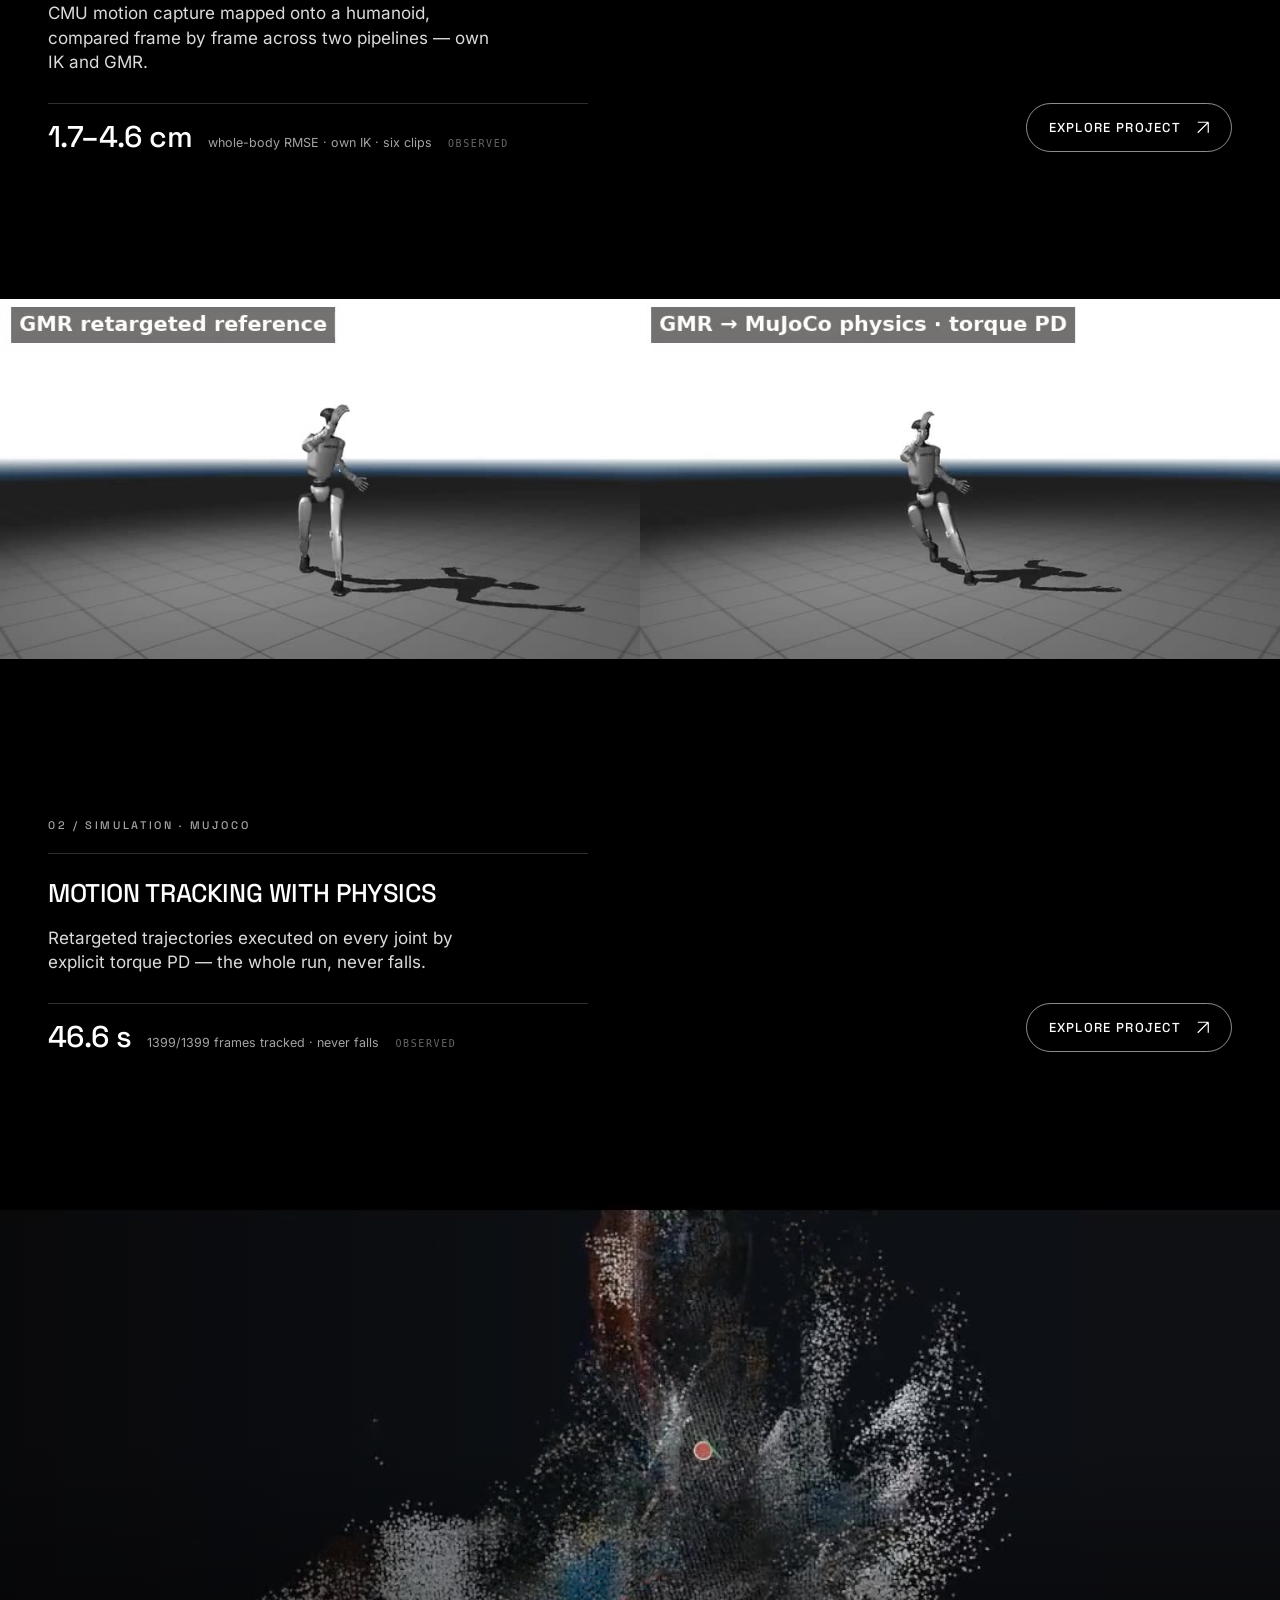
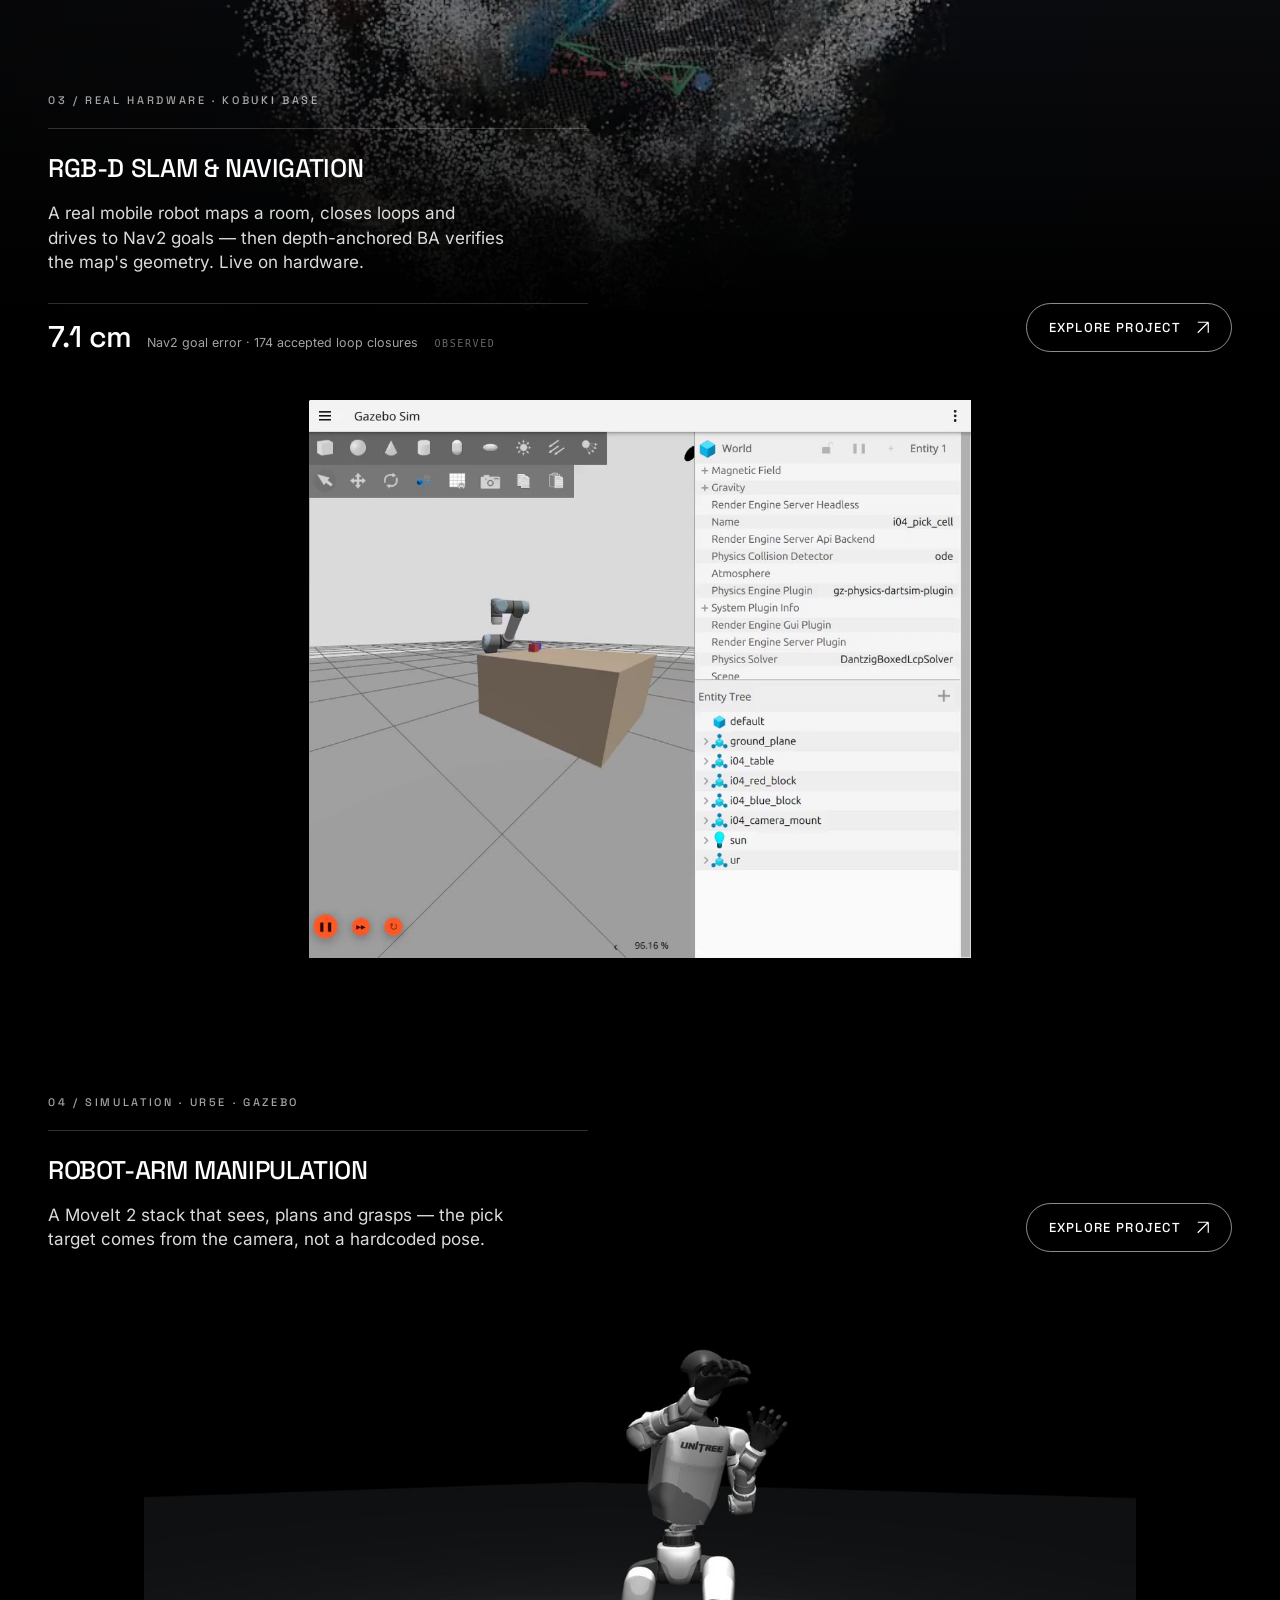
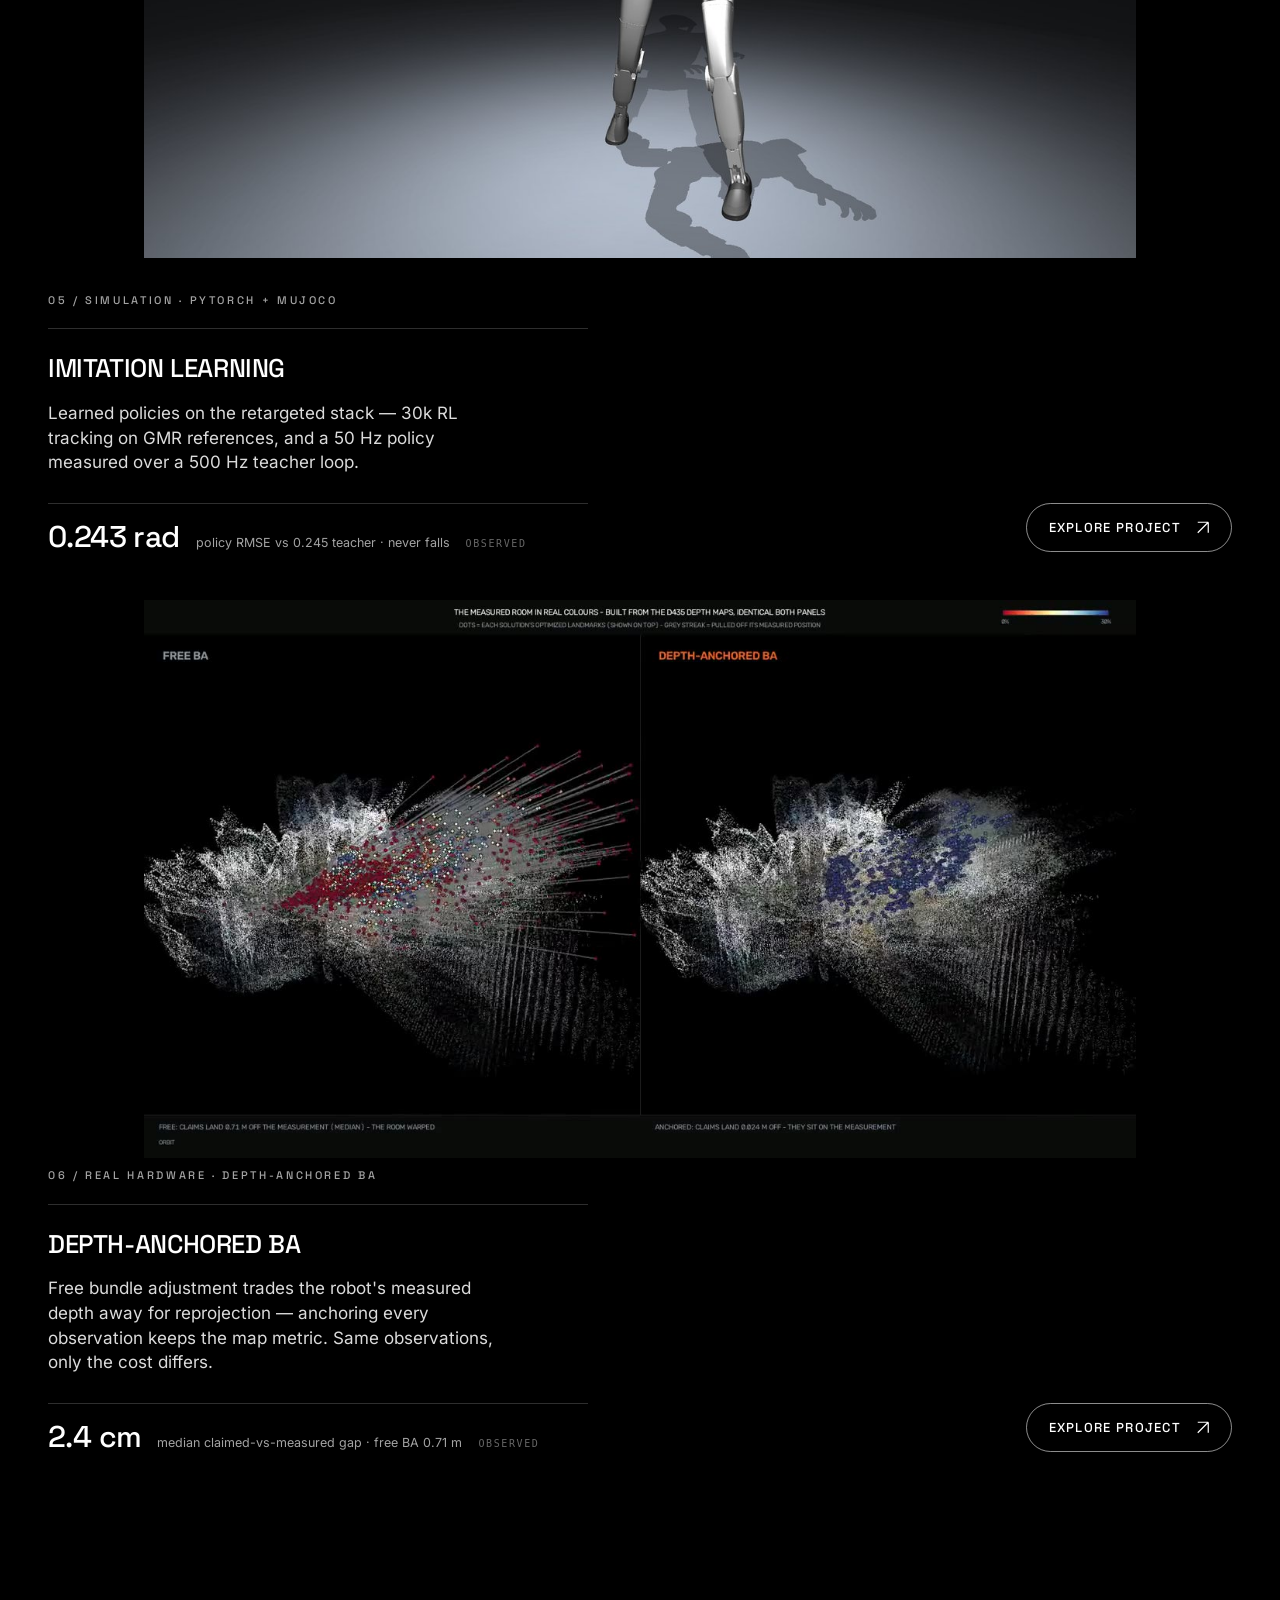
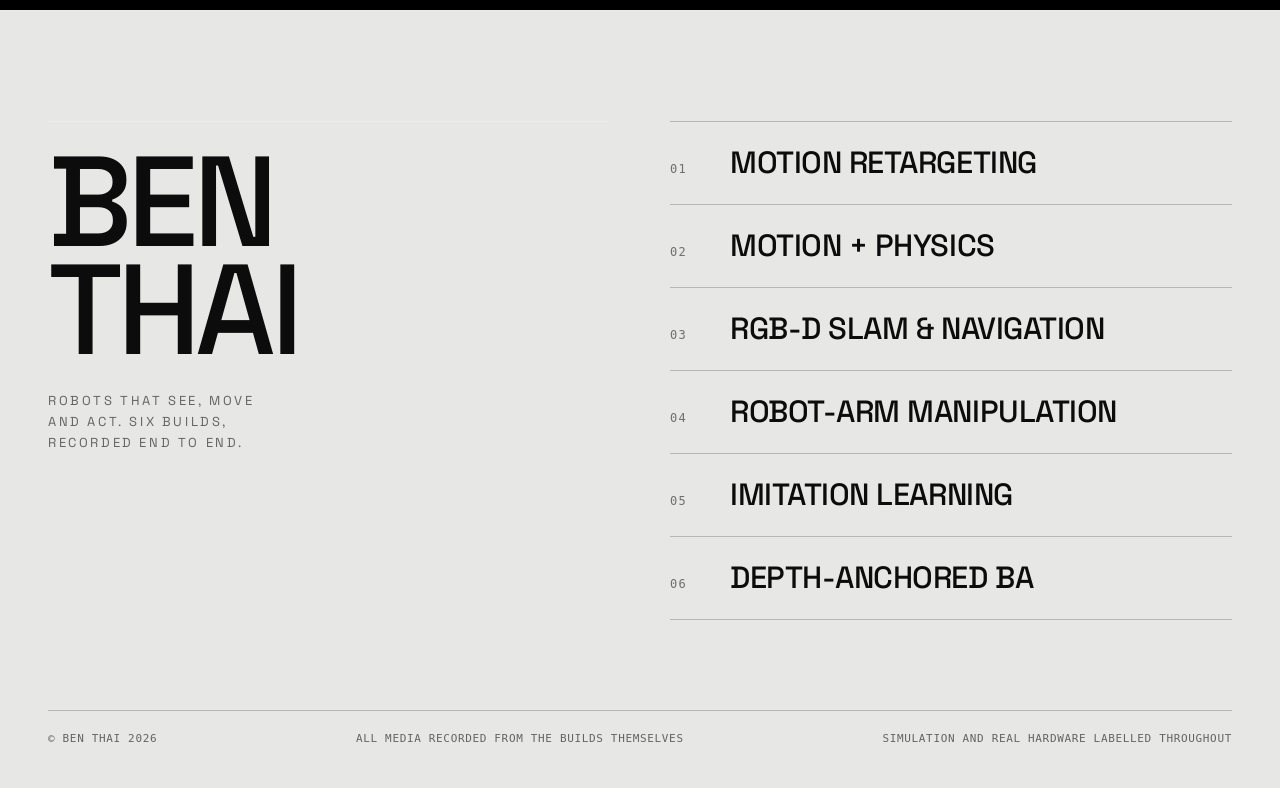
==== commit 75d4079c: "Show 30k RL tracking results and clarify retargeting limits Add side-by-side policy demos, refresh t" ====
--- a/index.html
+++ b/index.html
@@ -151,15 +151,15 @@
 <section class="hero hero--stage" id="p5">
   <div class="hero__media">
     <video muted loop playsinline preload="none"
-      poster="assets/poster/hero_il.jpg">
-      <source src="assets/video/hero_il.mp4" type="video/mp4">
+      poster="assets/poster/hero_boxgmr30k.jpg">
+      <source src="assets/video/hero_boxgmr30k.mp4" type="video/mp4">
     </video>
   </div>
   <div class="hero__scrim"></div>
   <div class="hero__content">
     <p class="hero__kicker">05 / Simulation · PyTorch + MuJoCo</p>
     <h2 class="hero__title">Imitation learning</h2>
-    <p class="hero__desc">A learned policy distilled from the tracking teacher — 50 Hz over a 500 Hz loop, measured on every frame.</p>
+    <p class="hero__desc">Learned policies on the retargeted stack — 30k RL tracking on GMR references, and a 50 Hz policy measured over a 500 Hz teacher loop.</p>
     <div class="hero__result">
       <span class="n">0.243 rad</span>
       <span class="l">policy RMSE vs 0.245 teacher · never falls</span>
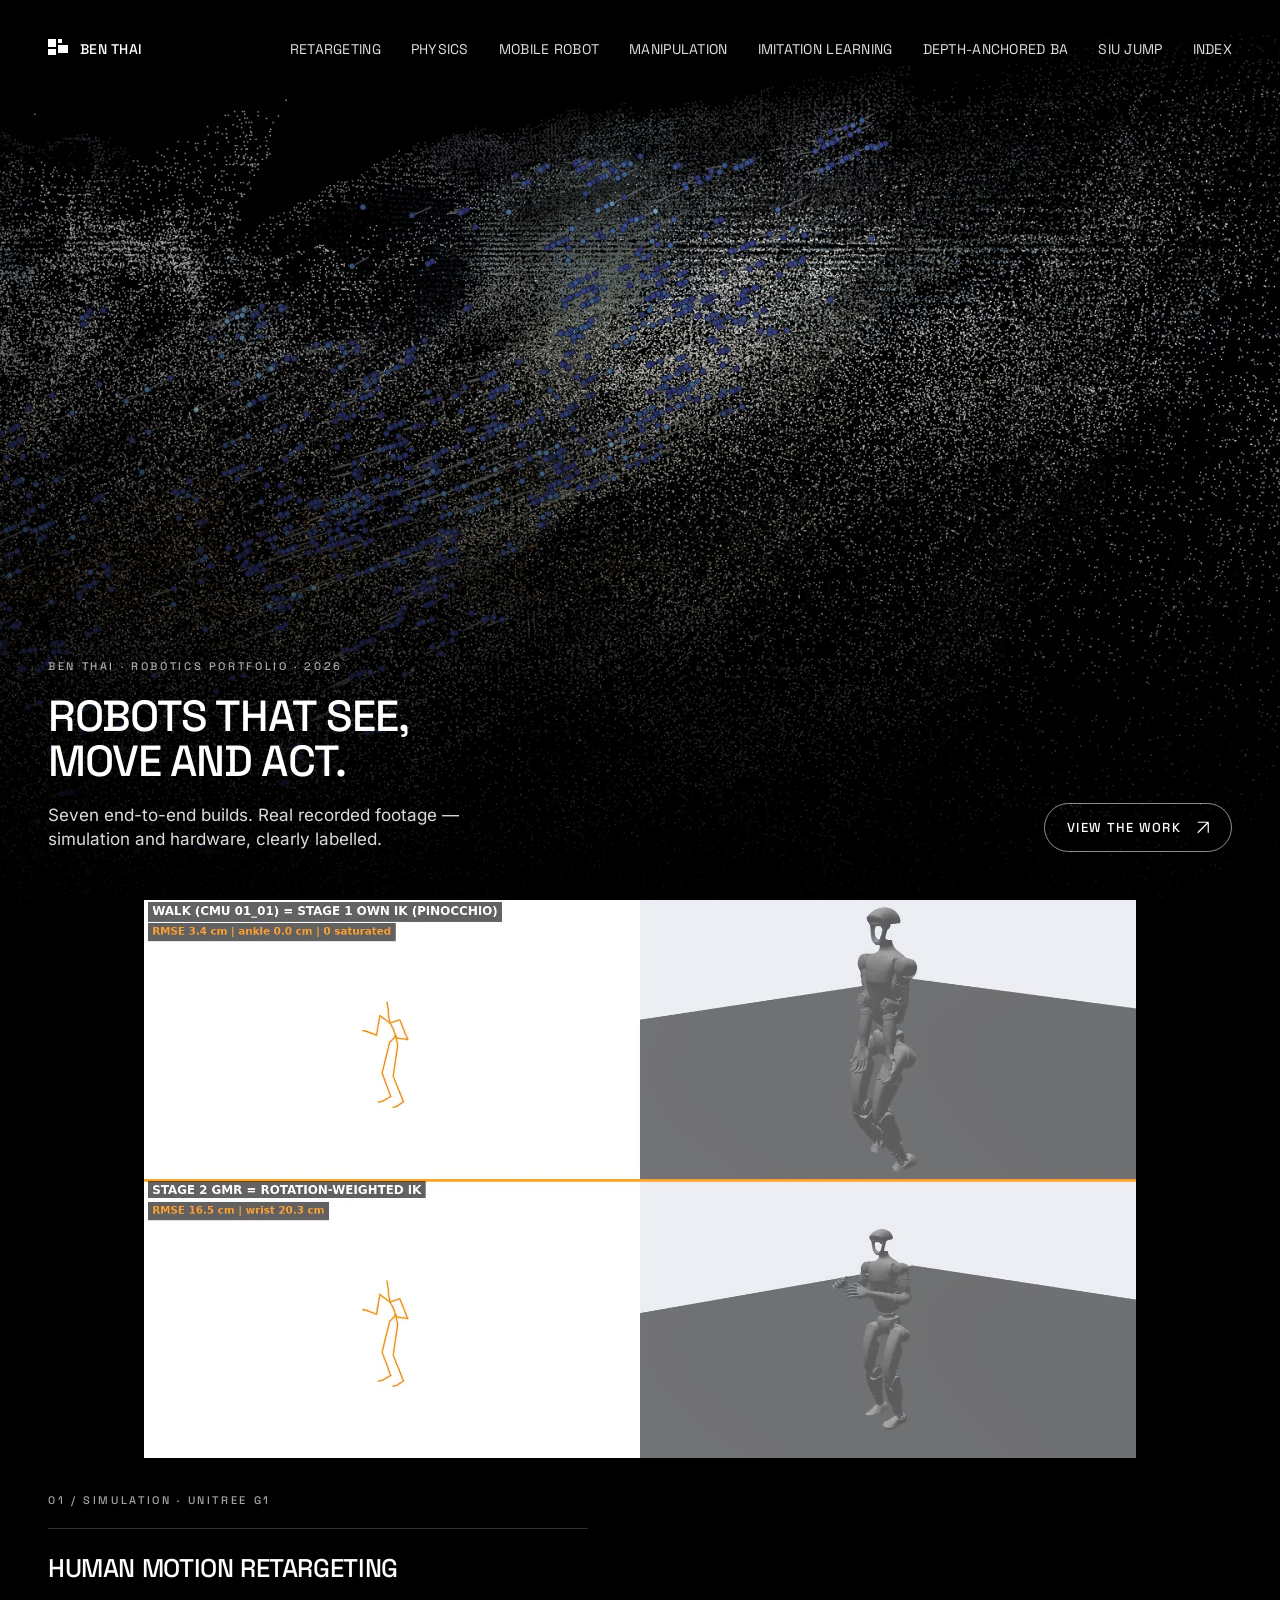
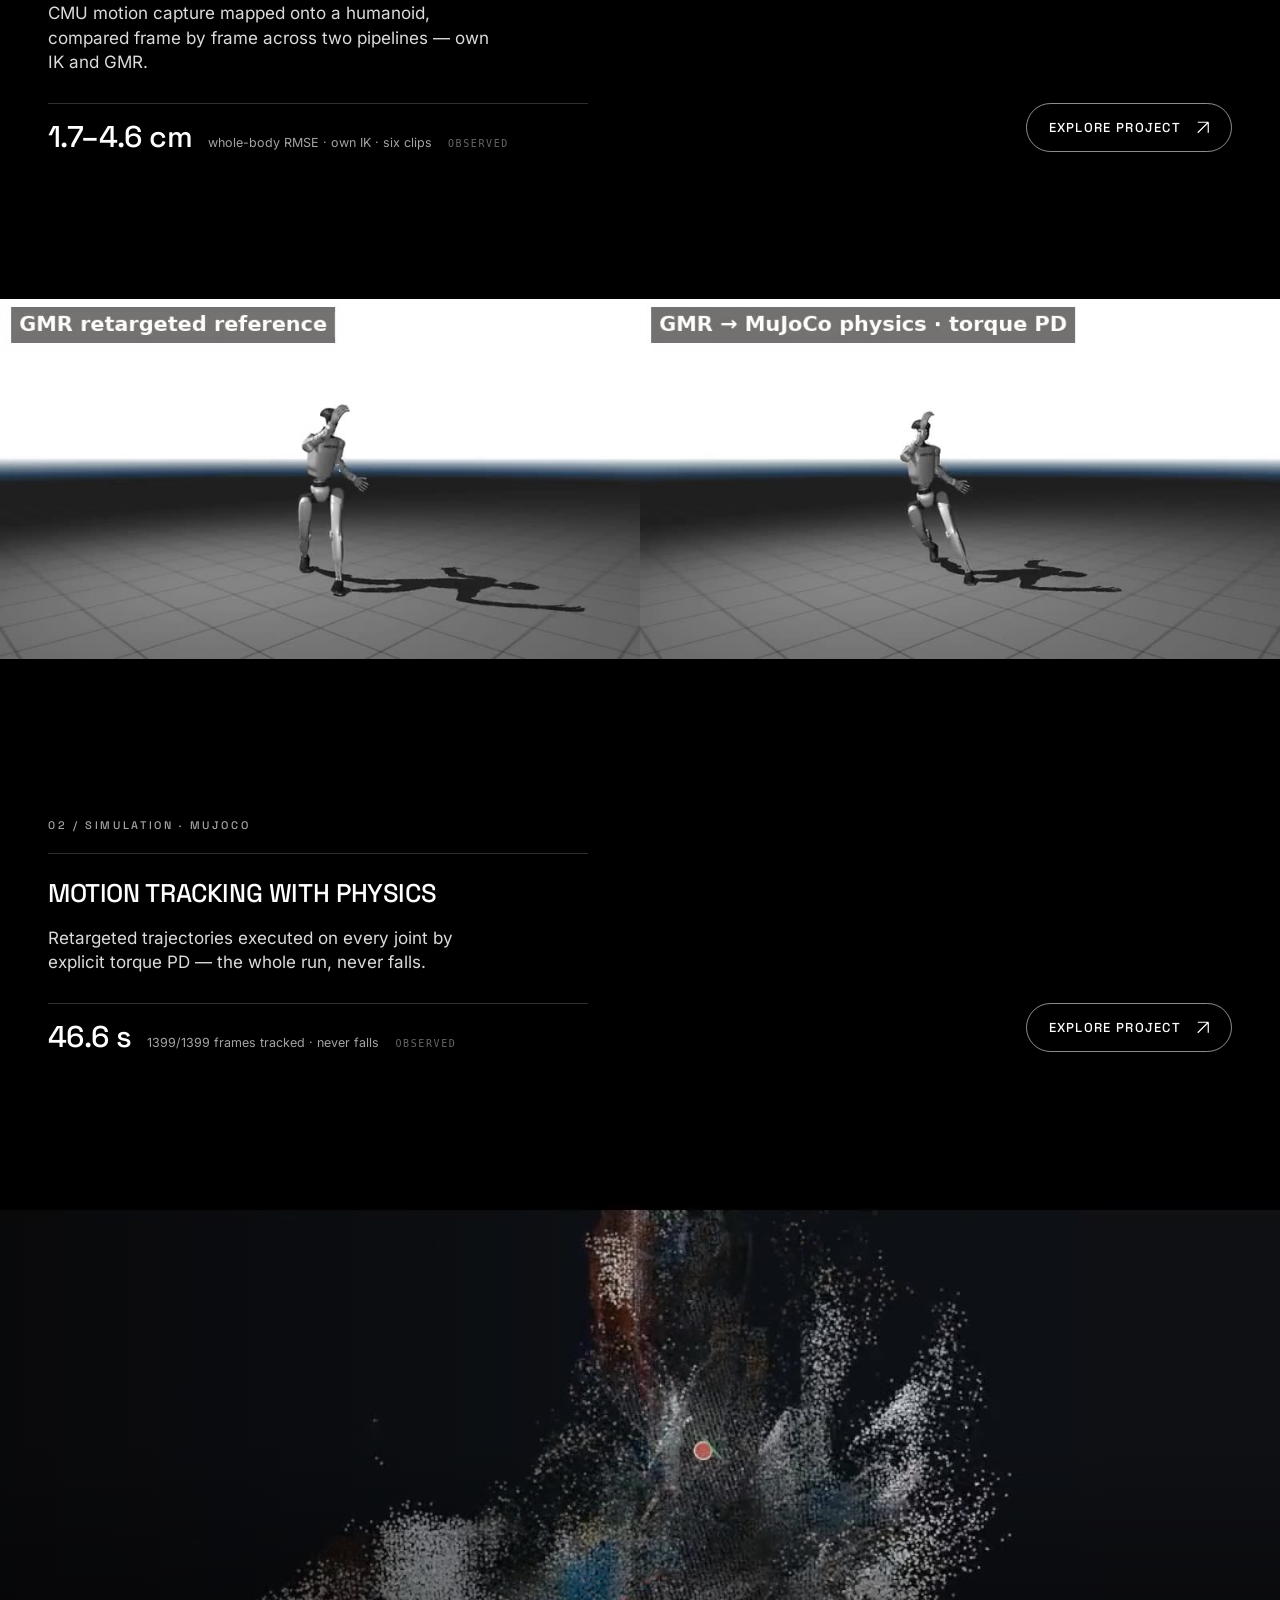
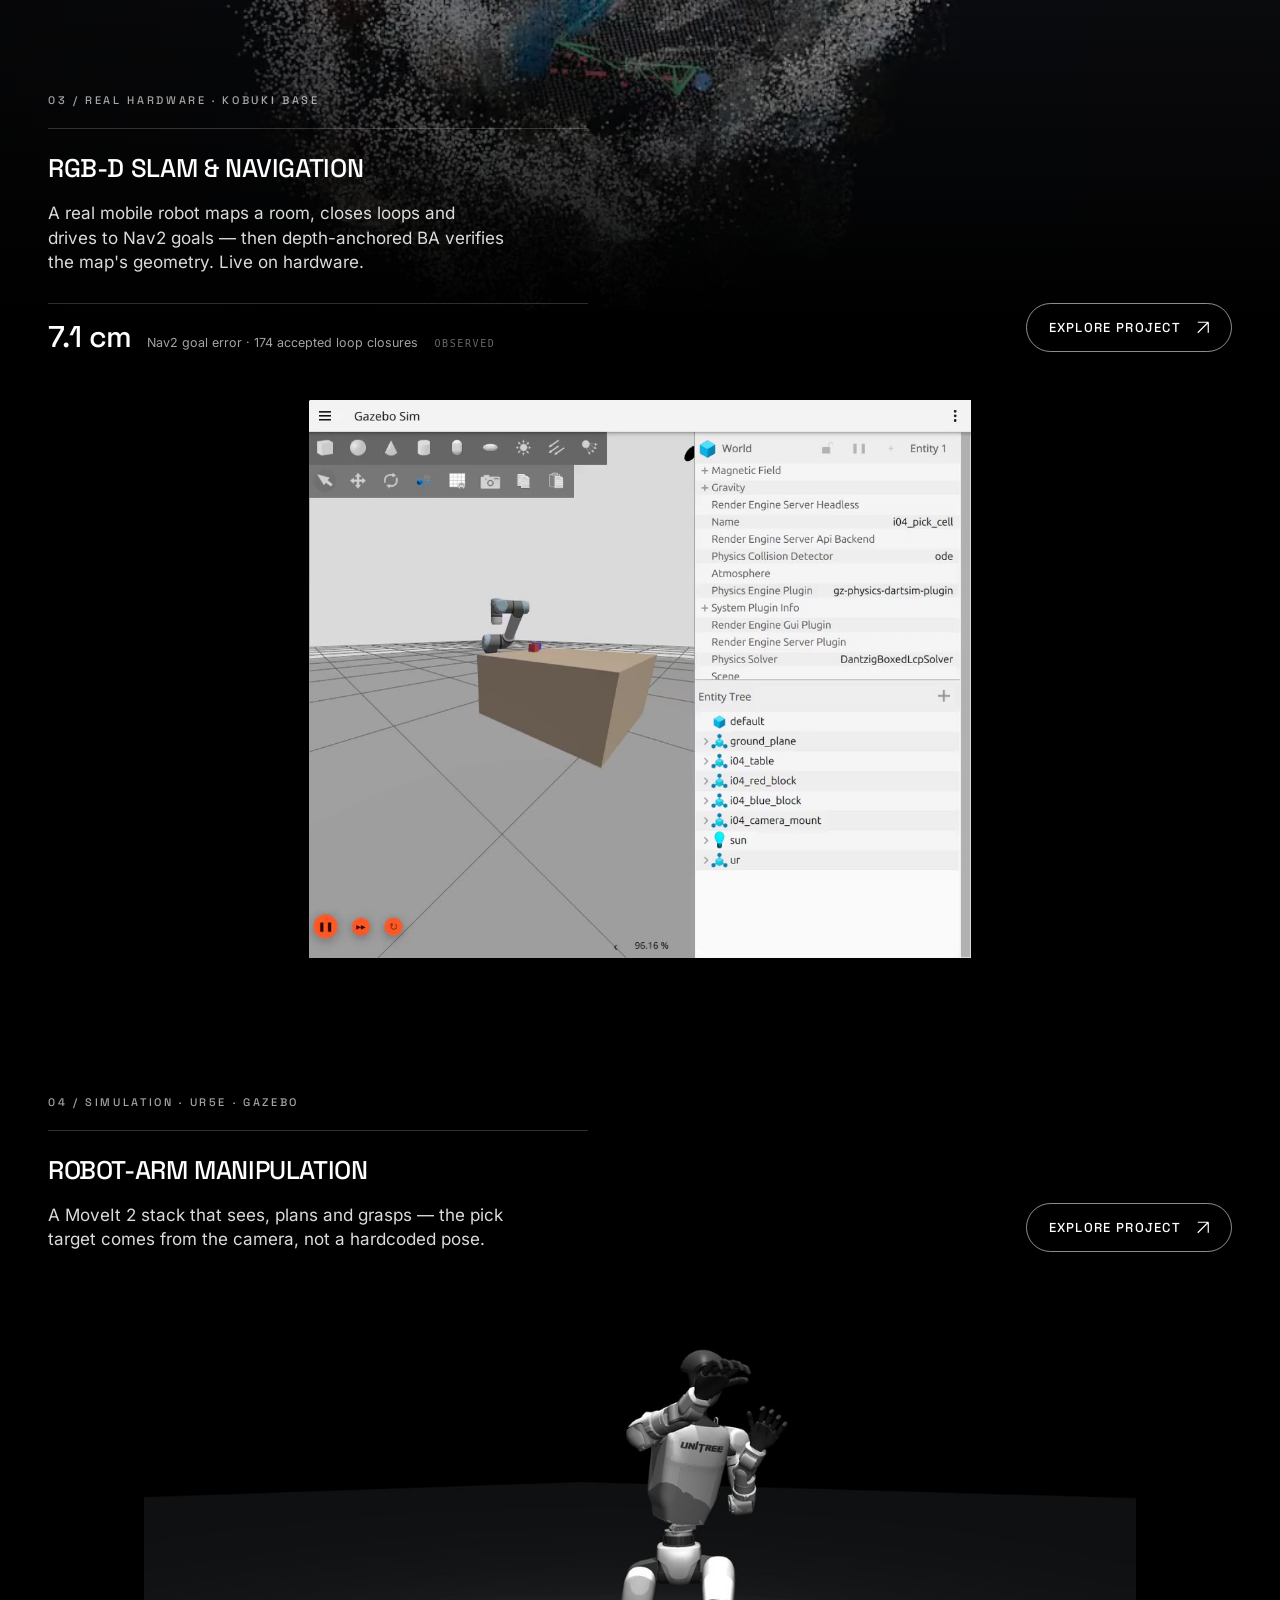
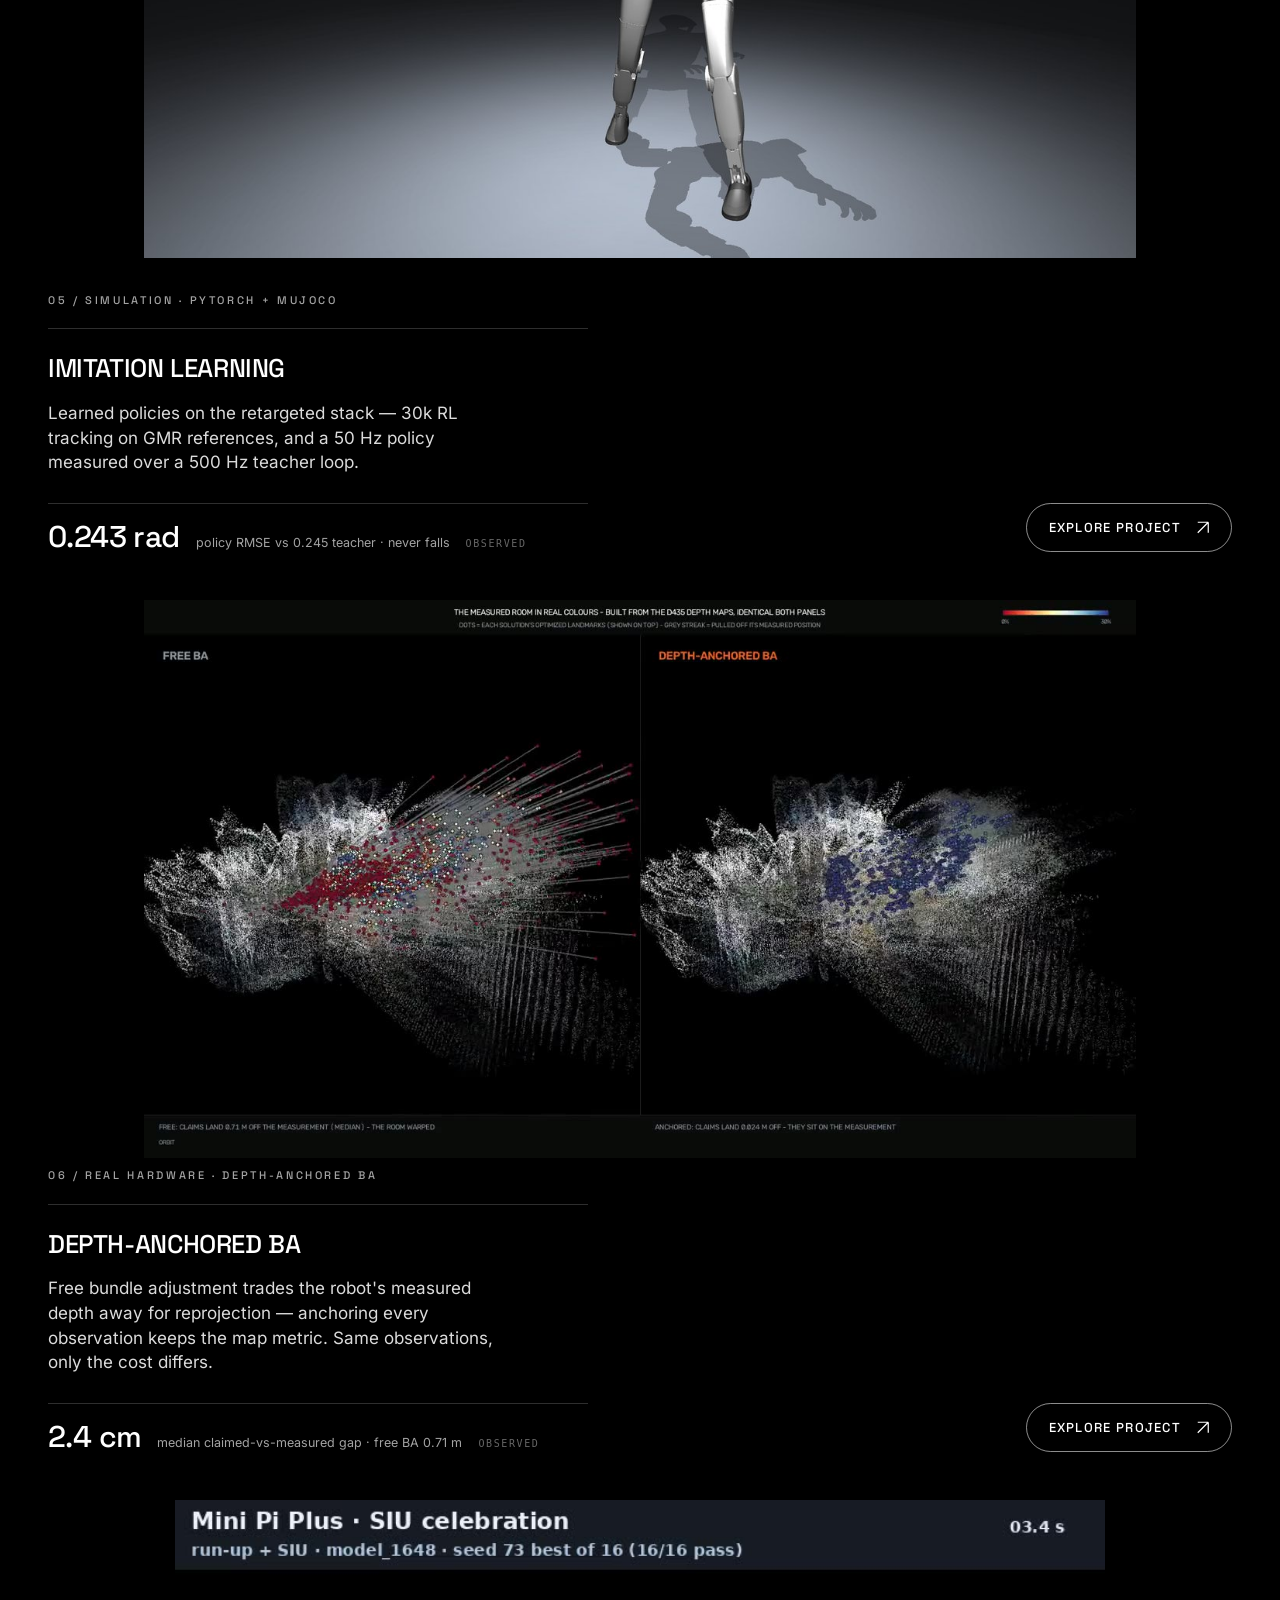
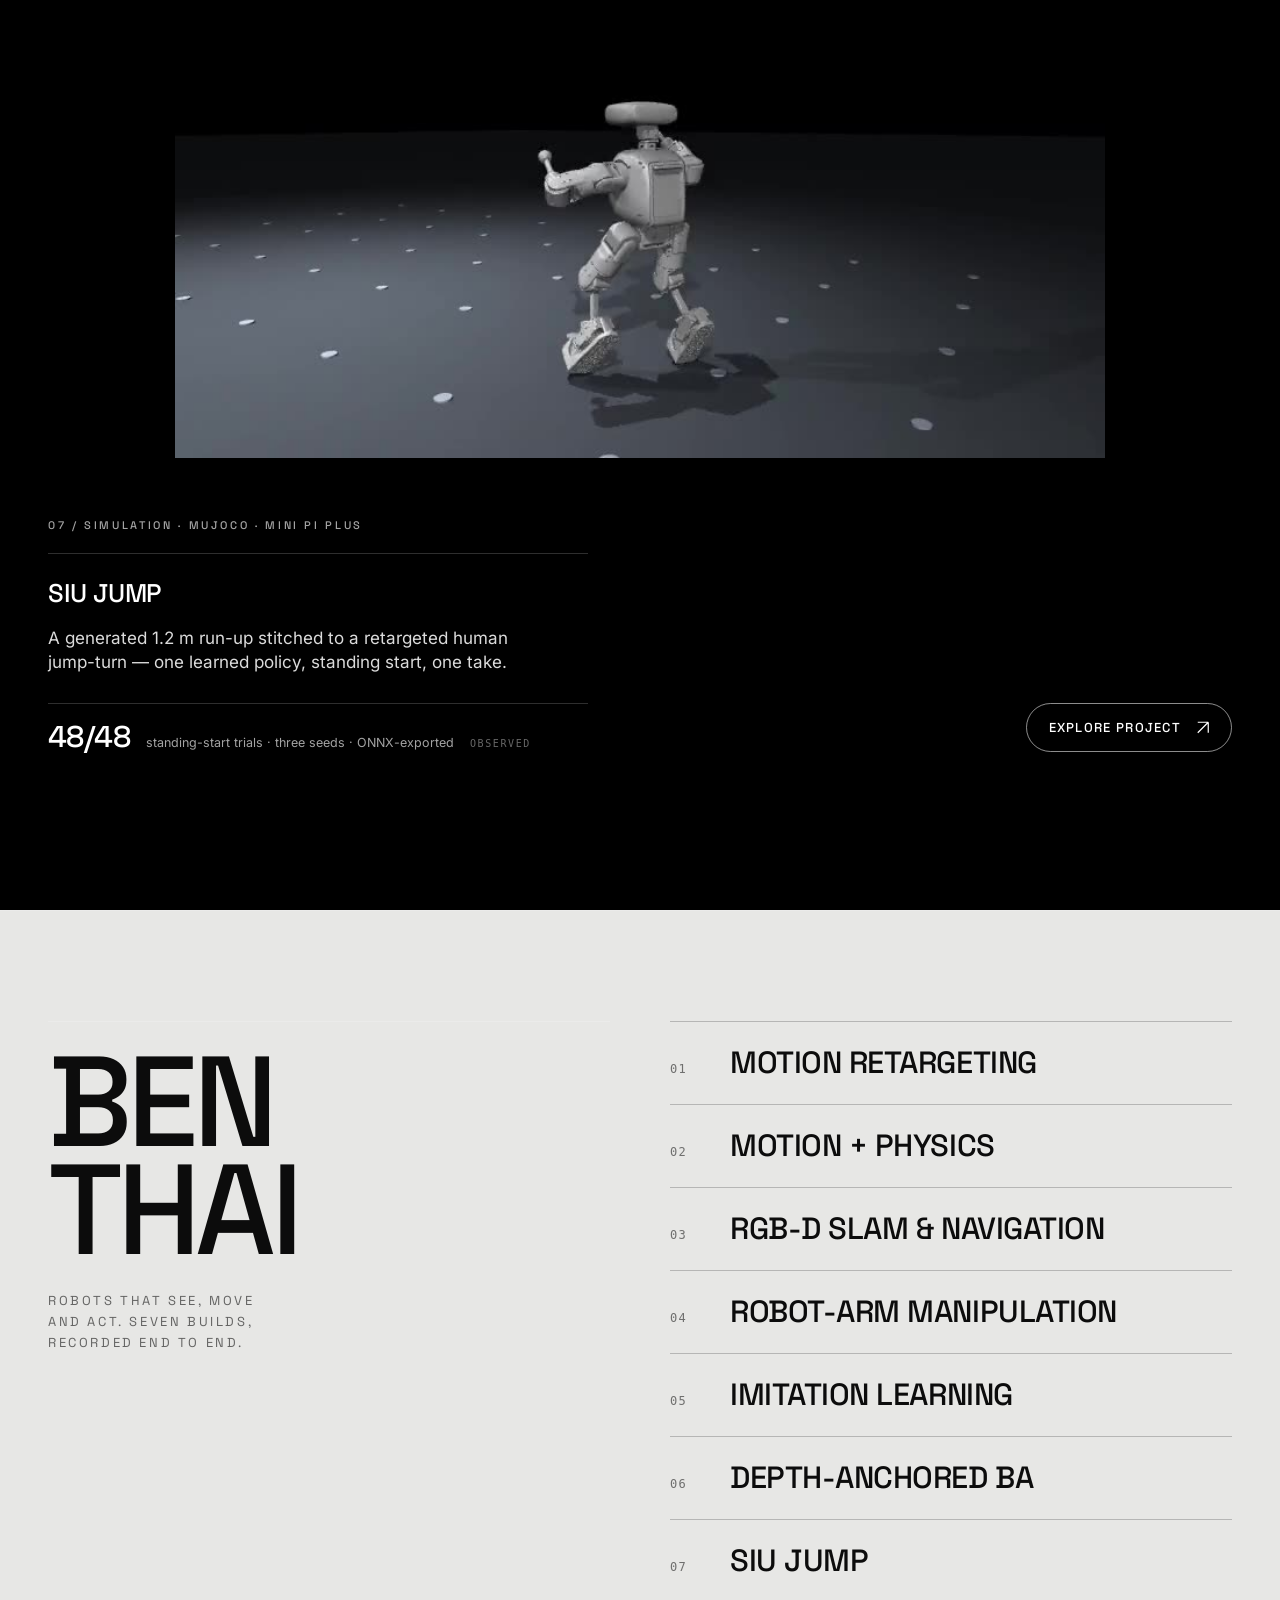
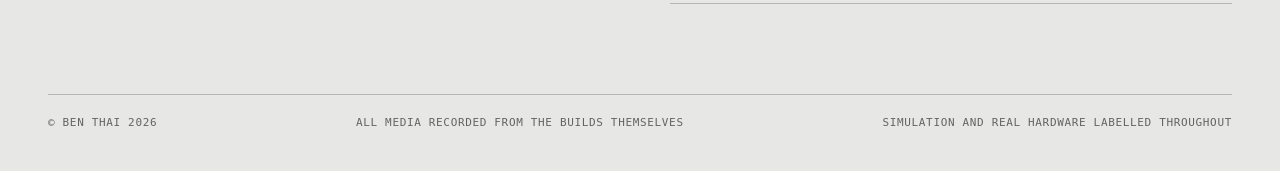
==== commit 92ab0a8c: "Add SIU jump as the seventh build and wire it through the site" ====
--- a/index.html
+++ b/index.html
@@ -4,7 +4,7 @@
 <meta charset="utf-8">
 <meta name="viewport" content="width=device-width, initial-scale=1">
 <title>Ben Thai — Robotics</title>
-<meta name="description" content="Six end-to-end robotics builds by Ben Thai: humanoid motion retargeting, physics-based motion tracking, imitation learning, real-robot RGB-D SLAM and navigation, MoveIt 2 manipulation, and depth-anchored bundle adjustment verified on hardware.">
+<meta name="description" content="Seven end-to-end robotics builds by Ben Thai: humanoid motion retargeting, physics-based motion tracking, imitation learning, an athletic run-up jump-turn on a 22-DoF humanoid, real-robot RGB-D SLAM and navigation, MoveIt 2 manipulation, and depth-anchored bundle adjustment verified on hardware.">
 <link rel="icon" href="data:image/svg+xml,%3Csvg xmlns='http://www.w3.org/2000/svg' viewBox='0 0 16 16'%3E%3Crect width='16' height='16' fill='%23000'/%3E%3Crect x='3' y='3' width='5' height='5' fill='%23fff'/%3E%3Crect x='9' y='9' width='4' height='4' fill='%23fff'/%3E%3C/svg%3E">
 <link rel="stylesheet" href="assets/site.css">
 </head>
@@ -24,6 +24,7 @@
     <a href="#p4">Manipulation</a>
     <a href="#p5">Imitation learning</a>
     <a href="#p6">Depth-anchored BA</a>
+    <a href="#p7">SIU jump</a>
     <a href="#index">Index</a>
   </div>
   <button class="nav__toggle" aria-label="Open menu" aria-expanded="false"><span></span></button>
@@ -35,6 +36,7 @@
   <a href="#p4">Manipulation</a>
   <a href="#p5">Imitation learning</a>
   <a href="#p6">Depth-anchored BA</a>
+  <a href="#p7">SIU jump</a>
   <a href="#index">Index</a>
 </div>
 
@@ -49,7 +51,7 @@
   <div class="hero__content">
     <p class="hero__kicker">Ben Thai · Robotics portfolio · 2026</p>
     <h1 class="hero__title">Robots that see, move and act.</h1>
-    <p class="hero__desc">Six end-to-end builds. Real recorded footage — simulation and hardware, clearly labelled.</p>
+    <p class="hero__desc">Seven end-to-end builds. Real recorded footage — simulation and hardware, clearly labelled.</p>
   </div>
   <a class="hero__cta" href="#p1">View the work
     <svg viewBox="0 0 12 13" fill="none" aria-hidden="true"><path d="M0.75 11.75L11.25 1.25M11.25 1.25H0.75M11.25 1.25V11.75" stroke-width="1.2"/></svg>
@@ -191,6 +193,31 @@
     </div>
   </div>
   <a class="hero__cta" href="depth-anchor/">Explore project
+    <svg viewBox="0 0 12 13" fill="none" aria-hidden="true"><path d="M0.75 11.75L11.25 1.25M11.25 1.25H0.75M11.25 1.25V11.75" stroke-width="1.2"/></svg>
+  </a>
+</section>
+
+
+<!-- ------------------------------------------------------ 07 SIU jump -->
+<section class="hero hero--stage" id="p7">
+  <div class="hero__media">
+    <video muted loop playsinline preload="none"
+      poster="assets/poster/siu_policy.jpg">
+      <source src="assets/video/siu_policy.mp4" type="video/mp4">
+    </video>
+  </div>
+  <div class="hero__scrim"></div>
+  <div class="hero__content">
+    <p class="hero__kicker">07 / Simulation · MuJoCo · Mini Pi Plus</p>
+    <h2 class="hero__title">SIU jump</h2>
+    <p class="hero__desc">A generated 1.2 m run-up stitched to a retargeted human jump-turn — one learned policy, standing start, one take.</p>
+    <div class="hero__result">
+      <span class="n">48/48</span>
+      <span class="l">standing-start trials · three seeds · ONNX-exported</span>
+      <span class="e">Observed</span>
+    </div>
+  </div>
+  <a class="hero__cta" href="siu-jump/">Explore project
     <svg viewBox="0 0 12 13" fill="none" aria-hidden="true"><path d="M0.75 11.75L11.25 1.25M11.25 1.25H0.75M11.25 1.25V11.75" stroke-width="1.2"/></svg>
   </a>
 </section>
@@ -200,7 +227,7 @@
   <div class="index__inner">
     <div>
       <h2 class="index__word">Ben<br>Thai</h2>
-      <p class="index__tag">Robots that see, move and act. Six builds, recorded end to end.</p>
+      <p class="index__tag">Robots that see, move and act. Seven builds, recorded end to end.</p>
     </div>
     <ol class="index__list">
       <li><a href="motion-retargeting/"><span class="num">01</span> Motion retargeting</a></li>
@@ -209,6 +236,7 @@
       <li><a href="robot-arm/"><span class="num">04</span> Robot-arm manipulation</a></li>
       <li><a href="imitation-learning/"><span class="num">05</span> Imitation learning</a></li>
       <li><a href="depth-anchor/"><span class="num">06</span> Depth-anchored BA</a></li>
+      <li><a href="siu-jump/"><span class="num">07</span> SIU jump</a></li>
     </ol>
   </div>
   <div class="index__foot">
